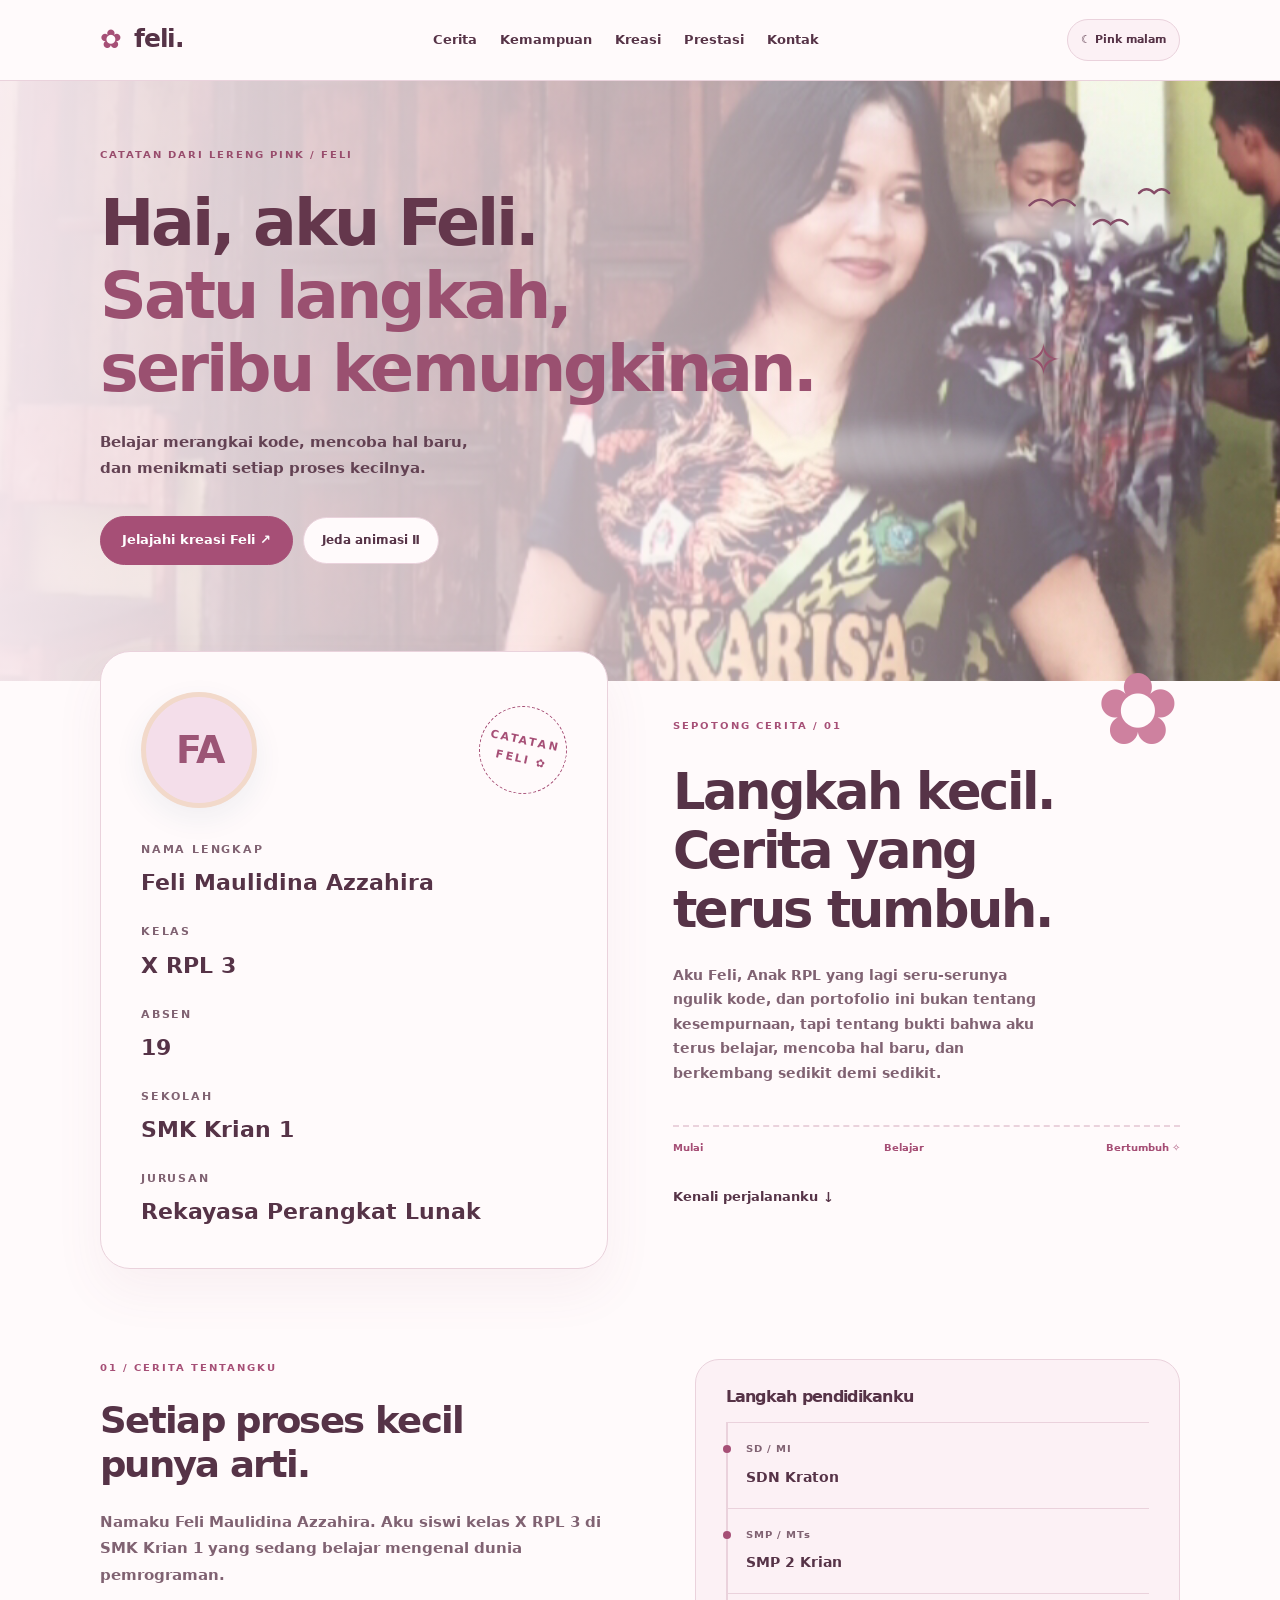
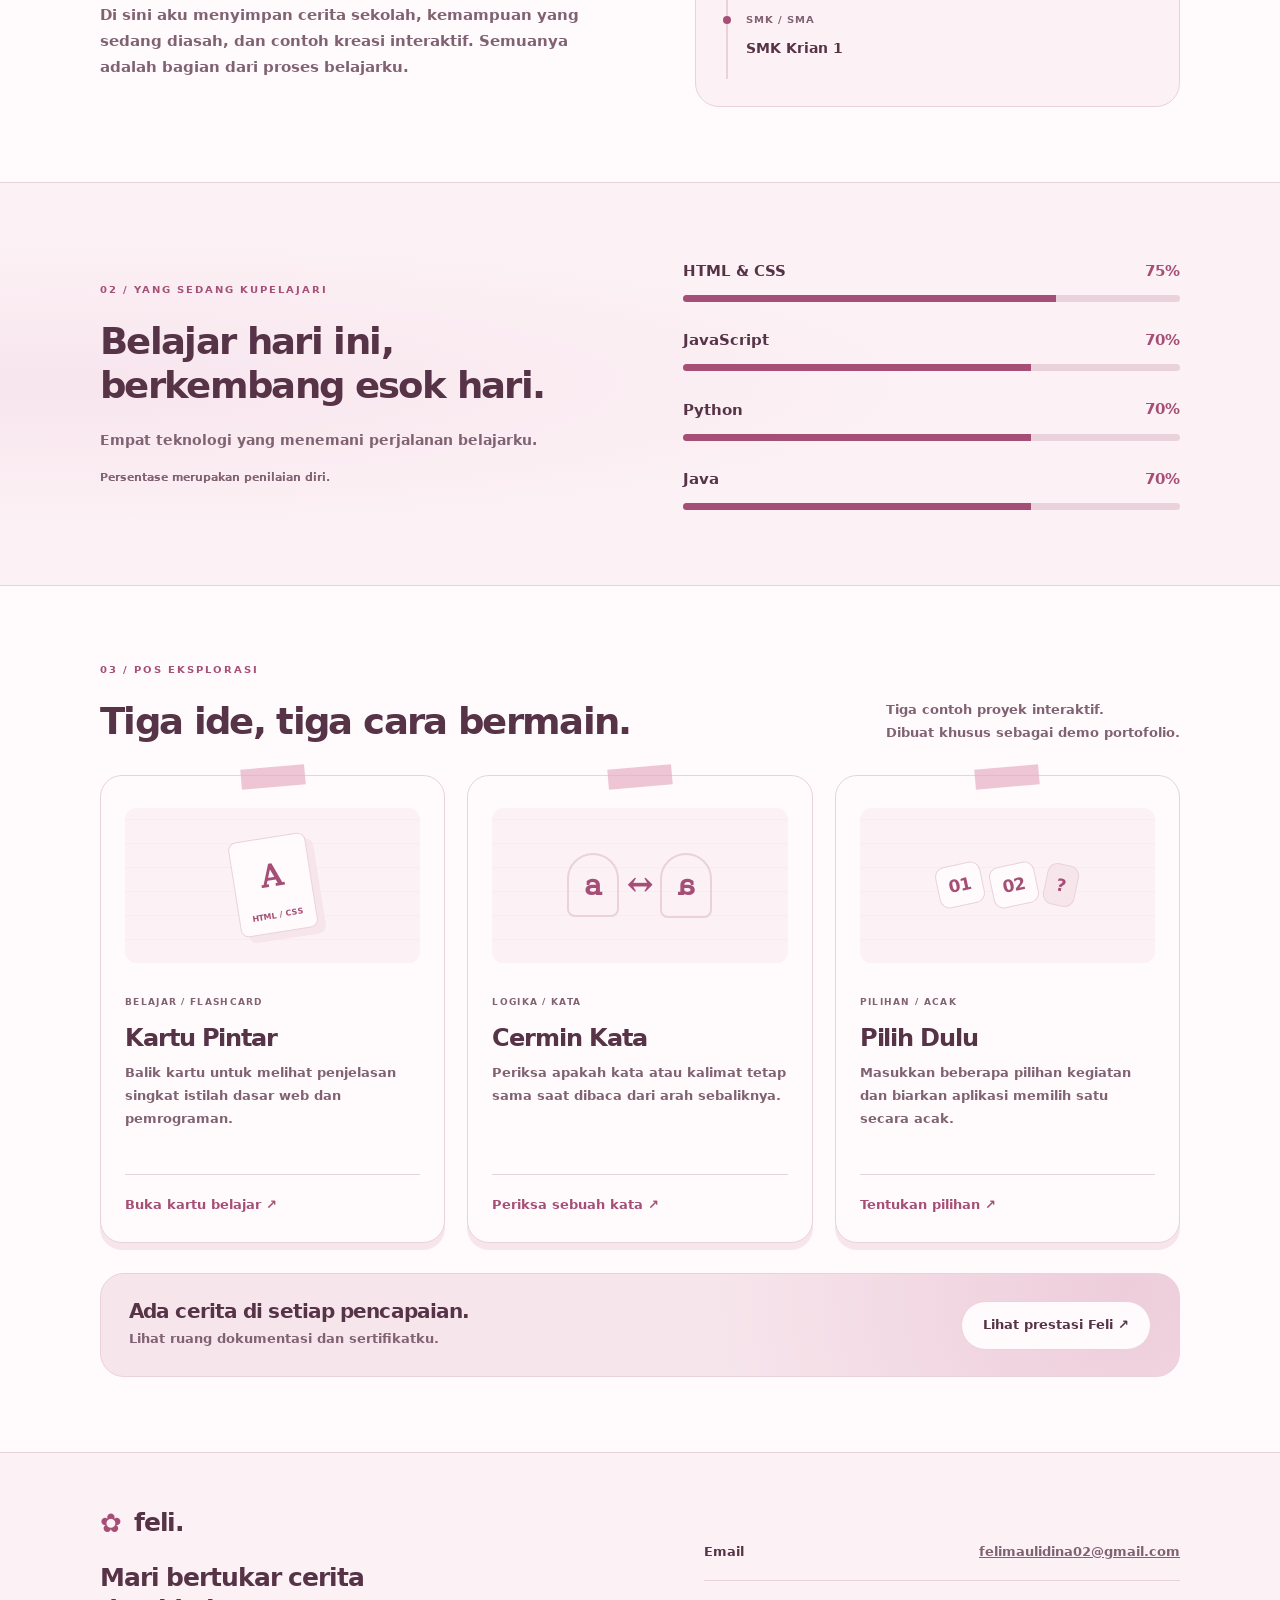
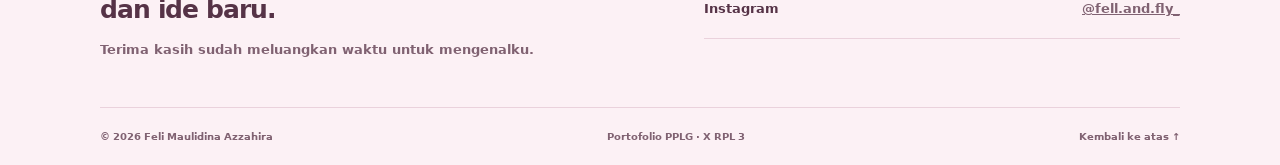
==== index.html @ a6574665 "Update token.json" ====
<!DOCTYPE html><html lang="id"><head><meta charset="UTF-8"><meta name="viewport" content="width=device-width, initial-scale=1.0"><meta name="theme-color" content="#fcf2f5"><meta name="description" content="Kenali Feli Maulidina Azzahira, siswi X RPL 3 SMK Krian 1. Profil, keterampilan, demo proyek sederhana, dan galeri prestasi."><title>Feli Maulidina Azzahira | Catatan Feli</title><link rel="icon" href="assets/favicon.svg" type="image/svg+xml"><link rel="stylesheet" href="style.css"><script src="config.js" defer></script><script src="common.js" defer></script><script src="experience.js" defer></script><script src="script.js" defer></script></head><body><a class="skip" href="#utama">Lewati menu</a><header class="header"><div class="container nav-wrap"><a class="brand" href="index.html"><span aria-hidden="true">✿</span> feli.</a><button class="menu-toggle" aria-controls="navigasi" aria-expanded="false" hidden>Menu ☰</button><nav id="navigasi" aria-label="Menu utama"><a href="index.html#profil">Cerita</a><a href="index.html#bekal">Kemampuan</a><a href="index.html#karya">Kreasi</a><a href="prestasi.html">Prestasi</a><a href="#kontak">Kontak</a></nav><button class="theme-toggle" aria-pressed="false" type="button" hidden>☾ Pink malam</button></div></header><main id="utama"><section class="mountain-intro"><img class="mountain-background" src="assets/gunung-pink.png" alt="" fetchpriority="high"><div class="mountain-overlay"></div><div class="sky-decoration" aria-hidden="true"><i class="cloud cloud-one"></i><i class="cloud cloud-two"></i><svg class="birds" viewBox="0 0 180 70"><path d="M10 30 Q22 18 34 30 Q46 18 58 30 M78 50 Q87 41 96 50 Q105 41 114 50 M126 17 Q134 9 142 17 Q150 9 158 17"/></svg><span class="sky-spark">✧</span></div><div class="container introduction"><p class="eyebrow">CATATAN DARI LERENG PINK / FELI</p><h1>Hai, aku Feli.<br><span>Satu langkah,<br>seribu kemungkinan.</span></h1><p>Belajar merangkai kode, mencoba hal baru,<br>dan menikmati setiap proses kecilnya.</p><a class="button" href="#karya">Jelajahi kreasi Feli ↗</a><button class="motion-toggle" type="button" aria-pressed="false" hidden>Jeda animasi Ⅱ</button></div></section>
<section class="container identity-story" aria-label="Kenalan dengan Feli"><article class="identity-card"><div class="identity-top"><div class="photo-circle"><div id="profile-initials" role="img" aria-label="Inisial Feli Maulidina Azzahira">FA</div><img id="profile-photo" alt="Foto Feli Maulidina Azzahira" hidden></div><span class="small-stamp" aria-hidden="true">CATATAN<br>FELI ✿</span></div><dl class="identity-list"><div><dt>NAMA LENGKAP</dt><dd>Feli Maulidina Azzahira</dd></div><div><dt>KELAS</dt><dd>X RPL 3</dd></div><div><dt>ABSEN</dt><dd>19</dd></div><div><dt>SEKOLAH</dt><dd>SMK Krian 1</dd></div><div><dt>JURUSAN</dt><dd>Rekayasa Perangkat Lunak</dd></div></dl></article><aside class="trail-note"><span class="note-label">SEPOTONG CERITA / 01</span><span class="flower" aria-hidden="true">✿</span><h2>Langkah kecil.<br>Cerita yang<br>terus tumbuh.</h2><p>Aku Feli, Anak RPL yang lagi seru-serunya ngulik kode, dan portofolio ini bukan tentang kesempurnaan, tapi tentang bukti bahwa aku terus belajar, mencoba hal baru, dan berkembang sedikit demi sedikit.</p><div class="trail-line" aria-hidden="true"><span>Mulai</span><span>Belajar</span><span>Bertumbuh ✧</span></div><a class="plain-link" href="#profil">Kenali perjalananku ↓</a></aside></section>
<section id="profil" class="container section about"><div><p class="eyebrow">01 / CERITA TENTANGKU</p><h2>Setiap proses kecil<br>punya arti.</h2><p>Namaku Feli Maulidina Azzahira. Aku siswi kelas X RPL 3 di SMK Krian 1 yang sedang belajar mengenal dunia pemrograman.</p><p>Di sini aku menyimpan cerita sekolah, kemampuan yang sedang diasah, dan contoh kreasi interaktif. Semuanya adalah bagian dari proses belajarku.</p></div><div class="school-panel"><h3>Langkah pendidikanku</h3><ol class="school-list"><li><span>SD / MI</span><strong>SDN Kraton</strong></li><li><span>SMP / MTs</span><strong>SMP 2 Krian</strong></li><li><span>SMK / SMA</span><strong>SMK Krian 1</strong></li></ol></div></section>
<section id="bekal" class="skills-section"><div class="container section skill-layout"><div><p class="eyebrow">02 / YANG SEDANG KUPELAJARI</p><h2>Belajar hari ini,<br>berkembang esok hari.</h2><p>Empat teknologi yang menemani perjalanan belajarku.</p><small class="skill-note">Persentase merupakan penilaian diri.</small></div><div class="skill-list"><div class="skill"><div><h3>HTML &amp; CSS</h3><span>75%</span></div><progress value="75" max="100" aria-label="HTML &amp; CSS 75 persen">75%</progress></div><div class="skill"><div><h3>JavaScript</h3><span>70%</span></div><progress value="70" max="100" aria-label="JavaScript 70 persen">70%</progress></div><div class="skill"><div><h3>Python</h3><span>70%</span></div><progress value="70" max="100" aria-label="Python 70 persen">70%</progress></div><div class="skill"><div><h3>Java</h3><span>70%</span></div><progress value="70" max="100" aria-label="Java 70 persen">70%</progress></div></div></div></section><section id="karya" class="container section"><div class="section-heading"><div><p class="eyebrow">03 / POS EKSPLORASI</p><h2>Tiga ide, tiga cara bermain.</h2></div><p>Tiga contoh proyek interaktif.<br>Dibuat khusus sebagai demo portofolio.</p></div><div class="projects"><article class="project"><span class="project-icon" aria-hidden="true"><span class="paper-art">A<span>HTML / CSS</span></span></span><span class="tag">BELAJAR / FLASHCARD</span><h3>Kartu Pintar</h3><p>Balik kartu untuk melihat penjelasan singkat istilah dasar web dan pemrograman.</p><button class="demo-button" data-demo="flashcard" hidden>Buka kartu belajar ↗</button></article><article class="project"><span class="project-icon" aria-hidden="true"><span class="mirror-art">a</span> ↔ <span class="mirror-art">a</span></span><span class="tag">LOGIKA / KATA</span><h3>Cermin Kata</h3><p>Periksa apakah kata atau kalimat tetap sama saat dibaca dari arah sebaliknya.</p><button class="demo-button" data-demo="palindrome" hidden>Periksa sebuah kata ↗</button></article><article class="project"><span class="project-icon" aria-hidden="true"><span class="choice-art">01</span><span class="choice-art">02</span><span class="choice-art">?</span></span><span class="tag">PILIHAN / ACAK</span><h3>Pilih Dulu</h3><p>Masukkan beberapa pilihan kegiatan dan biarkan aplikasi memilih satu secara acak.</p><button class="demo-button" data-demo="picker" hidden>Tentukan pilihan ↗</button></article></div><div class="achievement-cta"><div><h3>Ada cerita di setiap pencapaian.</h3><p>Lihat ruang dokumentasi dan sertifikatku.</p></div><a class="button secondary" href="prestasi.html">Lihat prestasi Feli ↗</a></div><noscript><p>Aktifkan JavaScript untuk mencoba proyek interaktif.</p></noscript></section></main><footer id="kontak"><div class="container footer-content"><div><a class="brand" href="index.html"><span aria-hidden="true">✿</span> feli.</a><h2>Mari bertukar cerita<br>dan ide baru.</h2><p>Terima kasih sudah meluangkan waktu untuk mengenalku.</p></div><div class="contact-details"><div class="contact-line"><span>Email</span><span id="email-contact"><a href="mailto:felimaulidina02@gmail.com">felimaulidina02@gmail.com</a></span></div><div class="contact-line"><span>Instagram</span><span id="social-contact"><a href="https://www.instagram.com/fell.and.fly_/">@fell.and.fly_</a></span></div></div></div><div class="container footer-bottom"><span>© <span id="year">2026</span> Feli Maulidina Azzahira</span><span>Portofolio PPLG · X RPL 3</span><a href="#utama">Kembali ke atas ↑</a></div></footer><dialog id="demo-dialog" aria-labelledby="demo-title"><div class="dialog-head"><span>RUANG LATIHAN</span><button id="close-dialog" type="button" aria-label="Tutup proyek">×</button></div><h2 id="demo-title"></h2><div id="demo-content"></div></dialog></body></html>
---- style.css ----
@font-face{font-family:'DejaVu Sans';src:url('assets/fonts/DejaVuSans-Regular.woff') format('woff');font-weight:400;font-display:swap}@font-face{font-family:'DejaVu Sans';src:url('assets/fonts/DejaVuSans-Bold.woff') format('woff');font-weight:700;font-display:swap}
:root{--bg:#fff;--ink:#193f55;--muted:#567280;--accent:#287a9c;--sea:#e1f3fa;--paper:#f4fafc;--line:#d3e6ed;color-scheme:light}body[data-theme=dark]{--bg:#102d40;--ink:#e5f2f8;--muted:#b0cbd8;--accent:#86c9e5;--sea:#193e54;--paper:#15354a;--line:#31566b;color-scheme:dark}*{box-sizing:border-box}html{scroll-behavior:smooth;scroll-padding-top:90px}body{margin:0;background:var(--bg);color:var(--ink);font:16px/1.75 'DejaVu Sans',Arial,sans-serif}a{color:inherit;text-decoration:none}button,input,select{font:inherit;color:inherit}button{cursor:pointer}button:disabled{cursor:default;opacity:.6}[hidden]{display:none!important}h1,h2,h3,p{margin:0}h1,h2,h3{line-height:1.2;letter-spacing:-.035em}h2{font-size:clamp(1.7rem,3vw,2.3rem);font-weight:700}h3{font-size:18px}.container{width:min(1080px,calc(100% - 64px));margin:auto}.header{position:sticky;top:0;z-index:10;background:var(--bg);border-bottom:1px solid var(--line)}.nav-wrap{display:flex;justify-content:space-between;align-items:center;gap:22px;min-height:78px}.brand{font-size:25px;font-weight:700;letter-spacing:-1px;white-space:nowrap}.brand span{color:var(--accent);font-size:36px;vertical-align:middle;margin-right:5px}nav{display:flex;gap:23px;font-size:13px}nav a:hover,.plain-link:hover{color:var(--accent);text-decoration:underline;text-underline-offset:5px}.theme-toggle,.menu-toggle{border:1px solid var(--line);border-radius:7px;background:var(--paper);padding:10px 13px;font-size:11px;min-height:42px}.menu-toggle{display:none}.skip{position:fixed;top:-80px;left:10px;z-index:100;background:var(--ink);color:var(--bg);padding:10px}.skip:focus{top:10px}a:focus-visible,button:focus-visible,input:focus-visible,select:focus-visible{outline:3px solid var(--accent);outline-offset:4px}.ocean{background:var(--sea);position:relative;overflow:hidden}.hero{display:grid;grid-template-columns:1.3fr 1fr;align-items:center;gap:65px;padding:65px 0 105px}.eyebrow{font-size:10px;letter-spacing:2px;margin-bottom:22px;color:var(--accent);font-weight:700}.hero h1{font-size:clamp(3rem,6.3vw,5.2rem);line-height:1.06;font-weight:700;letter-spacing:-.05em}.hero h1 span{font-weight:400}.hero-description{color:var(--muted);font-size:16px;margin-top:25px;line-height:1.8}.hero-actions{display:flex;align-items:center;gap:24px;flex-wrap:wrap;margin-top:30px}.button{display:inline-flex;justify-content:center;align-items:center;min-height:46px;padding:12px 21px;background:var(--ink);color:var(--bg);border:1px solid var(--ink);border-radius:7px;font-size:13px;font-weight:700}.button:hover{filter:brightness(1.15)}.button.secondary{background:var(--bg);color:var(--ink);border-color:var(--line)}.plain-link{font-size:13px}.profile-card{text-align:center;max-width:330px;margin:auto;width:100%}.photo-circle{width:260px;height:260px;max-width:100%;margin:auto;border-radius:50%;border:12px solid var(--bg);outline:1px solid var(--line);background:#b6e0ef;overflow:hidden;display:grid;place-items:center;box-shadow:0 10px 30px #18557112}#profile-initials{font-size:76px;font-weight:700;color:#377d9a;letter-spacing:-6px}#profile-photo{width:100%;height:100%;object-fit:cover}.profile-caption{font-size:13px;margin-top:24px}.photo-label{font-size:10px;letter-spacing:1.3px;color:var(--muted);display:block;margin-top:5px}.wave{position:absolute;bottom:-1px;left:0;width:100%;height:65px;color:var(--bg);pointer-events:none}.quick-info{display:grid;grid-template-columns:1.5fr 1fr .65fr 1.2fr;gap:20px;padding:26px 0;border-bottom:1px solid var(--line)}.quick-info small{display:block;font-size:9px;letter-spacing:1.6px;color:var(--muted);margin-bottom:6px}.quick-info strong{font-size:14px;font-weight:400}.section{padding-top:72px;padding-bottom:72px}.about{display:grid;grid-template-columns:1.05fr 1fr;gap:85px}.about h2{margin-bottom:22px}.about p:not(.eyebrow){color:var(--muted);font-size:15px;margin-top:14px}.school-panel{background:var(--paper);border:1px solid var(--line);border-radius:12px;padding:27px 30px}.school-panel h3{font-size:16px}.school-list{list-style:none;margin:16px 0 0;padding:0}.school-list li{padding:17px 0;border-top:1px solid var(--line)}.school-list span{display:block;color:var(--muted);font-size:10px;letter-spacing:1px;margin-bottom:5px}.school-list strong{font-size:14px;font-weight:400}.skills-section{background:var(--paper);border-block:1px solid var(--line)}.skill-layout{display:grid;grid-template-columns:1fr 1fr;gap:85px;align-items:center}.skill-layout p:not(.eyebrow){color:var(--muted);font-size:14px;margin-top:20px}.skill-note{font-size:11px;color:var(--muted);display:block;margin-top:15px}.skill{margin-bottom:25px}.skill:last-child{margin-bottom:0}.skill>div{display:flex;justify-content:space-between;gap:20px;align-items:center}.skill h3{font-weight:400;font-size:15px;letter-spacing:0}.skill span{color:var(--accent);font-size:15px}progress{display:block;appearance:none;width:100%;height:7px;background:var(--line);border:0;border-radius:10px;overflow:hidden;margin-top:11px}progress::-webkit-progress-bar{background:var(--line)}progress::-webkit-progress-value{background:var(--accent)}progress::-moz-progress-bar{background:var(--accent)}.section-heading{display:flex;align-items:end;justify-content:space-between;gap:30px;margin-bottom:30px}.section-heading>p{font-size:13px;color:var(--muted)}.projects{display:grid;grid-template-columns:repeat(3,minmax(0,1fr));gap:22px}.project{padding:25px;border:1px solid var(--line);border-radius:12px;background:var(--bg);transition:transform .2s,box-shadow .2s}.project:hover{transform:translateY(-4px);box-shadow:0 8px 22px #19526e10}.project-icon{display:grid;place-items:center;width:100%;height:115px;border-radius:8px;background:var(--sea);color:var(--accent);font-size:28px;letter-spacing:-2px;margin-bottom:23px}.dice-icon{font-size:64px}.tag{font-size:9px;letter-spacing:1.3px;color:var(--muted)}.project h3{margin:10px 0;font-size:20px}.project p{font-size:13px;color:var(--muted);min-height:92px}.demo-button{background:none;border:0;border-top:1px solid var(--line);width:100%;text-align:left;color:var(--accent);font-size:13px;padding:16px 0 0;margin-top:18px;min-height:44px}.achievement-cta{display:flex;justify-content:space-between;align-items:center;gap:22px;padding:25px 28px;border-radius:12px;background:var(--sea);margin-top:30px}.achievement-cta h3{font-size:17px}.achievement-cta p{font-size:13px;color:var(--muted);margin-top:5px}footer{background:var(--paper);border-top:1px solid var(--line)}.footer-content{display:grid;grid-template-columns:1.1fr 1fr;gap:80px;padding-top:48px;padding-bottom:45px;align-items:center}.footer-content h2{font-size:23px;margin-top:15px}.footer-content p{color:var(--muted);font-size:13px;margin-top:12px}.contact-line{display:flex;justify-content:space-between;gap:20px;padding:17px 0;border-bottom:1px solid var(--line);font-size:13px;overflow-wrap:anywhere}.contact-line>span:last-child{color:var(--muted)}.contact-line a{text-decoration:underline}.footer-bottom{display:flex;justify-content:space-between;gap:20px;padding-top:20px;padding-bottom:20px;border-top:1px solid var(--line);font-size:10px;color:var(--muted)}.gallery-intro{padding-top:40px;padding-bottom:30px}.gallery-intro .eyebrow{margin-top:40px;margin-bottom:15px}.gallery-intro h1{font-size:clamp(2.6rem,5vw,4rem)}.gallery-intro>p:last-child{color:var(--muted);margin-top:18px;font-size:15px}.gallery-section{padding-bottom:75px;min-height:370px}#gallery-status{font-size:13px;color:var(--muted);margin-bottom:20px}.achievement-grid{display:grid;grid-template-columns:repeat(3,minmax(0,1fr));gap:22px}.achievement-card{border:1px solid var(--line);border-radius:12px;overflow:hidden}.achievement-open{background:var(--bg);border:0;padding:0;width:100%;text-align:left}.achievement-image{aspect-ratio:4/3;padding:15px;background:var(--sea)}.achievement-image img{width:100%;height:100%;object-fit:contain}.achievement-caption{padding:20px;display:flex;align-items:center;justify-content:space-between;gap:10px}.achievement-caption h2{font-size:17px}.achievement-caption>span{font-size:11px;color:var(--accent)}.achievement-empty{text-align:center;padding:40px 20px;border:1px dashed var(--line);border-radius:12px;background:var(--paper)}.achievement-empty>span{font-size:60px;color:var(--accent)}.achievement-empty h2{font-size:23px}.achievement-empty p{color:var(--muted);font-size:14px;margin-top:15px}dialog{background:var(--bg);color:var(--ink);width:min(500px,calc(100% - 32px));max-height:86vh;border:1px solid var(--line);border-radius:14px;padding:25px}dialog::backdrop{background:#082438a3}.dialog-head{display:flex;align-items:center;justify-content:space-between;gap:15px}.dialog-head>span{font-size:10px;letter-spacing:1.5px;color:var(--muted)}.dialog-head button{width:44px;height:44px;border:1px solid var(--line);border-radius:50%;background:var(--paper);font-size:24px;flex-shrink:0}dialog h2{font-size:25px;margin:15px 0 20px}dialog p{font-size:14px;color:var(--muted)}label{display:block;font-size:14px;margin:17px 0 7px}input,select{width:100%;min-height:46px;padding:10px 12px;border:1px solid var(--line);background:var(--paper);border-radius:7px}.demo-actions{display:flex;gap:10px;flex-wrap:wrap;margin:20px 0}.result{display:block;padding:20px;background:var(--sea);border-radius:9px;margin-top:20px;font-size:22px;overflow-wrap:anywhere}.big-value{text-align:center;font-size:72px;line-height:1.4;margin:24px 0;color:var(--accent);font-variant-numeric:tabular-nums}.dice-value{font-size:95px}.demo-feedback{font-size:13px;margin-top:15px}.achievement-viewer{width:min(950px,calc(100% - 32px))}.achievement-viewer img{width:100%;max-height:60vh;object-fit:contain;display:block;margin:20px 0}.achievement-viewer h2{margin:0;font-size:23px}
@media(max-width:950px){.container{width:calc(100% - 48px)}.hero{gap:30px}.about,.skill-layout{gap:40px}.project{padding:20px}.project p{min-height:112px}nav{gap:16px}.footer-content{gap:40px}.photo-circle{width:235px;height:235px}}
@media(max-width:760px){html{scroll-padding-top:85px}.container{width:calc(100% - 40px)}.nav-wrap{min-height:72px;flex-wrap:wrap;gap:9px}.brand{font-size:23px;margin-right:auto}.menu-toggle{display:block}.theme-toggle,.menu-toggle{font-size:10px;padding:9px 10px}nav{order:4;justify-content:center;flex-wrap:wrap;width:100%;gap:19px;padding-bottom:15px}.js nav{display:none}.js nav.open{display:flex}.hero{grid-template-columns:1fr;padding:42px 0 85px;gap:35px}.hero h1{font-size:clamp(3rem,12vw,4.6rem)}.hero-description{font-size:15px}.eyebrow{font-size:9px;letter-spacing:1.6px}.hero-actions{gap:18px}.button{font-size:12px}.profile-card{margin:0 auto}.photo-circle{width:205px;height:205px;border-width:9px}#profile-initials{font-size:64px}.profile-caption{margin-top:18px}.wave{height:45px}.quick-info{grid-template-columns:1fr 1fr;gap:18px;padding:24px 0}.quick-info strong{font-size:13px}.section{padding:48px 0}.about,.skill-layout{grid-template-columns:1fr;gap:30px}.school-panel{padding:24px}.section-heading{display:block;margin-bottom:25px}.section-heading>p{margin-top:16px}.projects{grid-template-columns:1fr}.project{padding:24px}.project p{min-height:0}.project-icon{height:105px}.achievement-cta{flex-direction:column;align-items:start;padding:24px;gap:18px}.footer-content{grid-template-columns:1fr;gap:24px;padding:35px 0}.footer-bottom{flex-direction:column;gap:8px}.contact-line{flex-wrap:wrap}.achievement-grid{grid-template-columns:1fr}.gallery-intro{padding-top:28px}.gallery-intro .eyebrow{margin-top:28px}.gallery-intro h1{font-size:2.5rem}.achievement-empty h2{font-size:20px}dialog{padding:22px}.hero-actions .plain-link{font-size:12px}}
@media(prefers-reduced-motion:reduce){html{scroll-behavior:auto}*{transition:none!important;animation:none!important}}

/* Feli: quiet pink mountains and a serif / sans-serif pairing. */
@font-face{font-family:'DejaVu Serif';src:url('assets/fonts/DejaVuSerif-Regular.woff') format('woff');font-weight:400;font-display:swap}
:root{--bg:#fffafb;--ink:#563347;--muted:#806272;--accent:#a64f76;--sea:#f7e5ec;--paper:#fcf1f5;--line:#ead2dc}body[data-theme=dark]{--bg:#30232d;--ink:#f8eaf0;--muted:#d0b4c3;--accent:#e7a1bf;--sea:#47313f;--paper:#3a2935;--line:#674756}h1,h2,.project h3{font-family:'DejaVu Serif',Georgia,serif;font-weight:400;letter-spacing:-.035em}.brand{font-family:'DejaVu Serif',Georgia,serif;font-weight:400}.brand span{font-size:26px}.nav-wrap{min-height:80px}.theme-toggle,.menu-toggle{border-radius:24px}.button{border-radius:28px;background:var(--accent);border-color:var(--accent);color:#fff}body[data-theme=dark] .button{color:#30232d}.button.secondary{background:var(--bg);color:var(--ink);border-color:var(--line)}.mountain-intro{position:relative;isolation:isolate;min-height:530px;background:#eed5e0;overflow:hidden}.mountain-background{position:absolute;inset:0;width:100%;height:100%;object-fit:cover;object-position:center 55%;z-index:-2}.mountain-overlay{position:absolute;inset:0;z-index:-1;background:linear-gradient(90deg,#fff2f8e8,#fff2f8a6 55%,#f9e5ed44),linear-gradient(0deg,#f4dae455,transparent)}.introduction{padding-top:72px;padding-bottom:125px}.introduction h1{font-size:clamp(2.6rem,4.9vw,4.3rem);line-height:1.2;color:#64374c}.introduction h1 span{color:#9a5070}.introduction>p:not(.eyebrow){font-size:15px;margin:24px 0;color:#775268}.introduction .eyebrow{color:#984c6c}.introduction .button{background:#a64f76;color:#fff;border-color:#a64f76}.welcome-card{position:relative;margin-top:-62px;display:flex;align-items:center;gap:25px;background:var(--bg);border:1px solid var(--line);border-radius:18px;padding:24px 30px;box-shadow:0 10px 28px #8e4e6b0b}.welcome-card .photo-circle{width:105px;height:105px;margin:0;flex-shrink:0;border:5px solid var(--paper);background:#edcbdc;box-shadow:none}#profile-initials{font-family:'DejaVu Serif',Georgia,serif;font-weight:400;font-size:34px;letter-spacing:-3px;color:#9c5576}.welcome-name h2{font-size:25px}.welcome-name p{font-size:12px;color:var(--muted);margin-top:9px}.welcome-note{font-family:'DejaVu Serif',Georgia,serif;font-style:italic;font-size:17px;color:var(--accent);margin-left:auto;line-height:1.6}.quick-info{padding-top:28px;padding-bottom:28px}.section{padding-top:75px;padding-bottom:75px}.school-panel{background:var(--paper);border-radius:16px}.project{border-radius:16px;padding:24px}.project-icon{border-radius:12px;font-family:'DejaVu Serif',Georgia,serif;font-size:30px;letter-spacing:0;background:linear-gradient(140deg,var(--sea),var(--paper))}.project h3{font-size:23px}.project p{min-height:94px}.achievement-cta{border-radius:16px;border:1px solid var(--line)}.achievement-cta h3{font-family:'DejaVu Serif',Georgia,serif;font-weight:400;font-size:21px}.gallery-intro{padding-top:45px}.gallery-intro h1{font-size:clamp(2.3rem,4.5vw,3.7rem)}.gallery-intro .eyebrow{margin-top:30px}.achievement-empty{border-radius:16px}.achievement-empty>span{font-size:42px}.footer-content h2{font-size:25px;line-height:1.3}.dialog-head>span{letter-spacing:1.2px}textarea{font:inherit;color:var(--ink);width:100%;min-height:145px;resize:vertical;background:var(--paper);border:1px solid var(--line);border-radius:9px;padding:12px}textarea:focus-visible{outline:3px solid var(--accent);outline-offset:4px}.flashcard{width:100%;border:1px solid var(--line);background:var(--paper);border-radius:14px;text-align:center;min-height:175px;padding:28px 20px;display:flex;flex-direction:column;justify-content:center;gap:15px;margin:20px 0}.flashcard strong{font-family:'DejaVu Serif',Georgia,serif;font-size:25px;font-weight:400}.flashcard span{font-size:14px}.flashcard small{font-size:11px;color:var(--muted)}.card-position{color:var(--accent);font-size:12px;margin-top:15px}.result{font-size:19px;line-height:1.6}.field-note{font-size:12px;margin-top:8px;color:var(--muted)}body[data-theme=dark] .mountain-overlay{background:linear-gradient(90deg,#322230dd,#4d3446a6 65%,#30202b55)}body[data-theme=dark] .introduction h1{color:#fff1f7}body[data-theme=dark] .introduction h1 span{color:#efb5cc}body[data-theme=dark] .introduction>p,body[data-theme=dark] .introduction .eyebrow{color:#ead0dd}
@media(max-width:950px){.welcome-name h2{font-size:22px}.welcome-note{font-size:14px}.project p{min-height:114px}}@media(max-width:760px){.mountain-intro{min-height:470px}.introduction{padding-top:47px;padding-bottom:105px}.introduction h1{font-size:clamp(2.15rem,8vw,3.4rem);line-height:1.24}.introduction>p:not(.eyebrow){font-size:14px}.welcome-card{padding:20px;gap:16px;flex-wrap:wrap;margin-top:-52px;border-radius:14px}.welcome-card .photo-circle{width:75px;height:75px;border-width:4px}#profile-initials{font-size:28px}.welcome-name{flex:1;min-width:140px}.welcome-name h2{font-size:20px;line-height:1.3}.welcome-name p{font-size:10px}.welcome-note{display:none}.quick-info{gap:20px}.section{padding:50px 0}.project p{min-height:0}.project h3{font-size:25px}.achievement-cta h3{font-size:20px}.gallery-intro h1{font-size:2.45rem}.gallery-intro{padding-top:28px}}

/* Revisi Feli: identitas vertikal, tipografi tebal, buku perjalanan pink. */
body{font-weight:700}h1,h2,h3,.brand,.project h3,.achievement-cta h3{font-family:'DejaVu Sans',Arial,sans-serif;font-weight:700;letter-spacing:-.045em}.introduction{padding-top:65px;padding-bottom:100px}.introduction h1{font-size:clamp(2.4rem,5.1vw,4.6rem);line-height:1.12;max-width:800px}.introduction>p:not(.eyebrow){color:#634253}.introduction .eyebrow{letter-spacing:2px}.mountain-intro{min-height:600px}.mountain-overlay{background:linear-gradient(90deg,#fff2f8ed,#fff2f8a0 58%,#f9e5ed22)}.motion-toggle{display:inline-block;background:var(--bg);color:var(--ink);border:1px solid var(--line);padding:12px 18px;border-radius:30px;font-size:12px;margin:12px 0 0 10px;min-height:46px;font-weight:700}.identity-story{position:relative;display:grid;grid-template-columns:1fr 1fr;align-items:center;gap:65px;margin-top:-30px;padding-bottom:15px}.identity-card{background:var(--bg);border:1px solid var(--line);padding:40px;border-radius:30px;box-shadow:0 22px 50px #a64f7610;position:relative}.identity-top{display:flex;align-items:center;justify-content:space-between;gap:20px}.identity-card .photo-circle{width:116px;height:116px;border:5px solid #f2d9ca;margin:0;flex-shrink:0;background:#f4deea;outline:none}.identity-card #profile-initials{font:700 38px 'DejaVu Sans',sans-serif;letter-spacing:-2px}.small-stamp{font-size:11px;letter-spacing:2px;border:1px dashed var(--accent);border-radius:50%;width:88px;height:88px;display:grid;place-content:center;text-align:center;color:var(--accent);transform:rotate(12deg)}.identity-list{margin:32px 0 0;display:flex;flex-direction:column;gap:23px}.identity-list dt{font-size:11px;letter-spacing:1.8px;color:var(--muted);margin-bottom:7px}.identity-list dd{margin:0;font-size:clamp(17px,1.9vw,22px);line-height:1.5;font-weight:700;overflow-wrap:anywhere}.trail-note{position:relative;padding:30px 0}.note-label{font-size:10px;letter-spacing:2px;color:var(--accent)}.trail-note h2{font-size:clamp(2.1rem,4vw,3.6rem);margin:24px 0;line-height:1.15}.trail-note p{font-size:14px;color:var(--muted);max-width:385px}.flower{position:absolute;right:0;top:-20px;font-size:100px;color:#ce819f;line-height:1;animation:flower-sway 7s ease-in-out infinite}.trail-line{display:flex;justify-content:space-between;border-top:2px dashed var(--line);margin:40px 0 25px;padding-top:12px;font-size:10px;color:var(--accent)}.school-list strong,.skill h3,.flashcard strong{font-weight:700}.school-panel{border-radius:24px}.school-list li{padding-left:18px;border-left:2px solid var(--line);position:relative}.school-list li:before{content:'';position:absolute;left:-5px;top:22px;width:8px;height:8px;background:var(--accent);border-radius:50%}.project{position:relative;border-radius:22px;padding-top:32px;box-shadow:0 7px 0 var(--sea)}.project:before{content:'';position:absolute;top:-9px;left:calc(50% - 32px);width:64px;height:20px;background:#e6b0c4b3;transform:rotate(-5deg)}.project-icon{height:155px;display:flex;justify-content:center;gap:8px;background:repeating-linear-gradient(0deg,transparent,transparent 23px,#c887a319 24px),var(--paper)}.paper-art{width:78px;padding:12px;background:var(--bg);border:1px solid var(--line);border-radius:8px;transform:rotate(-9deg);box-shadow:7px 7px 0 var(--sea);text-align:center;font-weight:700}.paper-art span{display:block;font:700 8px 'DejaVu Sans',sans-serif;white-space:nowrap;margin-top:8px}.mirror-art{border:2px solid var(--line);border-radius:40px 40px 12px 12px;padding:4px 15px}.mirror-art:last-child{transform:scaleX(-1)}.choice-art{background:var(--bg);border:1px solid var(--line);padding:10px;border-radius:10px;font:700 17px 'DejaVu Sans',sans-serif;transform:rotate(-12deg)}.choice-art:last-child{transform:rotate(12deg);background:var(--sea)}.project:hover .paper-art{transform:rotate(0)}.project h3{font-size:24px}.achievement-cta{border-radius:24px;background:radial-gradient(circle at 95% 10%,#cf85a340,transparent 40%),var(--sea)}.achievement-cta h3{font-size:20px}.skills-section{background:radial-gradient(ellipse at 5% 50%,#ecc5d845,transparent 50%),var(--paper)}.skill span{font-weight:700}.sky-decoration{position:absolute;inset:0;pointer-events:none;z-index:-1;overflow:hidden}.cloud{position:absolute;width:210px;height:45px;background:#fff8;filter:blur(9px);border-radius:50%;animation:cloud-drift 20s ease-in-out infinite alternate}.cloud-one{top:20%;right:8%}.cloud-two{top:58%;right:20%;width:270px;animation-delay:-8s;opacity:.6}.birds{position:absolute;right:7%;top:16%;width:170px;fill:none;stroke:#854c67;stroke-width:2.5;stroke-linecap:round;animation:bird-flight 12s ease-in-out infinite}.sky-spark{position:absolute;right:17%;top:40%;color:#96526d;font-size:44px;animation:flower-sway 6s ease-in-out infinite}.is-paused *{animation-play-state:paused!important}@keyframes cloud-drift{to{transform:translateX(80px)}}@keyframes bird-flight{0%,100%{transform:translate(0,0) rotate(-3deg)}50%{transform:translate(-55px,-18px) rotate(3deg)}}@keyframes flower-sway{0%,100%{transform:rotate(-8deg)}50%{transform:rotate(12deg)}}body[data-theme=dark] .birds{stroke:#f7c9dc}body[data-theme=dark] .cloud{opacity:.2}.gallery-intro{position:relative;background:linear-gradient(120deg,var(--paper),var(--bg));border-radius:0 0 30px 30px;padding-left:24px;padding-right:24px}.gallery-intro h1{font-weight:700}.contact-line{font-weight:700}.contact-line>span:last-child{min-width:0}
@media(max-width:760px){.mountain-intro{min-height:545px}.introduction{padding-top:58px;padding-bottom:85px}.introduction h1{font-size:clamp(2.2rem,8.5vw,3.5rem)}.identity-story{grid-template-columns:1fr;gap:22px;margin-top:-20px}.identity-card{padding:30px 25px;border-radius:25px}.identity-card .photo-circle{width:106px;height:106px}.identity-list{gap:25px}.identity-list dd{font-size:19px}.trail-note{padding:28px 12px 10px}.trail-note h2{font-size:2.4rem}.flower{font-size:70px;right:8px;top:15px}.motion-toggle{margin-left:0;display:block;width:fit-content}.birds{width:100px;right:3%;top:5%}.sky-spark{display:none}.introduction .eyebrow{max-width:270px;font-size:9px}.projects{gap:32px}.project p{min-height:0}.contact-line{display:block}.contact-line>span{display:block;margin-top:5px}.small-stamp{width:75px;height:75px;font-size:9px}.achievement-cta h3{line-height:1.4}}
@media(prefers-reduced-motion:reduce){*,*::before,*::after{animation:none!important;transition:none!important}.motion-toggle{display:none!important}}
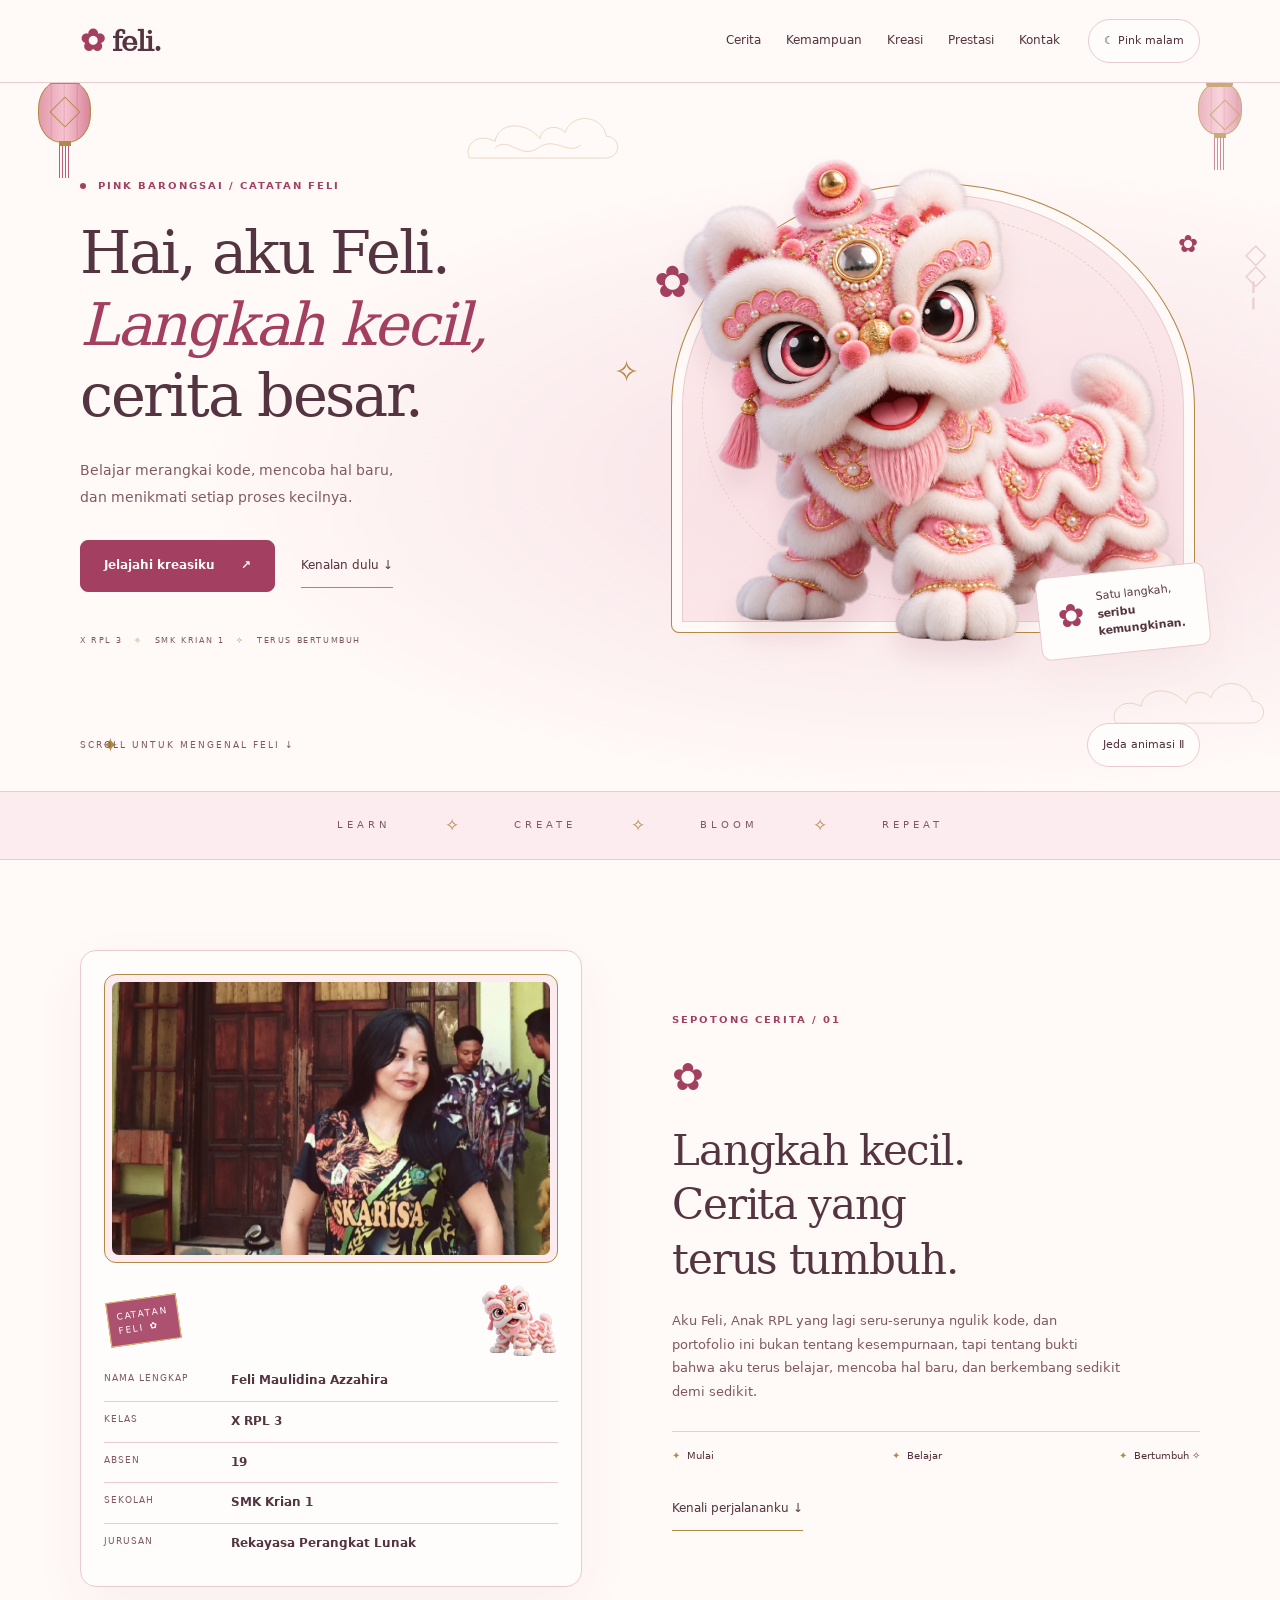
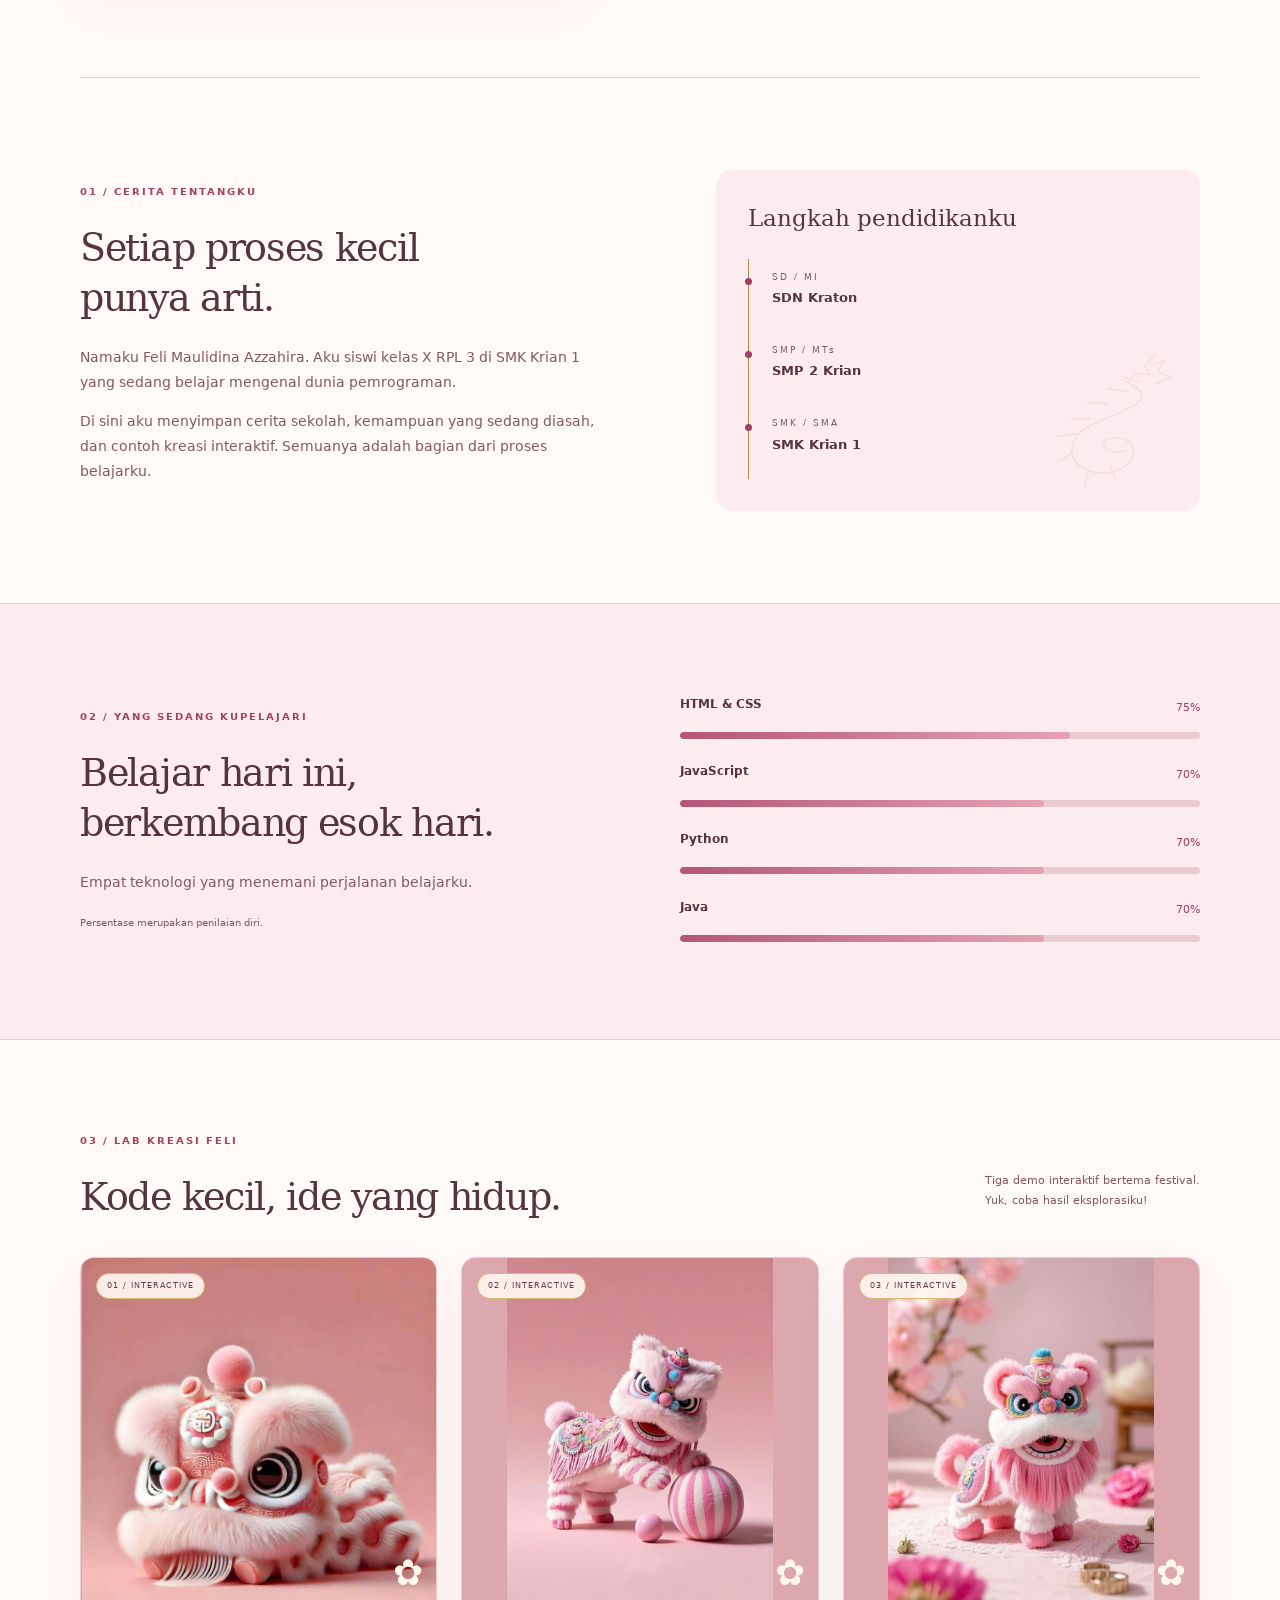
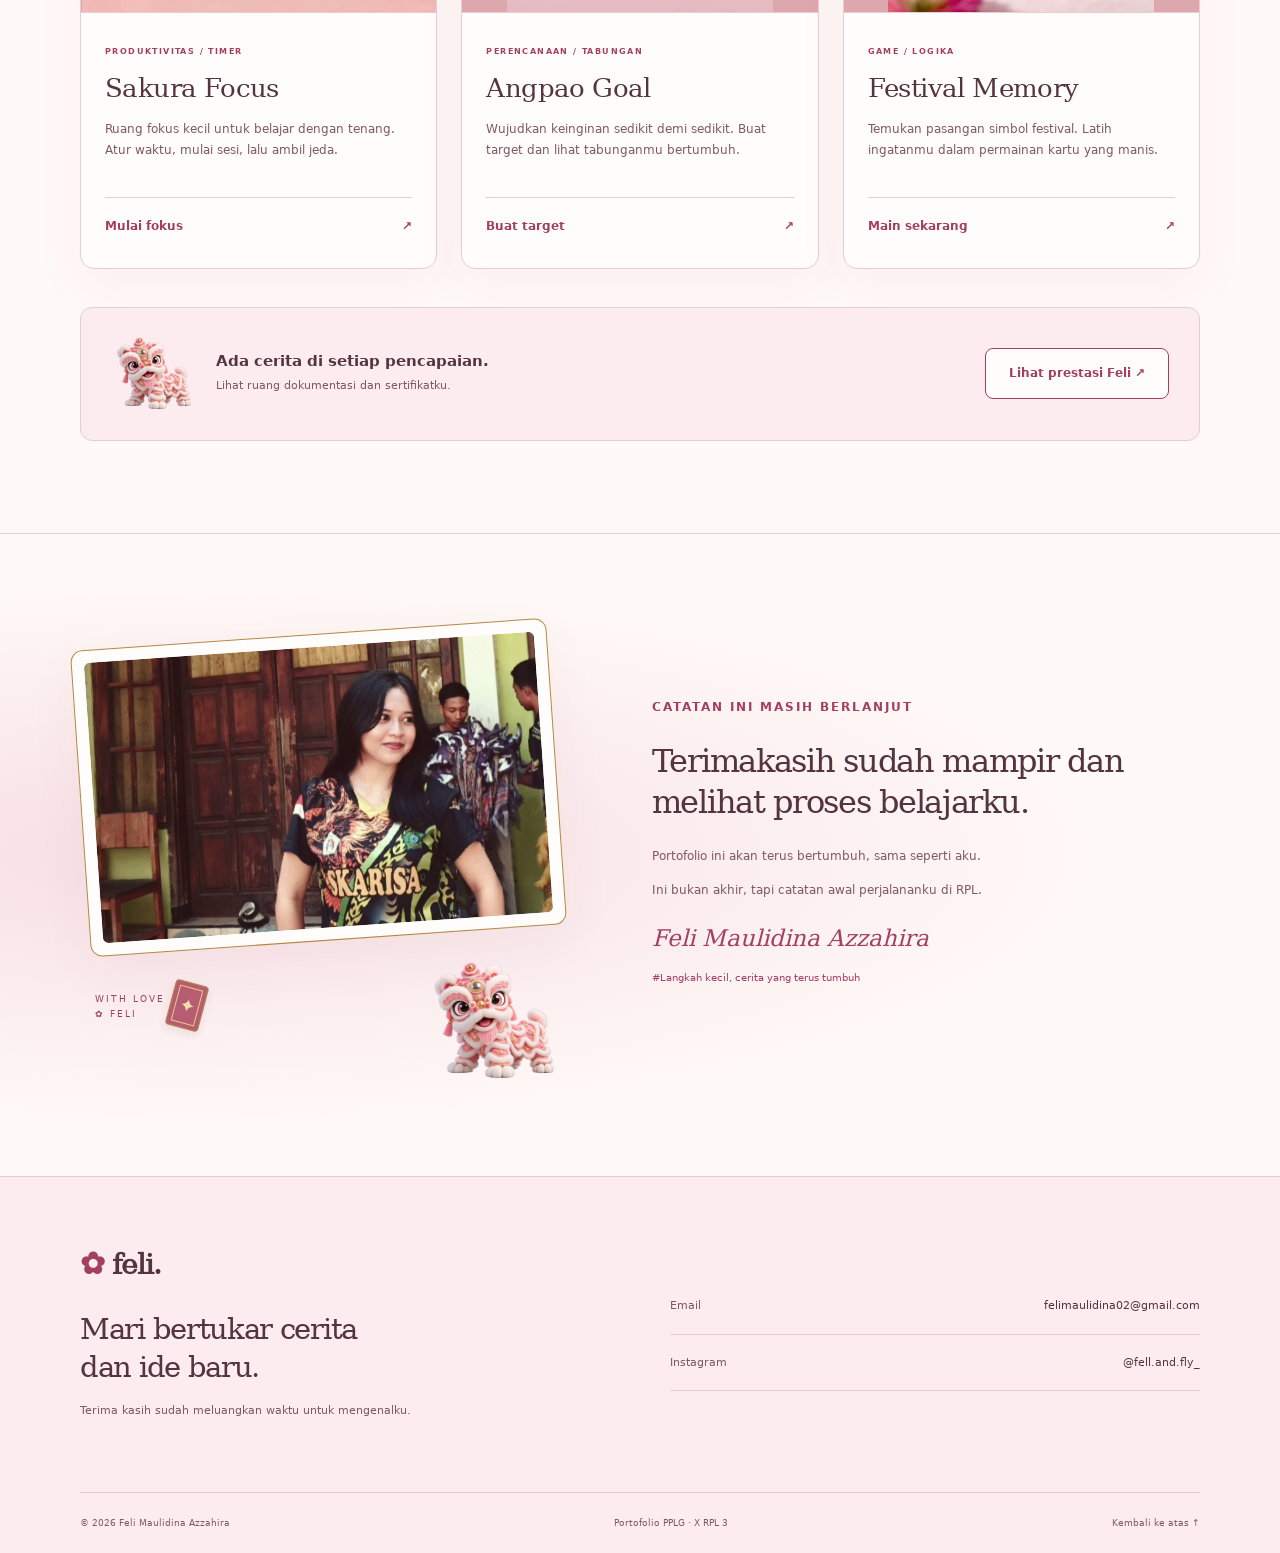
==== commit 7e477b66: "Upload ZIP deployment via Web Client Uploaded 22 files." ====
--- a/index.html
+++ b/index.html
@@ -1,4 +1,339 @@
-<!DOCTYPE html><html lang="id"><head><meta charset="UTF-8"><meta name="viewport" content="width=device-width, initial-scale=1.0"><meta name="theme-color" content="#fcf2f5"><meta name="description" content="Kenali Feli Maulidina Azzahira, siswi X RPL 3 SMK Krian 1. Profil, keterampilan, demo proyek sederhana, dan galeri prestasi."><title>Feli Maulidina Azzahira | Catatan Feli</title><link rel="icon" href="assets/favicon.svg" type="image/svg+xml"><link rel="stylesheet" href="style.css"><script src="config.js" defer></script><script src="common.js" defer></script><script src="experience.js" defer></script><script src="script.js" defer></script></head><body><a class="skip" href="#utama">Lewati menu</a><header class="header"><div class="container nav-wrap"><a class="brand" href="index.html"><span aria-hidden="true">✿</span> feli.</a><button class="menu-toggle" aria-controls="navigasi" aria-expanded="false" hidden>Menu ☰</button><nav id="navigasi" aria-label="Menu utama"><a href="index.html#profil">Cerita</a><a href="index.html#bekal">Kemampuan</a><a href="index.html#karya">Kreasi</a><a href="prestasi.html">Prestasi</a><a href="#kontak">Kontak</a></nav><button class="theme-toggle" aria-pressed="false" type="button" hidden>☾ Pink malam</button></div></header><main id="utama"><section class="mountain-intro"><img class="mountain-background" src="assets/gunung-pink.png" alt="" fetchpriority="high"><div class="mountain-overlay"></div><div class="sky-decoration" aria-hidden="true"><i class="cloud cloud-one"></i><i class="cloud cloud-two"></i><svg class="birds" viewBox="0 0 180 70"><path d="M10 30 Q22 18 34 30 Q46 18 58 30 M78 50 Q87 41 96 50 Q105 41 114 50 M126 17 Q134 9 142 17 Q150 9 158 17"/></svg><span class="sky-spark">✧</span></div><div class="container introduction"><p class="eyebrow">CATATAN DARI LERENG PINK / FELI</p><h1>Hai, aku Feli.<br><span>Satu langkah,<br>seribu kemungkinan.</span></h1><p>Belajar merangkai kode, mencoba hal baru,<br>dan menikmati setiap proses kecilnya.</p><a class="button" href="#karya">Jelajahi kreasi Feli ↗</a><button class="motion-toggle" type="button" aria-pressed="false" hidden>Jeda animasi Ⅱ</button></div></section>
-<section class="container identity-story" aria-label="Kenalan dengan Feli"><article class="identity-card"><div class="identity-top"><div class="photo-circle"><div id="profile-initials" role="img" aria-label="Inisial Feli Maulidina Azzahira">FA</div><img id="profile-photo" alt="Foto Feli Maulidina Azzahira" hidden></div><span class="small-stamp" aria-hidden="true">CATATAN<br>FELI ✿</span></div><dl class="identity-list"><div><dt>NAMA LENGKAP</dt><dd>Feli Maulidina Azzahira</dd></div><div><dt>KELAS</dt><dd>X RPL 3</dd></div><div><dt>ABSEN</dt><dd>19</dd></div><div><dt>SEKOLAH</dt><dd>SMK Krian 1</dd></div><div><dt>JURUSAN</dt><dd>Rekayasa Perangkat Lunak</dd></div></dl></article><aside class="trail-note"><span class="note-label">SEPOTONG CERITA / 01</span><span class="flower" aria-hidden="true">✿</span><h2>Langkah kecil.<br>Cerita yang<br>terus tumbuh.</h2><p>Aku Feli, Anak RPL yang lagi seru-serunya ngulik kode, dan portofolio ini bukan tentang kesempurnaan, tapi tentang bukti bahwa aku terus belajar, mencoba hal baru, dan berkembang sedikit demi sedikit.</p><div class="trail-line" aria-hidden="true"><span>Mulai</span><span>Belajar</span><span>Bertumbuh ✧</span></div><a class="plain-link" href="#profil">Kenali perjalananku ↓</a></aside></section>
-<section id="profil" class="container section about"><div><p class="eyebrow">01 / CERITA TENTANGKU</p><h2>Setiap proses kecil<br>punya arti.</h2><p>Namaku Feli Maulidina Azzahira. Aku siswi kelas X RPL 3 di SMK Krian 1 yang sedang belajar mengenal dunia pemrograman.</p><p>Di sini aku menyimpan cerita sekolah, kemampuan yang sedang diasah, dan contoh kreasi interaktif. Semuanya adalah bagian dari proses belajarku.</p></div><div class="school-panel"><h3>Langkah pendidikanku</h3><ol class="school-list"><li><span>SD / MI</span><strong>SDN Kraton</strong></li><li><span>SMP / MTs</span><strong>SMP 2 Krian</strong></li><li><span>SMK / SMA</span><strong>SMK Krian 1</strong></li></ol></div></section>
-<section id="bekal" class="skills-section"><div class="container section skill-layout"><div><p class="eyebrow">02 / YANG SEDANG KUPELAJARI</p><h2>Belajar hari ini,<br>berkembang esok hari.</h2><p>Empat teknologi yang menemani perjalanan belajarku.</p><small class="skill-note">Persentase merupakan penilaian diri.</small></div><div class="skill-list"><div class="skill"><div><h3>HTML &amp; CSS</h3><span>75%</span></div><progress value="75" max="100" aria-label="HTML &amp; CSS 75 persen">75%</progress></div><div class="skill"><div><h3>JavaScript</h3><span>70%</span></div><progress value="70" max="100" aria-label="JavaScript 70 persen">70%</progress></div><div class="skill"><div><h3>Python</h3><span>70%</span></div><progress value="70" max="100" aria-label="Python 70 persen">70%</progress></div><div class="skill"><div><h3>Java</h3><span>70%</span></div><progress value="70" max="100" aria-label="Java 70 persen">70%</progress></div></div></div></section><section id="karya" class="container section"><div class="section-heading"><div><p class="eyebrow">03 / POS EKSPLORASI</p><h2>Tiga ide, tiga cara bermain.</h2></div><p>Tiga contoh proyek interaktif.<br>Dibuat khusus sebagai demo portofolio.</p></div><div class="projects"><article class="project"><span class="project-icon" aria-hidden="true"><span class="paper-art">A<span>HTML / CSS</span></span></span><span class="tag">BELAJAR / FLASHCARD</span><h3>Kartu Pintar</h3><p>Balik kartu untuk melihat penjelasan singkat istilah dasar web dan pemrograman.</p><button class="demo-button" data-demo="flashcard" hidden>Buka kartu belajar ↗</button></article><article class="project"><span class="project-icon" aria-hidden="true"><span class="mirror-art">a</span> ↔ <span class="mirror-art">a</span></span><span class="tag">LOGIKA / KATA</span><h3>Cermin Kata</h3><p>Periksa apakah kata atau kalimat tetap sama saat dibaca dari arah sebaliknya.</p><button class="demo-button" data-demo="palindrome" hidden>Periksa sebuah kata ↗</button></article><article class="project"><span class="project-icon" aria-hidden="true"><span class="choice-art">01</span><span class="choice-art">02</span><span class="choice-art">?</span></span><span class="tag">PILIHAN / ACAK</span><h3>Pilih Dulu</h3><p>Masukkan beberapa pilihan kegiatan dan biarkan aplikasi memilih satu secara acak.</p><button class="demo-button" data-demo="picker" hidden>Tentukan pilihan ↗</button></article></div><div class="achievement-cta"><div><h3>Ada cerita di setiap pencapaian.</h3><p>Lihat ruang dokumentasi dan sertifikatku.</p></div><a class="button secondary" href="prestasi.html">Lihat prestasi Feli ↗</a></div><noscript><p>Aktifkan JavaScript untuk mencoba proyek interaktif.</p></noscript></section></main><footer id="kontak"><div class="container footer-content"><div><a class="brand" href="index.html"><span aria-hidden="true">✿</span> feli.</a><h2>Mari bertukar cerita<br>dan ide baru.</h2><p>Terima kasih sudah meluangkan waktu untuk mengenalku.</p></div><div class="contact-details"><div class="contact-line"><span>Email</span><span id="email-contact"><a href="mailto:felimaulidina02@gmail.com">felimaulidina02@gmail.com</a></span></div><div class="contact-line"><span>Instagram</span><span id="social-contact"><a href="https://www.instagram.com/fell.and.fly_/">@fell.and.fly_</a></span></div></div></div><div class="container footer-bottom"><span>© <span id="year">2026</span> Feli Maulidina Azzahira</span><span>Portofolio PPLG · X RPL 3</span><a href="#utama">Kembali ke atas ↑</a></div></footer><dialog id="demo-dialog" aria-labelledby="demo-title"><div class="dialog-head"><span>RUANG LATIHAN</span><button id="close-dialog" type="button" aria-label="Tutup proyek">×</button></div><h2 id="demo-title"></h2><div id="demo-content"></div></dialog></body></html>
+<!DOCTYPE html>
+<html lang="id">
+<head>
+<meta charset="UTF-8">
+<meta name="viewport" content="width=device-width, initial-scale=1.0">
+<meta name="theme-color" content="#fcf2f5">
+<meta name="description" content="Kenali Feli Maulidina Azzahira, siswi X RPL 3 SMK Krian 1. Profil, keterampilan, demo proyek sederhana, dan galeri prestasi.">
+<title>Feli | Pink Barongsai — Chinese Aesthetic Portfolio</title>
+<link rel="icon" href="assets/favicon.svg" type="image/svg+xml">
+<link rel="stylesheet" href="style.css">
+<script src="config.js" defer>
+</script>
+<script src="common.js" defer>
+</script>
+<script src="experience.js" defer>
+</script>
+<script src="script.js" defer>
+</script>
+</head>
+<body>
+<div class="scroll-progress" aria-hidden="true">
+</div>
+<div class="petals" aria-hidden="true">
+</div>
+<a class="skip" href="#utama">Lewati menu</a>
+<header class="header">
+<div class="container nav-wrap">
+<a class="brand" href="index.html">
+<span aria-hidden="true">✿</span> feli.</a>
+<button class="menu-toggle" aria-controls="navigasi" aria-expanded="false" hidden>Menu ☰</button>
+<nav id="navigasi" aria-label="Menu utama">
+<a href="index.html#profil">Cerita</a>
+<a href="index.html#bekal">Kemampuan</a>
+<a href="index.html#karya">Kreasi</a>
+<a href="prestasi.html">Prestasi</a>
+<a href="#kontak">Kontak</a>
+</nav>
+<button class="theme-toggle" aria-pressed="false" type="button" hidden>☾ Pink malam</button>
+</div>
+</header>
+<main id="utama">
+<section class="festival-hero">
+<div class="festival-decor" aria-hidden="true">
+<span class="lantern lantern-one">
+<i>
+</i>
+</span>
+<span class="lantern lantern-two">
+<i>
+</i>
+</span>
+<svg class="chinese-cloud cloud-one" viewBox="0 0 220 80">
+<path d="M12 62h185c26 0 22-30 3-30-5-30-48-33-57-5-11-13-33-7-34 8C86 9 50 14 47 39 22 26 3 45 12 62Z"/>
+<path d="M47 48c19-17 35 17 59 0s40 11 59-4"/>
+</svg>
+<svg class="chinese-cloud cloud-two" viewBox="0 0 220 80">
+<path d="M12 62h185c26 0 22-30 3-30-5-30-48-33-57-5-11-13-33-7-34 8C86 9 50 14 47 39 22 26 3 45 12 62Z"/>
+</svg>
+<span class="spark spark-one">✧</span>
+<span class="spark spark-two">✦</span>
+<span class="chinese-knot">◇<br>◇<br>╎</span>
+</div>
+<div class="container hero-layout">
+<div class="introduction">
+<p class="eyebrow">
+<span class="tiny-dot">
+</span> PINK BARONGSAI / CATATAN FELI</p>
+<h1>Hai, aku Feli.<br>
+<em>Langkah kecil,</em>
+<br>cerita besar.</h1>
+<p class="hero-description">Belajar merangkai kode, mencoba hal baru,<br>dan menikmati setiap proses kecilnya.</p>
+<div class="hero-actions">
+<a class="button" href="#karya">Jelajahi kreasiku <span>↗</span>
+</a>
+<a class="plain-link" href="#profil">Kenalan dulu ↓</a>
+</div>
+<p class="hero-meta">X RPL 3 <span>✧</span> SMK KRIAN 1 <span>✧</span> TERUS BERTUMBUH</p>
+</div>
+<div class="hero-art" aria-label="Barongsai pink menyambutmu">
+<div class="moon-gate">
+</div>
+
+<img class="mascot hero-lion" data-art="mascot" alt="" aria-hidden="true" width="400" height="370" loading="eager" fetchpriority="high">
+<div class="hero-sticker">
+<span>✿</span> Satu langkah,<br>
+<strong>seribu kemungkinan.</strong>
+</div>
+<span class="art-petal petal-a">✿</span>
+<span class="art-petal petal-b">✿</span>
+</div>
+</div>
+<div class="container hero-bottom">
+<span>SCROLL UNTUK MENGENAL FELI ↓</span>
+<button class="motion-toggle" type="button" aria-pressed="false" hidden>Jeda animasi Ⅱ</button>
+</div>
+</section>
+<div class="festival-ribbon" aria-hidden="true">
+<span>LEARN</span> ✧ <span>CREATE</span> ✧ <span>BLOOM</span> ✧ <span>REPEAT</span>
+</div>
+<section class="container identity-story" aria-label="Kenalan dengan Feli">
+<article class="identity-card">
+<div class="identity-top">
+<div class="photo-circle photo-frame">
+<div id="profile-initials" role="img" aria-label="Inisial Feli Maulidina Azzahira">FA</div>
+<img id="profile-photo" data-photo="profile" alt="Foto asli Feli Maulidina Azzahira" width="836" height="522" hidden>
+</div>
+<img class="mascot frame-lion" data-art="mascot" alt="" aria-hidden="true" width="400" height="370" loading="lazy">
+<span class="small-stamp" aria-hidden="true">CATATAN<br>FELI ✿</span>
+</div>
+<dl class="identity-list">
+<div>
+<dt>NAMA LENGKAP</dt>
+<dd>Feli Maulidina Azzahira</dd>
+</div>
+<div>
+<dt>KELAS</dt>
+<dd>X RPL 3</dd>
+</div>
+<div>
+<dt>ABSEN</dt>
+<dd>19</dd>
+</div>
+<div>
+<dt>SEKOLAH</dt>
+<dd>SMK Krian 1</dd>
+</div>
+<div>
+<dt>JURUSAN</dt>
+<dd>Rekayasa Perangkat Lunak</dd>
+</div>
+</dl>
+</article>
+<aside class="trail-note">
+<span class="note-label">SEPOTONG CERITA / 01</span>
+<span class="flower" aria-hidden="true">✿</span>
+<h2>Langkah kecil.<br>Cerita yang<br>terus tumbuh.</h2>
+<p>Aku Feli, Anak RPL yang lagi seru-serunya ngulik kode, dan portofolio ini bukan tentang kesempurnaan, tapi tentang bukti bahwa aku terus belajar, mencoba hal baru, dan berkembang sedikit demi sedikit.</p>
+<div class="trail-line" aria-hidden="true">
+<span>Mulai</span>
+<span>Belajar</span>
+<span>Bertumbuh ✧</span>
+</div>
+<a class="plain-link" href="#profil">Kenali perjalananku ↓</a>
+</aside>
+</section>
+<section id="profil" class="container section about">
+<div>
+<p class="eyebrow">01 / CERITA TENTANGKU</p>
+<h2>Setiap proses kecil<br>punya arti.</h2>
+<p>Namaku Feli Maulidina Azzahira. Aku siswi kelas X RPL 3 di SMK Krian 1 yang sedang belajar mengenal dunia pemrograman.</p>
+<p>Di sini aku menyimpan cerita sekolah, kemampuan yang sedang diasah, dan contoh kreasi interaktif. Semuanya adalah bagian dari proses belajarku.</p>
+</div>
+<div class="school-panel">
+<svg class="dragon-ornament" viewBox="0 0 240 240" aria-hidden="true">
+<path d="M195 24l-17 16 7 13-17-2-14 12 15 9c25 28-60 36-84 65-27 35 26 67 65 42 25-17 10-44-17-39-25 4-4 26 20 17M183 41l22-7-9 15 19 8-24 9M171 63l-26-8m11 21-29-4m0 21-29-2m5 23-27-1m9 21-29 4m23 22-21 14m42 8-5 24m36-28 7 18"/>
+</svg>
+<h3>Langkah pendidikanku</h3>
+<ol class="school-list">
+<li>
+<span>SD / MI</span>
+<strong>SDN Kraton</strong>
+</li>
+<li>
+<span>SMP / MTs</span>
+<strong>SMP 2 Krian</strong>
+</li>
+<li>
+<span>SMK / SMA</span>
+<strong>SMK Krian 1</strong>
+</li>
+</ol>
+</div>
+</section>
+<section id="bekal" class="skills-section">
+<div class="container section skill-layout">
+<div>
+<p class="eyebrow">02 / YANG SEDANG KUPELAJARI</p>
+<h2>Belajar hari ini,<br>berkembang esok hari.</h2>
+<p>Empat teknologi yang menemani perjalanan belajarku.</p>
+<small class="skill-note">Persentase merupakan penilaian diri.</small>
+</div>
+<div class="skill-list">
+<div class="skill">
+<div>
+<h3>HTML &amp; CSS</h3>
+<span>75%</span>
+</div>
+<progress value="75" max="100" aria-label="HTML &amp; CSS 75 persen">75%</progress>
+</div>
+<div class="skill">
+<div>
+<h3>JavaScript</h3>
+<span>70%</span>
+</div>
+<progress value="70" max="100" aria-label="JavaScript 70 persen">70%</progress>
+</div>
+<div class="skill">
+<div>
+<h3>Python</h3>
+<span>70%</span>
+</div>
+<progress value="70" max="100" aria-label="Python 70 persen">70%</progress>
+</div>
+<div class="skill">
+<div>
+<h3>Java</h3>
+<span>70%</span>
+</div>
+<progress value="70" max="100" aria-label="Java 70 persen">70%</progress>
+</div>
+</div>
+</div>
+</section>
+<section id="karya" class="container section">
+<div class="section-heading">
+<div>
+<p class="eyebrow">03 / LAB KREASI FELI</p>
+<h2>Kode kecil, ide yang hidup.</h2>
+</div>
+<p>Tiga demo interaktif bertema festival.<br>Yuk, coba hasil eksplorasiku!</p>
+</div>
+<div class="projects">
+<article class="project">
+<div class="project-visual photo-frame">
+<img data-photo="portfolio1" alt="Thumbnail Sakura Focus: Barongsai pink dan putih" width="736" height="736" loading="lazy">
+<span class="project-number">01 / INTERACTIVE</span>
+<span class="project-flower" aria-hidden="true">✿</span>
+</div>
+<div class="project-body">
+<span class="tag">PRODUKTIVITAS / TIMER</span>
+<h3>Sakura Focus</h3>
+<p>Ruang fokus kecil untuk belajar dengan tenang. Atur waktu, mulai sesi, lalu ambil jeda.</p>
+<button class="demo-button" data-demo="focus" hidden>Mulai fokus <span>↗</span>
+</button>
+</div>
+</article>
+<article class="project">
+<div class="project-visual photo-frame">
+<img data-photo="portfolio2" alt="Thumbnail Angpao Goal: Barongsai pink dan putih" width="736" height="736" loading="lazy">
+<span class="project-number">02 / INTERACTIVE</span>
+<span class="project-flower" aria-hidden="true">✿</span>
+</div>
+<div class="project-body">
+<span class="tag">PERENCANAAN / TABUNGAN</span>
+<h3>Angpao Goal</h3>
+<p>Wujudkan keinginan sedikit demi sedikit. Buat target dan lihat tabunganmu bertumbuh.</p>
+<button class="demo-button" data-demo="goal" hidden>Buat target <span>↗</span>
+</button>
+</div>
+</article>
+<article class="project">
+<div class="project-visual photo-frame">
+<img data-photo="portfolio3" alt="Thumbnail Festival Memory: Barongsai pink dan putih" width="736" height="736" loading="lazy">
+<span class="project-number">03 / INTERACTIVE</span>
+<span class="project-flower" aria-hidden="true">✿</span>
+</div>
+<div class="project-body">
+<span class="tag">GAME / LOGIKA</span>
+<h3>Festival Memory</h3>
+<p>Temukan pasangan simbol festival. Latih ingatanmu dalam permainan kartu yang manis.</p>
+<button class="demo-button" data-demo="memory" hidden>Main sekarang <span>↗</span>
+</button>
+</div>
+</article>
+</div>
+<div class="achievement-cta">
+<img class="mascot cta-lion" data-art="mascot" alt="" aria-hidden="true" width="400" height="370" loading="lazy">
+<div>
+<h3>Ada cerita di setiap pencapaian.</h3>
+<p>Lihat ruang dokumentasi dan sertifikatku.</p>
+</div>
+<a class="button secondary" href="prestasi.html">Lihat prestasi Feli ↗</a>
+</div>
+<noscript>
+<p>Aktifkan JavaScript untuk mencoba proyek interaktif.</p>
+</noscript>
+</section>
+<section class="closing-section">
+<div class="container closing-layout">
+<div class="closing-visual">
+<div class="closing-photo photo-frame">
+<img data-photo="closing" alt="Foto penutup Feli Maulidina Azzahira" width="836" height="522" loading="lazy">
+</div>
+<img class="mascot closing-lion" data-art="mascot" alt="" aria-hidden="true" width="400" height="370" loading="lazy">
+<span class="angpao-ornament" aria-hidden="true"></span><span class="closing-seal">WITH LOVE<br>✿ FELI</span>
+</div>
+<div class="closing-copy">
+<p class="eyebrow">CATATAN INI MASIH BERLANJUT</p>
+<h2>Terimakasih sudah mampir dan melihat proses belajarku.</h2>
+<p>Portofolio ini akan terus bertumbuh, sama seperti aku.</p>
+<p>Ini bukan akhir, tapi catatan awal perjalananku di RPL.</p>
+<span class="signature">Feli Maulidina Azzahira</span>
+<p class="closing-hashtag">#Langkah kecil, cerita yang terus tumbuh</p>
+</div>
+</div>
+</section>
+</main>
+<footer id="kontak">
+<div class="container footer-content">
+<div>
+<a class="brand" href="index.html">
+<span aria-hidden="true">✿</span> feli.</a>
+<h2>Mari bertukar cerita<br>dan ide baru.</h2>
+<p>Terima kasih sudah meluangkan waktu untuk mengenalku.</p>
+</div>
+<div class="contact-details">
+<div class="contact-line">
+<span>Email</span>
+<span id="email-contact">
+<a href="mailto:felimaulidina02@gmail.com">felimaulidina02@gmail.com</a>
+</span>
+</div>
+<div class="contact-line">
+<span>Instagram</span>
+<span id="social-contact">
+<a href="https://www.instagram.com/fell.and.fly_/">@fell.and.fly_</a>
+</span>
+</div>
+</div>
+</div>
+<div class="container footer-bottom">
+<span>© <span id="year">2026</span> Feli Maulidina Azzahira</span>
+<span>Portofolio PPLG · X RPL 3</span>
+<a href="#utama">Kembali ke atas ↑</a>
+</div>
+</footer>
+<dialog id="demo-dialog" aria-labelledby="demo-title">
+<div class="dialog-head">
+<span>RUANG LATIHAN</span>
+<button id="close-dialog" type="button" aria-label="Tutup proyek">×</button>
+</div>
+<h2 id="demo-title">
+</h2>
+<div id="demo-content">
+</div>
+</dialog>
+</body>
+</html>
+
--- a/style.css
+++ b/style.css
@@ -1,15 +1,32 @@
-@font-face{font-family:'DejaVu Sans';src:url('assets/fonts/DejaVuSans-Regular.woff') format('woff');font-weight:400;font-display:swap}@font-face{font-family:'DejaVu Sans';src:url('assets/fonts/DejaVuSans-Bold.woff') format('woff');font-weight:700;font-display:swap}
-:root{--bg:#fff;--ink:#193f55;--muted:#567280;--accent:#287a9c;--sea:#e1f3fa;--paper:#f4fafc;--line:#d3e6ed;color-scheme:light}body[data-theme=dark]{--bg:#102d40;--ink:#e5f2f8;--muted:#b0cbd8;--accent:#86c9e5;--sea:#193e54;--paper:#15354a;--line:#31566b;color-scheme:dark}*{box-sizing:border-box}html{scroll-behavior:smooth;scroll-padding-top:90px}body{margin:0;background:var(--bg);color:var(--ink);font:16px/1.75 'DejaVu Sans',Arial,sans-serif}a{color:inherit;text-decoration:none}button,input,select{font:inherit;color:inherit}button{cursor:pointer}button:disabled{cursor:default;opacity:.6}[hidden]{display:none!important}h1,h2,h3,p{margin:0}h1,h2,h3{line-height:1.2;letter-spacing:-.035em}h2{font-size:clamp(1.7rem,3vw,2.3rem);font-weight:700}h3{font-size:18px}.container{width:min(1080px,calc(100% - 64px));margin:auto}.header{position:sticky;top:0;z-index:10;background:var(--bg);border-bottom:1px solid var(--line)}.nav-wrap{display:flex;justify-content:space-between;align-items:center;gap:22px;min-height:78px}.brand{font-size:25px;font-weight:700;letter-spacing:-1px;white-space:nowrap}.brand span{color:var(--accent);font-size:36px;vertical-align:middle;margin-right:5px}nav{display:flex;gap:23px;font-size:13px}nav a:hover,.plain-link:hover{color:var(--accent);text-decoration:underline;text-underline-offset:5px}.theme-toggle,.menu-toggle{border:1px solid var(--line);border-radius:7px;background:var(--paper);padding:10px 13px;font-size:11px;min-height:42px}.menu-toggle{display:none}.skip{position:fixed;top:-80px;left:10px;z-index:100;background:var(--ink);color:var(--bg);padding:10px}.skip:focus{top:10px}a:focus-visible,button:focus-visible,input:focus-visible,select:focus-visible{outline:3px solid var(--accent);outline-offset:4px}.ocean{background:var(--sea);position:relative;overflow:hidden}.hero{display:grid;grid-template-columns:1.3fr 1fr;align-items:center;gap:65px;padding:65px 0 105px}.eyebrow{font-size:10px;letter-spacing:2px;margin-bottom:22px;color:var(--accent);font-weight:700}.hero h1{font-size:clamp(3rem,6.3vw,5.2rem);line-height:1.06;font-weight:700;letter-spacing:-.05em}.hero h1 span{font-weight:400}.hero-description{color:var(--muted);font-size:16px;margin-top:25px;line-height:1.8}.hero-actions{display:flex;align-items:center;gap:24px;flex-wrap:wrap;margin-top:30px}.button{display:inline-flex;justify-content:center;align-items:center;min-height:46px;padding:12px 21px;background:var(--ink);color:var(--bg);border:1px solid var(--ink);border-radius:7px;font-size:13px;font-weight:700}.button:hover{filter:brightness(1.15)}.button.secondary{background:var(--bg);color:var(--ink);border-color:var(--line)}.plain-link{font-size:13px}.profile-card{text-align:center;max-width:330px;margin:auto;width:100%}.photo-circle{width:260px;height:260px;max-width:100%;margin:auto;border-radius:50%;border:12px solid var(--bg);outline:1px solid var(--line);background:#b6e0ef;overflow:hidden;display:grid;place-items:center;box-shadow:0 10px 30px #18557112}#profile-initials{font-size:76px;font-weight:700;color:#377d9a;letter-spacing:-6px}#profile-photo{width:100%;height:100%;object-fit:cover}.profile-caption{font-size:13px;margin-top:24px}.photo-label{font-size:10px;letter-spacing:1.3px;color:var(--muted);display:block;margin-top:5px}.wave{position:absolute;bottom:-1px;left:0;width:100%;height:65px;color:var(--bg);pointer-events:none}.quick-info{display:grid;grid-template-columns:1.5fr 1fr .65fr 1.2fr;gap:20px;padding:26px 0;border-bottom:1px solid var(--line)}.quick-info small{display:block;font-size:9px;letter-spacing:1.6px;color:var(--muted);margin-bottom:6px}.quick-info strong{font-size:14px;font-weight:400}.section{padding-top:72px;padding-bottom:72px}.about{display:grid;grid-template-columns:1.05fr 1fr;gap:85px}.about h2{margin-bottom:22px}.about p:not(.eyebrow){color:var(--muted);font-size:15px;margin-top:14px}.school-panel{background:var(--paper);border:1px solid var(--line);border-radius:12px;padding:27px 30px}.school-panel h3{font-size:16px}.school-list{list-style:none;margin:16px 0 0;padding:0}.school-list li{padding:17px 0;border-top:1px solid var(--line)}.school-list span{display:block;color:var(--muted);font-size:10px;letter-spacing:1px;margin-bottom:5px}.school-list strong{font-size:14px;font-weight:400}.skills-section{background:var(--paper);border-block:1px solid var(--line)}.skill-layout{display:grid;grid-template-columns:1fr 1fr;gap:85px;align-items:center}.skill-layout p:not(.eyebrow){color:var(--muted);font-size:14px;margin-top:20px}.skill-note{font-size:11px;color:var(--muted);display:block;margin-top:15px}.skill{margin-bottom:25px}.skill:last-child{margin-bottom:0}.skill>div{display:flex;justify-content:space-between;gap:20px;align-items:center}.skill h3{font-weight:400;font-size:15px;letter-spacing:0}.skill span{color:var(--accent);font-size:15px}progress{display:block;appearance:none;width:100%;height:7px;background:var(--line);border:0;border-radius:10px;overflow:hidden;margin-top:11px}progress::-webkit-progress-bar{background:var(--line)}progress::-webkit-progress-value{background:var(--accent)}progress::-moz-progress-bar{background:var(--accent)}.section-heading{display:flex;align-items:end;justify-content:space-between;gap:30px;margin-bottom:30px}.section-heading>p{font-size:13px;color:var(--muted)}.projects{display:grid;grid-template-columns:repeat(3,minmax(0,1fr));gap:22px}.project{padding:25px;border:1px solid var(--line);border-radius:12px;background:var(--bg);transition:transform .2s,box-shadow .2s}.project:hover{transform:translateY(-4px);box-shadow:0 8px 22px #19526e10}.project-icon{display:grid;place-items:center;width:100%;height:115px;border-radius:8px;background:var(--sea);color:var(--accent);font-size:28px;letter-spacing:-2px;margin-bottom:23px}.dice-icon{font-size:64px}.tag{font-size:9px;letter-spacing:1.3px;color:var(--muted)}.project h3{margin:10px 0;font-size:20px}.project p{font-size:13px;color:var(--muted);min-height:92px}.demo-button{background:none;border:0;border-top:1px solid var(--line);width:100%;text-align:left;color:var(--accent);font-size:13px;padding:16px 0 0;margin-top:18px;min-height:44px}.achievement-cta{display:flex;justify-content:space-between;align-items:center;gap:22px;padding:25px 28px;border-radius:12px;background:var(--sea);margin-top:30px}.achievement-cta h3{font-size:17px}.achievement-cta p{font-size:13px;color:var(--muted);margin-top:5px}footer{background:var(--paper);border-top:1px solid var(--line)}.footer-content{display:grid;grid-template-columns:1.1fr 1fr;gap:80px;padding-top:48px;padding-bottom:45px;align-items:center}.footer-content h2{font-size:23px;margin-top:15px}.footer-content p{color:var(--muted);font-size:13px;margin-top:12px}.contact-line{display:flex;justify-content:space-between;gap:20px;padding:17px 0;border-bottom:1px solid var(--line);font-size:13px;overflow-wrap:anywhere}.contact-line>span:last-child{color:var(--muted)}.contact-line a{text-decoration:underline}.footer-bottom{display:flex;justify-content:space-between;gap:20px;padding-top:20px;padding-bottom:20px;border-top:1px solid var(--line);font-size:10px;color:var(--muted)}.gallery-intro{padding-top:40px;padding-bottom:30px}.gallery-intro .eyebrow{margin-top:40px;margin-bottom:15px}.gallery-intro h1{font-size:clamp(2.6rem,5vw,4rem)}.gallery-intro>p:last-child{color:var(--muted);margin-top:18px;font-size:15px}.gallery-section{padding-bottom:75px;min-height:370px}#gallery-status{font-size:13px;color:var(--muted);margin-bottom:20px}.achievement-grid{display:grid;grid-template-columns:repeat(3,minmax(0,1fr));gap:22px}.achievement-card{border:1px solid var(--line);border-radius:12px;overflow:hidden}.achievement-open{background:var(--bg);border:0;padding:0;width:100%;text-align:left}.achievement-image{aspect-ratio:4/3;padding:15px;background:var(--sea)}.achievement-image img{width:100%;height:100%;object-fit:contain}.achievement-caption{padding:20px;display:flex;align-items:center;justify-content:space-between;gap:10px}.achievement-caption h2{font-size:17px}.achievement-caption>span{font-size:11px;color:var(--accent)}.achievement-empty{text-align:center;padding:40px 20px;border:1px dashed var(--line);border-radius:12px;background:var(--paper)}.achievement-empty>span{font-size:60px;color:var(--accent)}.achievement-empty h2{font-size:23px}.achievement-empty p{color:var(--muted);font-size:14px;margin-top:15px}dialog{background:var(--bg);color:var(--ink);width:min(500px,calc(100% - 32px));max-height:86vh;border:1px solid var(--line);border-radius:14px;padding:25px}dialog::backdrop{background:#082438a3}.dialog-head{display:flex;align-items:center;justify-content:space-between;gap:15px}.dialog-head>span{font-size:10px;letter-spacing:1.5px;color:var(--muted)}.dialog-head button{width:44px;height:44px;border:1px solid var(--line);border-radius:50%;background:var(--paper);font-size:24px;flex-shrink:0}dialog h2{font-size:25px;margin:15px 0 20px}dialog p{font-size:14px;color:var(--muted)}label{display:block;font-size:14px;margin:17px 0 7px}input,select{width:100%;min-height:46px;padding:10px 12px;border:1px solid var(--line);background:var(--paper);border-radius:7px}.demo-actions{display:flex;gap:10px;flex-wrap:wrap;margin:20px 0}.result{display:block;padding:20px;background:var(--sea);border-radius:9px;margin-top:20px;font-size:22px;overflow-wrap:anywhere}.big-value{text-align:center;font-size:72px;line-height:1.4;margin:24px 0;color:var(--accent);font-variant-numeric:tabular-nums}.dice-value{font-size:95px}.demo-feedback{font-size:13px;margin-top:15px}.achievement-viewer{width:min(950px,calc(100% - 32px))}.achievement-viewer img{width:100%;max-height:60vh;object-fit:contain;display:block;margin:20px 0}.achievement-viewer h2{margin:0;font-size:23px}
-@media(max-width:950px){.container{width:calc(100% - 48px)}.hero{gap:30px}.about,.skill-layout{gap:40px}.project{padding:20px}.project p{min-height:112px}nav{gap:16px}.footer-content{gap:40px}.photo-circle{width:235px;height:235px}}
-@media(max-width:760px){html{scroll-padding-top:85px}.container{width:calc(100% - 40px)}.nav-wrap{min-height:72px;flex-wrap:wrap;gap:9px}.brand{font-size:23px;margin-right:auto}.menu-toggle{display:block}.theme-toggle,.menu-toggle{font-size:10px;padding:9px 10px}nav{order:4;justify-content:center;flex-wrap:wrap;width:100%;gap:19px;padding-bottom:15px}.js nav{display:none}.js nav.open{display:flex}.hero{grid-template-columns:1fr;padding:42px 0 85px;gap:35px}.hero h1{font-size:clamp(3rem,12vw,4.6rem)}.hero-description{font-size:15px}.eyebrow{font-size:9px;letter-spacing:1.6px}.hero-actions{gap:18px}.button{font-size:12px}.profile-card{margin:0 auto}.photo-circle{width:205px;height:205px;border-width:9px}#profile-initials{font-size:64px}.profile-caption{margin-top:18px}.wave{height:45px}.quick-info{grid-template-columns:1fr 1fr;gap:18px;padding:24px 0}.quick-info strong{font-size:13px}.section{padding:48px 0}.about,.skill-layout{grid-template-columns:1fr;gap:30px}.school-panel{padding:24px}.section-heading{display:block;margin-bottom:25px}.section-heading>p{margin-top:16px}.projects{grid-template-columns:1fr}.project{padding:24px}.project p{min-height:0}.project-icon{height:105px}.achievement-cta{flex-direction:column;align-items:start;padding:24px;gap:18px}.footer-content{grid-template-columns:1fr;gap:24px;padding:35px 0}.footer-bottom{flex-direction:column;gap:8px}.contact-line{flex-wrap:wrap}.achievement-grid{grid-template-columns:1fr}.gallery-intro{padding-top:28px}.gallery-intro .eyebrow{margin-top:28px}.gallery-intro h1{font-size:2.5rem}.achievement-empty h2{font-size:20px}dialog{padding:22px}.hero-actions .plain-link{font-size:12px}}
-@media(prefers-reduced-motion:reduce){html{scroll-behavior:auto}*{transition:none!important;animation:none!important}}
+@font-face{font-family:Feli Sans;src:url('assets/fonts/DejaVuSans-Regular.woff') format('woff');font-weight:400;font-display:swap}
+@font-face{font-family:Feli Sans;src:url('assets/fonts/DejaVuSans-Bold.woff') format('woff');font-weight:700;font-display:swap}
+@font-face{font-family:Feli Serif;src:url('assets/fonts/DejaVuSerif-Regular.woff') format('woff');font-display:swap}
+:root{--bg:#fff9f7;--surface:#fffdfb;--pink:#f7dee4;--pink-soft:#fcecf0;--ink:#543440;--muted:#805965;--accent:#a33f61;--accent-hover:#852d4b;--gold:#b48945;--line:#eacbd0;--shadow:0 18px 55px #8637520c;--serif:'Feli Serif',Georgia,serif;--sans:'Feli Sans',Arial,sans-serif}
+*{box-sizing:border-box}html{scroll-behavior:smooth;scroll-padding-top:100px}body{margin:0;background:var(--bg);color:var(--ink);font-family:var(--sans);font-size:14px;line-height:1.8;overflow-x:clip}body[data-theme=dark]{--bg:#291d27;--surface:#352631;--pink:#49303e;--pink-soft:#3c2936;--ink:#fff0ee;--muted:#dcc0c9;--accent:#f4a7bd;--accent-hover:#ffc9d8;--gold:#ddb77a;--line:#674450;--shadow:0 18px 55px #0002}h1,h2,h3,p{margin-top:0}h1,h2{font-family:var(--serif);font-weight:400;line-height:1.3;letter-spacing:-1.3px}h2{font-size:clamp(28px,3vw,42px);margin-bottom:22px}h3{font-size:18px;line-height:1.45}p{color:var(--muted)}a{color:inherit;text-decoration:none}button,input,textarea,select{font:inherit}button,a,input,select{touch-action:manipulation}button{cursor:pointer}button:disabled{cursor:default;opacity:.65}a,button{ -webkit-tap-highlight-color:transparent}button,a{transition:background .25s,color .25s,transform .25s,box-shadow .25s}button:focus-visible,a:focus-visible,input:focus-visible,select:focus-visible{outline:3px solid var(--gold);outline-offset:4px}img{max-width:100%;display:block}[hidden]{display:none!important}.container{width:min(1120px,calc(100% - 64px));margin-inline:auto}.section{padding-block:92px}.eyebrow,.tag,.note-label{font-size:10px;letter-spacing:2px;font-weight:700;color:var(--accent)}.eyebrow{margin-bottom:22px}.skip{position:fixed;top:-100px;left:20px;padding:12px;background:var(--surface);z-index:100}.skip:focus{top:10px}.header{position:sticky;top:0;z-index:30;background:var(--bg);border-bottom:1px solid var(--line)}.nav-wrap{display:flex;align-items:center;gap:28px;min-height:82px}.brand{font-family:var(--serif);font-size:28px;letter-spacing:-1px;font-weight:700}.brand span{color:var(--accent);font-size:30px}.nav-wrap nav{display:flex;gap:25px;margin-left:auto;font-size:12px}.nav-wrap nav a{padding:10px 0}.nav-wrap nav a:hover{color:var(--accent)}.theme-toggle,.menu-toggle,.motion-toggle{border:1px solid var(--line);border-radius:30px;padding:10px 15px;font-size:11px;background:var(--surface);color:var(--ink);min-height:44px}.menu-toggle{display:none}.scroll-progress{position:fixed;top:0;height:3px;background:var(--accent);width:100%;transform:scaleX(0);transform-origin:left;z-index:60}.button{display:inline-flex;align-items:center;justify-content:center;gap:26px;padding:14px 23px;min-height:48px;background:var(--accent);color:var(--bg);border:1px solid var(--accent);border-radius:8px;font-size:12px;font-weight:700}.button:hover{background:var(--accent-hover);transform:translateY(-3px);box-shadow:0 8px 22px #a33f6122}.button.secondary{background:var(--surface);color:var(--accent)}.plain-link{display:inline-flex;align-items:center;min-height:44px;font-size:12px;border-bottom:1px solid var(--gold)}.plain-link:hover{color:var(--accent)}
+/* Hero: moon gate, lanterns and soft 3D lion. */
+.festival-hero{position:relative;isolation:isolate;background:radial-gradient(ellipse at 74% 56%,var(--pink) 0,transparent 56%);overflow:hidden}.hero-layout{display:grid;grid-template-columns:1.05fr 1fr;align-items:center;min-height:640px;gap:25px;position:relative;z-index:2}.introduction{padding:52px 0 25px}.tiny-dot{display:inline-block;width:6px;height:6px;background:var(--accent);border-radius:50%;margin-right:7px}.introduction h1{font-size:clamp(42px,4.6vw,62px);margin-bottom:25px;line-height:1.22;letter-spacing:-2.3px}.introduction h1 em{font-weight:400;color:var(--accent)}.hero-description{font-size:14px;line-height:1.9}.hero-actions{display:flex;align-items:center;gap:26px;margin:30px 0}.hero-meta{font-size:8px;letter-spacing:1.6px;display:flex;align-items:center;gap:12px;margin-top:42px}.hero-meta span{color:var(--gold)}.hero-art{position:relative;height:510px;transform:translateY(var(--parallax,0px));min-width:0}.moon-gate{position:absolute;inset:35px 5px 25px;border:1px solid var(--gold);border-radius:50% 50% 8px 8px;background:linear-gradient(140deg,#fbe5e6aa,#f2c5d03b);box-shadow:inset 0 0 0 10px var(--bg),inset 0 0 0 11px var(--line)}.moon-gate:before{content:'';position:absolute;inset:30px;border:1px dashed var(--line);border-radius:50%}.mascot{object-fit:contain;pointer-events:none;user-select:none;animation:lion-dance 6s ease-in-out infinite}.hero-lion{position:absolute;width:103%;max-width:110%;height:auto;bottom:4px;left:-4%;filter:drop-shadow(0 17px 12px #8f4b5820)}.orbit-label{position:absolute;left:21%;top:15px;font-size:10px;letter-spacing:2px;transform:rotate(-7deg);color:var(--muted)}.hero-sticker{position:absolute;right:-8px;bottom:5px;border:1px solid var(--line);background:var(--surface);border-radius:10px;padding:14px 19px;font-size:11px;line-height:1.6;box-shadow:var(--shadow);transform:rotate(-6deg)}.hero-sticker span{float:left;font-size:32px;margin-right:12px;color:var(--accent)}.art-petal{position:absolute;color:var(--accent);font-size:44px;animation:float 7s ease-in-out infinite}.petal-a{left:-12px;top:94px}.petal-b{right:2px;top:75px;font-size:24px;animation-delay:-2s}.hero-bottom{display:flex;justify-content:space-between;align-items:center;padding-bottom:24px;position:relative;z-index:3}.hero-bottom>span{font-size:9px;letter-spacing:2px;color:var(--muted)}.festival-ribbon{display:flex;justify-content:center;align-items:center;gap:55px;border-block:1px solid var(--line);background:var(--pink-soft);padding:18px 20px;color:var(--gold);font-size:17px}.festival-ribbon span{font-size:10px;letter-spacing:4px;color:var(--muted)}
+.festival-decor{position:absolute;inset:0;pointer-events:none;overflow:hidden;z-index:0}.lantern{position:absolute;width:53px;height:63px;top:-3px;border:1px solid var(--gold);border-radius:45%;background:repeating-linear-gradient(90deg,transparent 0 11px,#b85e7030 12px 13px),linear-gradient(90deg,#e29aaa,#f6c4d0,#d9859b);transform-origin:top center;animation:sway 7s ease-in-out infinite}.lantern:before{content:'';position:absolute;left:18%;width:64%;height:7px;top:-4px;border-radius:3px;background:var(--gold)}.lantern:after{content:'';position:absolute;left:calc(50% - 6px);width:12px;height:32px;bottom:-36px;border-top:5px solid var(--gold);background:repeating-linear-gradient(90deg,#b76278 0 1px,transparent 1px 3px)}.lantern i{position:absolute;width:22px;height:22px;left:15px;top:20px;border:1px solid #b48945;transform:rotate(45deg)}.lantern-one{left:3%}.lantern-two{right:3%;top:0;width:44px;height:52px;animation-delay:-3s;opacity:.7}.chinese-cloud{position:absolute;width:160px;fill:none;stroke:var(--gold);stroke-width:1.1;opacity:.35;animation:cloud-drift 14s ease-in-out infinite}.cloud-one{left:36%;top:30px}.cloud-two{right:1%;bottom:55px;animation-delay:-7s}.spark{position:absolute;color:var(--gold);animation:twinkle 4s ease-in-out infinite}.spark-one{left:48%;top:37%;font-size:30px}.spark-two{left:8%;bottom:4%;font-size:20px}.chinese-knot{position:absolute;right:1%;top:160px;color:var(--accent);font-size:28px;line-height:.75;opacity:.2}.petals{position:fixed;inset:0;overflow:hidden;pointer-events:none;z-index:31}.petals i{position:absolute;left:var(--x);top:-30px;width:9px;height:14px;border-radius:80% 0 75% 35%;background:#eaa2ba;opacity:0;animation:petal-fall var(--duration) linear var(--delay) infinite}.dragon-ornament{position:absolute;right:10px;bottom:0;width:175px;fill:none;stroke:var(--gold);stroke-width:2;opacity:.12;pointer-events:none}
+/* Original identity, school and skills content retained. */
+.identity-story{display:grid;grid-template-columns:1fr 1.05fr;gap:90px;padding-block:90px;align-items:center}.identity-card{background:var(--surface);border:1px solid var(--line);padding:23px;border-radius:16px;box-shadow:var(--shadow);position:relative}.identity-top{position:relative}.photo-circle{position:relative;background:var(--pink-soft);min-height:150px}.photo-frame{border:1px solid var(--gold);padding:7px;border-radius:12px;position:relative;background:var(--pink-soft)}.photo-circle img{width:100%;height:auto;object-fit:contain;border-radius:7px}.photo-circle #profile-initials{padding:50px;text-align:center;font-family:var(--serif);font-size:42px}.frame-lion{position:absolute;right:-34px;bottom:-34px;width:115px;height:auto;z-index:2;animation-delay:-2s}.small-stamp{position:absolute;top:17px;left:17px;font-size:9px;line-height:1.5;letter-spacing:2px;color:#fff;background:#a33f61e6;border:1px solid #e3bd76;padding:8px;transform:rotate(-8deg)}.identity-list{margin:23px 0 0}.identity-list>div{display:grid;grid-template-columns:115px 1fr;gap:12px;padding:9px 0;border-bottom:1px solid var(--line)}.identity-list>div:last-child{border:0}.identity-list dt{font-size:9px;letter-spacing:1px;color:var(--muted)}.identity-list dd{margin:0;font-size:12px;font-weight:700}.trail-note{position:relative}.flower{display:block;color:var(--accent);font-size:38px;margin:12px 0}.trail-note h2{font-size:42px}.trail-note p{font-size:13px;max-width:450px}.trail-line{display:flex;justify-content:space-between;gap:10px;font-size:10px;border-top:1px solid var(--line);padding-top:15px;margin:28px 0 22px}.trail-line span:before{content:'✦';color:var(--gold);margin-right:7px}.about{border-top:1px solid var(--line);display:grid;grid-template-columns:1.15fr 1fr;gap:80px;align-items:center}.about p{max-width:520px}.school-panel{background:var(--pink-soft);padding:32px;border-radius:16px;position:relative;overflow:hidden}.school-panel h3{font-family:var(--serif);font-weight:400;font-size:23px}.school-list{margin:0;padding:0;list-style:none;position:relative;z-index:1}.school-list li{border-left:1px solid var(--gold);padding:10px 0 22px 23px;position:relative}.school-list li:before{content:'';width:7px;height:7px;position:absolute;left:-4px;top:19px;background:var(--accent);border-radius:50%}.school-list span{display:block;font-size:9px;letter-spacing:2px;color:var(--muted)}.school-list strong{font-size:13px}.skills-section{background:var(--pink-soft);border-block:1px solid var(--line)}.skill-layout{display:grid;grid-template-columns:1fr 1fr;gap:80px;align-items:center}.skill-note{font-size:10px;color:var(--muted)}.skill{margin-bottom:19px}.skill:last-child{margin-bottom:0}.skill>div{display:flex;justify-content:space-between;align-items:center}.skill h3{font-size:12px;margin:0 0 6px}.skill span{font-size:11px;color:var(--accent)}progress{appearance:none;width:100%;height:7px;border:0;border-radius:20px;overflow:hidden;background:var(--line)}progress::-webkit-progress-bar{background:var(--line);border-radius:20px}progress::-webkit-progress-value{background:linear-gradient(90deg,#b45677,#e6a2b5);border-radius:20px}progress::-moz-progress-bar{background:#b45677;border-radius:20px}
+/* Thumbnails supplied by the user. */
+.section-heading{display:flex;justify-content:space-between;align-items:end;gap:25px;margin-bottom:35px}.section-heading h2{margin-bottom:0}.section-heading>p{font-size:11px;flex-shrink:0}.projects{display:grid;grid-template-columns:repeat(3,minmax(0,1fr));gap:24px}.project{min-width:0;background:var(--surface);border:1px solid var(--line);border-radius:14px;box-shadow:var(--shadow);transition:transform .3s,box-shadow .3s;overflow:hidden}.project:hover{transform:translateY(-7px);box-shadow:0 18px 35px #913e6118}.project-visual{padding:0;border:0;border-radius:0;border-bottom:1px solid var(--line);overflow:hidden;aspect-ratio:1/1}.project-visual img{width:100%;height:100%;object-fit:contain;background:#dca8ae;transition:transform .8s}.project:hover .project-visual img{transform:scale(1.035)}.project-number{position:absolute;top:15px;left:15px;background:#fff8f1e8;color:#66384c;padding:5px 10px;border:1px solid #dcb779;border-radius:20px;font-size:8px;letter-spacing:1px}.project-flower{position:absolute;right:13px;bottom:7px;color:#fff7e9;font-size:36px}.project-body{padding:24px}.tag{font-size:8px;letter-spacing:1.4px}.project h3{font:400 26px var(--serif);letter-spacing:-.6px;margin:10px 0 16px}.project p{font-size:12px;min-height:66px}.demo-button{display:flex;width:100%;justify-content:space-between;align-items:center;min-height:47px;border:0;border-top:1px solid var(--line);background:transparent;color:var(--accent);padding:13px 0 0;font-size:12px;font-weight:700}.demo-button:hover span{transform:translate(3px,-3px)}.demo-button span{transition:transform .25s}.achievement-cta{margin-top:38px;padding:27px 30px;display:flex;gap:23px;align-items:center;background:var(--pink-soft);border:1px solid var(--line);border-radius:12px}.achievement-cta h3{font-size:15px;margin:0 0 3px}.achievement-cta p{font-size:11px;margin:0}.achievement-cta .button{margin-left:auto;flex-shrink:0}.cta-lion{width:82px;height:78px;flex-shrink:0;animation-delay:-3s}
+/* Closing photograph remains intact and uncropped. */
+.closing-section{padding:80px 0 95px;border-top:1px solid var(--line);background:radial-gradient(ellipse at 15% 50%,var(--pink),transparent 60%)}.closing-layout{display:grid;grid-template-columns:1fr 1.15fr;align-items:center;gap:95px}.closing-visual{position:relative;padding:20px 0 65px}.closing-photo{padding:12px;transform:rotate(-4deg);background:var(--surface);box-shadow:var(--shadow)}.closing-photo img{width:100%;height:auto;border-radius:6px}.closing-lion{position:absolute;width:150px;height:auto;right:-28px;bottom:-4px}.closing-seal{position:absolute;left:15px;bottom:17px;font-size:9px;line-height:1.6;letter-spacing:2px;color:var(--accent)}.closing-copy h2{font-size:32px}.closing-copy p{font-size:12px}.signature{font:italic 23px var(--serif);display:block;margin:24px 0 18px;color:var(--accent)}.closing-copy .closing-hashtag{font-size:10px;color:var(--accent)}footer{border-top:1px solid var(--line);background:var(--pink-soft)}.footer-content{display:grid;grid-template-columns:1fr 1fr;gap:60px;padding-block:60px}.footer-content h2{font-size:29px;margin:20px 0 15px}.footer-content p{font-size:11px}.contact-details{align-self:center;min-width:0}.contact-line{padding:18px 0;border-bottom:1px solid var(--line);display:flex;gap:15px;justify-content:space-between;font-size:11px}.contact-line>span:last-child{overflow-wrap:anywhere;text-align:right}.contact-line>span:first-child{color:var(--muted)}.contact-line a:hover{color:var(--accent)}.footer-bottom{display:flex;justify-content:space-between;gap:15px;padding-block:22px;border-top:1px solid var(--line);font-size:9px;color:var(--muted)}
+/* Gallery and accessible interactive demos. */
+.gallery-intro{padding-block:70px 60px;position:relative;isolation:isolate}.gallery-intro h1{font-size:clamp(32px,4vw,51px);max-width:650px}.gallery-intro>p{max-width:650px}.gallery-intro>.plain-link{margin-bottom:26px}.gallery-lion{position:absolute;right:15px;bottom:12px;width:210px;height:auto;z-index:-1}.gallery-intro .festival-decor{z-index:-2}.gallery-intro .eyebrow{margin-top:20px}.gallery-section{padding-bottom:90px;min-height:300px}.achievement-grid{display:grid;grid-template-columns:repeat(3,minmax(0,1fr));gap:24px}.achievement-card{border:1px solid var(--gold);background:var(--surface);border-radius:14px;padding:8px}.achievement-open{border:0;background:transparent;color:var(--ink);padding:0;width:100%;text-align:left}.achievement-image{min-height:120px;background:var(--pink-soft);border-radius:8px;overflow:hidden}.achievement-image img{width:100%;height:240px;object-fit:contain}.achievement-caption{padding:15px}.achievement-caption h2{font:700 14px var(--sans);letter-spacing:0;margin:0}.achievement-caption span{font-size:11px;color:var(--accent)}.achievement-empty{border:1px dashed var(--gold);border-radius:14px;text-align:center;background:var(--surface);padding:45px 20px}.achievement-empty>span{font-size:38px;color:var(--accent)}.achievement-empty h2{font-size:27px;margin:12px 0}.achievement-empty p,#gallery-status{font-size:12px}.photo-unavailable{display:grid;place-items:center;min-height:180px;font-size:12px;color:var(--muted)}dialog{width:min(540px,calc(100% - 32px));max-height:calc(100dvh - 40px);overflow:auto;border:1px solid var(--gold);border-radius:20px;background:var(--surface);color:var(--ink);padding:27px;box-shadow:0 30px 100px #4e263744}dialog::backdrop{background:#35222c99;backdrop-filter:blur(4px)}body:has(dialog[open]){overflow:hidden}.dialog-head{display:flex;align-items:center;justify-content:space-between;gap:15px;margin-bottom:16px}.dialog-head>span{font-size:9px;letter-spacing:2px;color:var(--accent)}.dialog-head h2{font-size:21px;margin:0}.dialog-head button{width:44px;height:44px;border:1px solid var(--line);border-radius:50%;background:var(--pink-soft);color:var(--ink);font-size:25px}.dialog-head button:hover{transform:rotate(8deg)}dialog h2{font-size:29px}dialog p{font-size:12px}dialog label{display:block;font-size:12px;font-weight:700;margin:12px 0 6px}input,textarea,select{max-width:100%;width:100%;padding:12px;border:1px solid var(--line);border-radius:8px;background:var(--bg);color:var(--ink);font-size:14px}input[type=number]{appearance:textfield}.demo-actions{display:flex;gap:10px;flex-wrap:wrap;margin-top:20px}.demo-actions .button{flex:1}.result{display:block;padding:15px;margin-top:18px;background:var(--pink-soft);border-radius:9px;font-size:12px;color:var(--ink)}.timer-display{text-align:center;margin:20px auto;font:400 64px var(--serif);letter-spacing:-3px;color:var(--accent);font-variant-numeric:tabular-nums}.timer-flower{display:block;font-size:30px;letter-spacing:0;line-height:1;color:var(--gold);animation:float 5s ease-in-out infinite}.focus-options{display:flex;gap:8px}.focus-options button{flex:1;min-height:44px;border:1px solid var(--line);background:var(--pink-soft);border-radius:8px;color:var(--ink);font-size:11px}.focus-options button[aria-pressed=true]{border-color:var(--accent);background:var(--accent);color:var(--bg)}.goal-summary{text-align:center;margin:22px 0}.goal-summary strong{display:block;font:400 30px var(--serif);color:var(--accent);overflow-wrap:anywhere}.goal-summary small{font-size:11px;color:var(--muted)}.goal-fields{display:grid;grid-template-columns:1fr 1fr;gap:12px}.goal-fields>div{min-width:0}.memory-grid{display:grid;grid-template-columns:repeat(4,1fr);gap:9px;margin:20px 0}.memory-card{aspect-ratio:1;border:1px solid var(--gold);border-radius:10px;background:var(--pink-soft);color:var(--accent);font-size:27px;transition:transform .25s,background .25s}.memory-card:not(:disabled):hover{transform:translateY(-3px)}.memory-card.is-open{background:var(--surface);transform:rotateY(0)}.memory-card.is-matched{background:var(--pink);border-color:var(--accent);opacity:.75}.memory-status{display:flex;justify-content:space-between;font-size:12px;gap:12px}.achievement-viewer{width:min(900px,calc(100% - 32px))}#viewer-image{max-height:65vh;width:100%;object-fit:contain;background:var(--pink-soft);border:1px solid var(--line);border-radius:10px}
+@keyframes lion-dance{0%,100%{transform:translateY(0) rotate(-1deg)}50%{transform:translateY(-9px) rotate(1.4deg)}}@keyframes float{0%,100%{transform:translateY(0) rotate(-6deg)}50%{transform:translateY(-10px) rotate(5deg)}}@keyframes sway{0%,100%{transform:rotate(-4deg)}50%{transform:rotate(4deg)}}@keyframes cloud-drift{0%,100%{transform:translateX(-10px)}50%{transform:translateX(13px)}}@keyframes twinkle{0%,100%{opacity:.25;transform:scale(.85)}50%{opacity:.75;transform:scale(1.1)}}@keyframes petal-fall{0%{transform:translate3d(0,-20px,0) rotate(0);opacity:0}10%,85%{opacity:.36}100%{transform:translate3d(var(--drift),105vh,0) rotate(270deg);opacity:0}}
+.reveal{opacity:0;transform:translateY(20px);transition:opacity .7s var(--reveal-delay,0s),transform .7s var(--reveal-delay,0s)}.reveal.is-visible{opacity:1;transform:translateY(0)}.is-paused *,.is-paused *:before,.is-paused *:after,.page-hidden *{animation-play-state:paused!important}.is-paused .reveal{opacity:1;transform:none;transition:none}
+@media(min-width:1450px){.lantern-one{left:9%}.lantern-two{right:9%}}
+@media(max-width:1000px){.container{width:calc(100% - 48px)}.nav-wrap{gap:16px}.nav-wrap nav{gap:16px}.hero-layout{min-height:580px}.hero-art{height:425px}.hero-lion{bottom:20px}.introduction h1{font-size:47px}.hero-meta{font-size:7px;gap:7px;letter-spacing:.8px}.identity-story{gap:55px}.about,.skill-layout{gap:42px}.section-heading{display:block}.section-heading>p{margin-top:20px}.project-body{padding:19px}.project h3{font-size:22px}.project p{min-height:90px}.closing-layout{gap:65px}.gallery-intro>p{max-width:70%}.gallery-intro h1{max-width:70%}.gallery-lion{width:180px}}
+@media(max-width:760px){html{scroll-padding-top:90px}.container{width:calc(100% - 36px)}.nav-wrap{min-height:72px;gap:9px;flex-wrap:wrap;position:relative}.brand{font-size:25px}.brand span{font-size:27px}.theme-toggle{margin-left:auto;font-size:10px;padding-inline:12px}.menu-toggle{display:block;order:3;font-size:11px}.nav-wrap nav{display:flex;order:4;width:100%;margin:0;padding:10px 0 18px;flex-wrap:wrap;gap:5px 20px}.js .nav-wrap nav{display:none}.js .nav-wrap nav.open{display:flex}.nav-wrap nav a{font-size:12px;min-height:44px}.hero-layout{grid-template-columns:1fr;min-height:0;gap:0}.introduction{padding-top:55px;padding-bottom:0;text-align:center}.introduction .eyebrow{font-size:8px;letter-spacing:1.5px;margin-bottom:20px}.introduction h1{font-size:46px;line-height:1.23;letter-spacing:-1.8px}.hero-description{font-size:12px}.hero-actions{justify-content:center;gap:20px;margin-top:23px;margin-bottom:0}.hero-actions .button{font-size:11px;gap:15px;padding-inline:19px}.hero-meta{justify-content:center;margin:22px 0 0;font-size:7px;letter-spacing:1px}.hero-art{height:370px;width:min(380px,92%);margin:10px auto 0}.moon-gate{inset:20px 12px 12px}.hero-lion{height:330px;width:100%;left:0;bottom:0}.orbit-label{font-size:8px;top:9px;left:17%}.hero-sticker{font-size:9px;right:0;bottom:7px;padding:10px 13px}.hero-sticker span{font-size:26px}.art-petal.petal-a{left:0;top:65px;font-size:30px}.petal-b{top:60px;right:0}.lantern{width:32px;height:44px;opacity:.65}.lantern i{width:16px;height:16px;left:7px;top:12px}.lantern-two{width:30px;height:38px}.cloud-one{width:100px;left:60%;top:25px;opacity:.2}.cloud-two{width:100px;bottom:85px}.spark-one{left:92%;top:32%;font-size:20px}.hero-bottom{padding-top:10px;gap:10px}.hero-bottom>span{font-size:7px;letter-spacing:1px}.motion-toggle{font-size:10px;padding:9px 12px}.festival-ribbon{gap:17px;padding:14px 10px;font-size:13px}.festival-ribbon span{font-size:8px;letter-spacing:2px}.identity-story{grid-template-columns:1fr;gap:48px;padding-block:57px}.identity-card{width:100%;max-width:470px;margin:auto;padding:18px}.frame-lion{right:-14px;width:94px;bottom:-27px}.identity-list>div{grid-template-columns:108px 1fr}.identity-list dd{font-size:11px}.small-stamp{font-size:7px}.trail-note h2{font-size:36px}.trail-note h2 br:nth-child(2){display:none}.trail-note .flower{position:absolute;top:-15px;right:12px}.trail-note>p{max-width:100%}.trail-line{margin-block:23px 14px}.section{padding-block:56px}.about,.skill-layout{grid-template-columns:1fr;gap:25px}.about h2,.skill-layout h2{font-size:31px}.about p,.skill-layout p{font-size:12px}.school-panel{padding:25px}.skill-list{padding:10px 0 0}.projects{grid-template-columns:1fr;gap:26px}.project{max-width:470px;width:100%;margin:auto}.project-visual{aspect-ratio:1.15/1}.project-visual img{object-fit:contain;background:#dca8ae}.project-body{padding:23px}.project h3{font-size:27px}.project p{min-height:0}.section-heading>p{font-size:12px}.section-heading h2{font-size:31px}.achievement-cta{padding:22px;display:grid;grid-template-columns:62px 1fr;gap:15px}.cta-lion{width:62px;height:70px}.achievement-cta h3{font-size:13px}.achievement-cta .button{grid-column:1/-1;margin:0;font-size:11px}.closing-section{padding-block:45px 55px}.closing-layout{grid-template-columns:1fr;gap:36px}.closing-visual{max-width:430px;width:calc(100% - 20px);margin:auto;padding-bottom:45px}.closing-lion{right:-12px;width:125px;bottom:-12px}.closing-copy h2{font-size:29px}.closing-copy .eyebrow{font-size:9px}.signature{font-size:21px}.footer-content{grid-template-columns:1fr;gap:14px;padding-block:40px}.footer-content h2{font-size:28px}.footer-content .brand{font-size:25px}.contact-line{font-size:10px}.footer-bottom{flex-wrap:wrap;font-size:8px;gap:12px}.footer-bottom>a{min-height:44px;display:flex;align-items:center}.gallery-intro{padding-block:42px 30px}.gallery-intro h1,.gallery-intro>p{max-width:100%}.gallery-intro h1{font-size:35px}.gallery-intro .eyebrow{font-size:9px}.gallery-lion{position:relative;right:auto;bottom:auto;width:145px;margin:0 auto 15px}.gallery-intro .festival-decor{opacity:.4}.achievement-grid{grid-template-columns:1fr}.achievement-empty h2{font-size:24px}.achievement-empty p{font-size:11px}.gallery-section{padding-bottom:55px}.petals i:nth-child(n+6){display:none}.closing-photo{transform:rotate(-2deg)}.hero-art{transform:none!important}}
+@media(max-width:360px){.container{width:calc(100% - 28px)}.introduction h1{font-size:39px}.hero-meta{letter-spacing:.3px}.hero-actions{gap:13px}.hero-art{height:320px}.hero-lion{height:285px}.hero-sticker{bottom:-3px}.hero-bottom>span{max-width:130px}.festival-ribbon{gap:11px}.nav-wrap{gap:7px}.theme-toggle{font-size:9px;padding-inline:9px}.menu-toggle{padding-inline:10px}.identity-list>div{grid-template-columns:96px 1fr;gap:5px}.identity-list dt{font-size:8px}.closing-copy h2{font-size:26px}.goal-fields{grid-template-columns:1fr}dialog{padding:20px}.memory-grid{gap:6px}.memory-card{font-size:23px}}
+@media(prefers-reduced-motion:reduce){html{scroll-behavior:auto}*,*:before,*:after{animation:none!important;transition:none!important}.reveal{opacity:1;transform:none}.petals{display:none}.hero-art{transform:none!important}}
 
-/* Feli: quiet pink mountains and a serif / sans-serif pairing. */
-@font-face{font-family:'DejaVu Serif';src:url('assets/fonts/DejaVuSerif-Regular.woff') format('woff');font-weight:400;font-display:swap}
-:root{--bg:#fffafb;--ink:#563347;--muted:#806272;--accent:#a64f76;--sea:#f7e5ec;--paper:#fcf1f5;--line:#ead2dc}body[data-theme=dark]{--bg:#30232d;--ink:#f8eaf0;--muted:#d0b4c3;--accent:#e7a1bf;--sea:#47313f;--paper:#3a2935;--line:#674756}h1,h2,.project h3{font-family:'DejaVu Serif',Georgia,serif;font-weight:400;letter-spacing:-.035em}.brand{font-family:'DejaVu Serif',Georgia,serif;font-weight:400}.brand span{font-size:26px}.nav-wrap{min-height:80px}.theme-toggle,.menu-toggle{border-radius:24px}.button{border-radius:28px;background:var(--accent);border-color:var(--accent);color:#fff}body[data-theme=dark] .button{color:#30232d}.button.secondary{background:var(--bg);color:var(--ink);border-color:var(--line)}.mountain-intro{position:relative;isolation:isolate;min-height:530px;background:#eed5e0;overflow:hidden}.mountain-background{position:absolute;inset:0;width:100%;height:100%;object-fit:cover;object-position:center 55%;z-index:-2}.mountain-overlay{position:absolute;inset:0;z-index:-1;background:linear-gradient(90deg,#fff2f8e8,#fff2f8a6 55%,#f9e5ed44),linear-gradient(0deg,#f4dae455,transparent)}.introduction{padding-top:72px;padding-bottom:125px}.introduction h1{font-size:clamp(2.6rem,4.9vw,4.3rem);line-height:1.2;color:#64374c}.introduction h1 span{color:#9a5070}.introduction>p:not(.eyebrow){font-size:15px;margin:24px 0;color:#775268}.introduction .eyebrow{color:#984c6c}.introduction .button{background:#a64f76;color:#fff;border-color:#a64f76}.welcome-card{position:relative;margin-top:-62px;display:flex;align-items:center;gap:25px;background:var(--bg);border:1px solid var(--line);border-radius:18px;padding:24px 30px;box-shadow:0 10px 28px #8e4e6b0b}.welcome-card .photo-circle{width:105px;height:105px;margin:0;flex-shrink:0;border:5px solid var(--paper);background:#edcbdc;box-shadow:none}#profile-initials{font-family:'DejaVu Serif',Georgia,serif;font-weight:400;font-size:34px;letter-spacing:-3px;color:#9c5576}.welcome-name h2{font-size:25px}.welcome-name p{font-size:12px;color:var(--muted);margin-top:9px}.welcome-note{font-family:'DejaVu Serif',Georgia,serif;font-style:italic;font-size:17px;color:var(--accent);margin-left:auto;line-height:1.6}.quick-info{padding-top:28px;padding-bottom:28px}.section{padding-top:75px;padding-bottom:75px}.school-panel{background:var(--paper);border-radius:16px}.project{border-radius:16px;padding:24px}.project-icon{border-radius:12px;font-family:'DejaVu Serif',Georgia,serif;font-size:30px;letter-spacing:0;background:linear-gradient(140deg,var(--sea),var(--paper))}.project h3{font-size:23px}.project p{min-height:94px}.achievement-cta{border-radius:16px;border:1px solid var(--line)}.achievement-cta h3{font-family:'DejaVu Serif',Georgia,serif;font-weight:400;font-size:21px}.gallery-intro{padding-top:45px}.gallery-intro h1{font-size:clamp(2.3rem,4.5vw,3.7rem)}.gallery-intro .eyebrow{margin-top:30px}.achievement-empty{border-radius:16px}.achievement-empty>span{font-size:42px}.footer-content h2{font-size:25px;line-height:1.3}.dialog-head>span{letter-spacing:1.2px}textarea{font:inherit;color:var(--ink);width:100%;min-height:145px;resize:vertical;background:var(--paper);border:1px solid var(--line);border-radius:9px;padding:12px}textarea:focus-visible{outline:3px solid var(--accent);outline-offset:4px}.flashcard{width:100%;border:1px solid var(--line);background:var(--paper);border-radius:14px;text-align:center;min-height:175px;padding:28px 20px;display:flex;flex-direction:column;justify-content:center;gap:15px;margin:20px 0}.flashcard strong{font-family:'DejaVu Serif',Georgia,serif;font-size:25px;font-weight:400}.flashcard span{font-size:14px}.flashcard small{font-size:11px;color:var(--muted)}.card-position{color:var(--accent);font-size:12px;margin-top:15px}.result{font-size:19px;line-height:1.6}.field-note{font-size:12px;margin-top:8px;color:var(--muted)}body[data-theme=dark] .mountain-overlay{background:linear-gradient(90deg,#322230dd,#4d3446a6 65%,#30202b55)}body[data-theme=dark] .introduction h1{color:#fff1f7}body[data-theme=dark] .introduction h1 span{color:#efb5cc}body[data-theme=dark] .introduction>p,body[data-theme=dark] .introduction .eyebrow{color:#ead0dd}
-@media(max-width:950px){.welcome-name h2{font-size:22px}.welcome-note{font-size:14px}.project p{min-height:114px}}@media(max-width:760px){.mountain-intro{min-height:470px}.introduction{padding-top:47px;padding-bottom:105px}.introduction h1{font-size:clamp(2.15rem,8vw,3.4rem);line-height:1.24}.introduction>p:not(.eyebrow){font-size:14px}.welcome-card{padding:20px;gap:16px;flex-wrap:wrap;margin-top:-52px;border-radius:14px}.welcome-card .photo-circle{width:75px;height:75px;border-width:4px}#profile-initials{font-size:28px}.welcome-name{flex:1;min-width:140px}.welcome-name h2{font-size:20px;line-height:1.3}.welcome-name p{font-size:10px}.welcome-note{display:none}.quick-info{gap:20px}.section{padding:50px 0}.project p{min-height:0}.project h3{font-size:25px}.achievement-cta h3{font-size:20px}.gallery-intro h1{font-size:2.45rem}.gallery-intro{padding-top:28px}}
+.angpao-ornament{display:block;position:absolute;left:90px;bottom:8px;width:34px;height:47px;border:1px solid var(--gold);border-radius:4px;background:#b65d73;transform:rotate(15deg);box-shadow:0 4px 8px #632d4118}.angpao-ornament:before{content:"";position:absolute;inset:4px;border:1px solid #eac784}.angpao-ornament:after{content:"✦";position:absolute;inset:4px;text-align:center;line-height:36px;color:#f7dfad;font-size:19px}
 
-/* Revisi Feli: identitas vertikal, tipografi tebal, buku perjalanan pink. */
-body{font-weight:700}h1,h2,h3,.brand,.project h3,.achievement-cta h3{font-family:'DejaVu Sans',Arial,sans-serif;font-weight:700;letter-spacing:-.045em}.introduction{padding-top:65px;padding-bottom:100px}.introduction h1{font-size:clamp(2.4rem,5.1vw,4.6rem);line-height:1.12;max-width:800px}.introduction>p:not(.eyebrow){color:#634253}.introduction .eyebrow{letter-spacing:2px}.mountain-intro{min-height:600px}.mountain-overlay{background:linear-gradient(90deg,#fff2f8ed,#fff2f8a0 58%,#f9e5ed22)}.motion-toggle{display:inline-block;background:var(--bg);color:var(--ink);border:1px solid var(--line);padding:12px 18px;border-radius:30px;font-size:12px;margin:12px 0 0 10px;min-height:46px;font-weight:700}.identity-story{position:relative;display:grid;grid-template-columns:1fr 1fr;align-items:center;gap:65px;margin-top:-30px;padding-bottom:15px}.identity-card{background:var(--bg);border:1px solid var(--line);padding:40px;border-radius:30px;box-shadow:0 22px 50px #a64f7610;position:relative}.identity-top{display:flex;align-items:center;justify-content:space-between;gap:20px}.identity-card .photo-circle{width:116px;height:116px;border:5px solid #f2d9ca;margin:0;flex-shrink:0;background:#f4deea;outline:none}.identity-card #profile-initials{font:700 38px 'DejaVu Sans',sans-serif;letter-spacing:-2px}.small-stamp{font-size:11px;letter-spacing:2px;border:1px dashed var(--accent);border-radius:50%;width:88px;height:88px;display:grid;place-content:center;text-align:center;color:var(--accent);transform:rotate(12deg)}.identity-list{margin:32px 0 0;display:flex;flex-direction:column;gap:23px}.identity-list dt{font-size:11px;letter-spacing:1.8px;color:var(--muted);margin-bottom:7px}.identity-list dd{margin:0;font-size:clamp(17px,1.9vw,22px);line-height:1.5;font-weight:700;overflow-wrap:anywhere}.trail-note{position:relative;padding:30px 0}.note-label{font-size:10px;letter-spacing:2px;color:var(--accent)}.trail-note h2{font-size:clamp(2.1rem,4vw,3.6rem);margin:24px 0;line-height:1.15}.trail-note p{font-size:14px;color:var(--muted);max-width:385px}.flower{position:absolute;right:0;top:-20px;font-size:100px;color:#ce819f;line-height:1;animation:flower-sway 7s ease-in-out infinite}.trail-line{display:flex;justify-content:space-between;border-top:2px dashed var(--line);margin:40px 0 25px;padding-top:12px;font-size:10px;color:var(--accent)}.school-list strong,.skill h3,.flashcard strong{font-weight:700}.school-panel{border-radius:24px}.school-list li{padding-left:18px;border-left:2px solid var(--line);position:relative}.school-list li:before{content:'';position:absolute;left:-5px;top:22px;width:8px;height:8px;background:var(--accent);border-radius:50%}.project{position:relative;border-radius:22px;padding-top:32px;box-shadow:0 7px 0 var(--sea)}.project:before{content:'';position:absolute;top:-9px;left:calc(50% - 32px);width:64px;height:20px;background:#e6b0c4b3;transform:rotate(-5deg)}.project-icon{height:155px;display:flex;justify-content:center;gap:8px;background:repeating-linear-gradient(0deg,transparent,transparent 23px,#c887a319 24px),var(--paper)}.paper-art{width:78px;padding:12px;background:var(--bg);border:1px solid var(--line);border-radius:8px;transform:rotate(-9deg);box-shadow:7px 7px 0 var(--sea);text-align:center;font-weight:700}.paper-art span{display:block;font:700 8px 'DejaVu Sans',sans-serif;white-space:nowrap;margin-top:8px}.mirror-art{border:2px solid var(--line);border-radius:40px 40px 12px 12px;padding:4px 15px}.mirror-art:last-child{transform:scaleX(-1)}.choice-art{background:var(--bg);border:1px solid var(--line);padding:10px;border-radius:10px;font:700 17px 'DejaVu Sans',sans-serif;transform:rotate(-12deg)}.choice-art:last-child{transform:rotate(12deg);background:var(--sea)}.project:hover .paper-art{transform:rotate(0)}.project h3{font-size:24px}.achievement-cta{border-radius:24px;background:radial-gradient(circle at 95% 10%,#cf85a340,transparent 40%),var(--sea)}.achievement-cta h3{font-size:20px}.skills-section{background:radial-gradient(ellipse at 5% 50%,#ecc5d845,transparent 50%),var(--paper)}.skill span{font-weight:700}.sky-decoration{position:absolute;inset:0;pointer-events:none;z-index:-1;overflow:hidden}.cloud{position:absolute;width:210px;height:45px;background:#fff8;filter:blur(9px);border-radius:50%;animation:cloud-drift 20s ease-in-out infinite alternate}.cloud-one{top:20%;right:8%}.cloud-two{top:58%;right:20%;width:270px;animation-delay:-8s;opacity:.6}.birds{position:absolute;right:7%;top:16%;width:170px;fill:none;stroke:#854c67;stroke-width:2.5;stroke-linecap:round;animation:bird-flight 12s ease-in-out infinite}.sky-spark{position:absolute;right:17%;top:40%;color:#96526d;font-size:44px;animation:flower-sway 6s ease-in-out infinite}.is-paused *{animation-play-state:paused!important}@keyframes cloud-drift{to{transform:translateX(80px)}}@keyframes bird-flight{0%,100%{transform:translate(0,0) rotate(-3deg)}50%{transform:translate(-55px,-18px) rotate(3deg)}}@keyframes flower-sway{0%,100%{transform:rotate(-8deg)}50%{transform:rotate(12deg)}}body[data-theme=dark] .birds{stroke:#f7c9dc}body[data-theme=dark] .cloud{opacity:.2}.gallery-intro{position:relative;background:linear-gradient(120deg,var(--paper),var(--bg));border-radius:0 0 30px 30px;padding-left:24px;padding-right:24px}.gallery-intro h1{font-weight:700}.contact-line{font-weight:700}.contact-line>span:last-child{min-width:0}
-@media(max-width:760px){.mountain-intro{min-height:545px}.introduction{padding-top:58px;padding-bottom:85px}.introduction h1{font-size:clamp(2.2rem,8.5vw,3.5rem)}.identity-story{grid-template-columns:1fr;gap:22px;margin-top:-20px}.identity-card{padding:30px 25px;border-radius:25px}.identity-card .photo-circle{width:106px;height:106px}.identity-list{gap:25px}.identity-list dd{font-size:19px}.trail-note{padding:28px 12px 10px}.trail-note h2{font-size:2.4rem}.flower{font-size:70px;right:8px;top:15px}.motion-toggle{margin-left:0;display:block;width:fit-content}.birds{width:100px;right:3%;top:5%}.sky-spark{display:none}.introduction .eyebrow{max-width:270px;font-size:9px}.projects{gap:32px}.project p{min-height:0}.contact-line{display:block}.contact-line>span{display:block;margin-top:5px}.small-stamp{width:75px;height:75px;font-size:9px}.achievement-cta h3{line-height:1.4}}
-@media(prefers-reduced-motion:reduce){*,*::before,*::after{animation:none!important;transition:none!important}.motion-toggle{display:none!important}}
+/* Reserved decorative space keeps every original photo fully visible. */
+.identity-top{padding-bottom:82px}.frame-lion{width:82px;right:0;bottom:0}.small-stamp{top:auto;bottom:15px;left:4px}.identity-list{margin-top:3px}
+.closing-visual{padding-bottom:140px}.closing-lion{right:0;bottom:0;width:132px}.closing-seal{bottom:60px}.angpao-ornament{bottom:52px}
+@media(max-width:760px){.identity-top{padding-bottom:78px}.frame-lion{width:78px;right:0;bottom:0}.closing-visual{padding-bottom:125px}.closing-lion{width:120px;right:0;bottom:0}.closing-seal{bottom:49px}.angpao-ornament{bottom:42px}}
+.identity-top{padding-bottom:95px}.gallery-intro .lantern-one{left:auto;right:24%}
+@media(max-width:760px){.identity-top{padding-bottom:90px}}
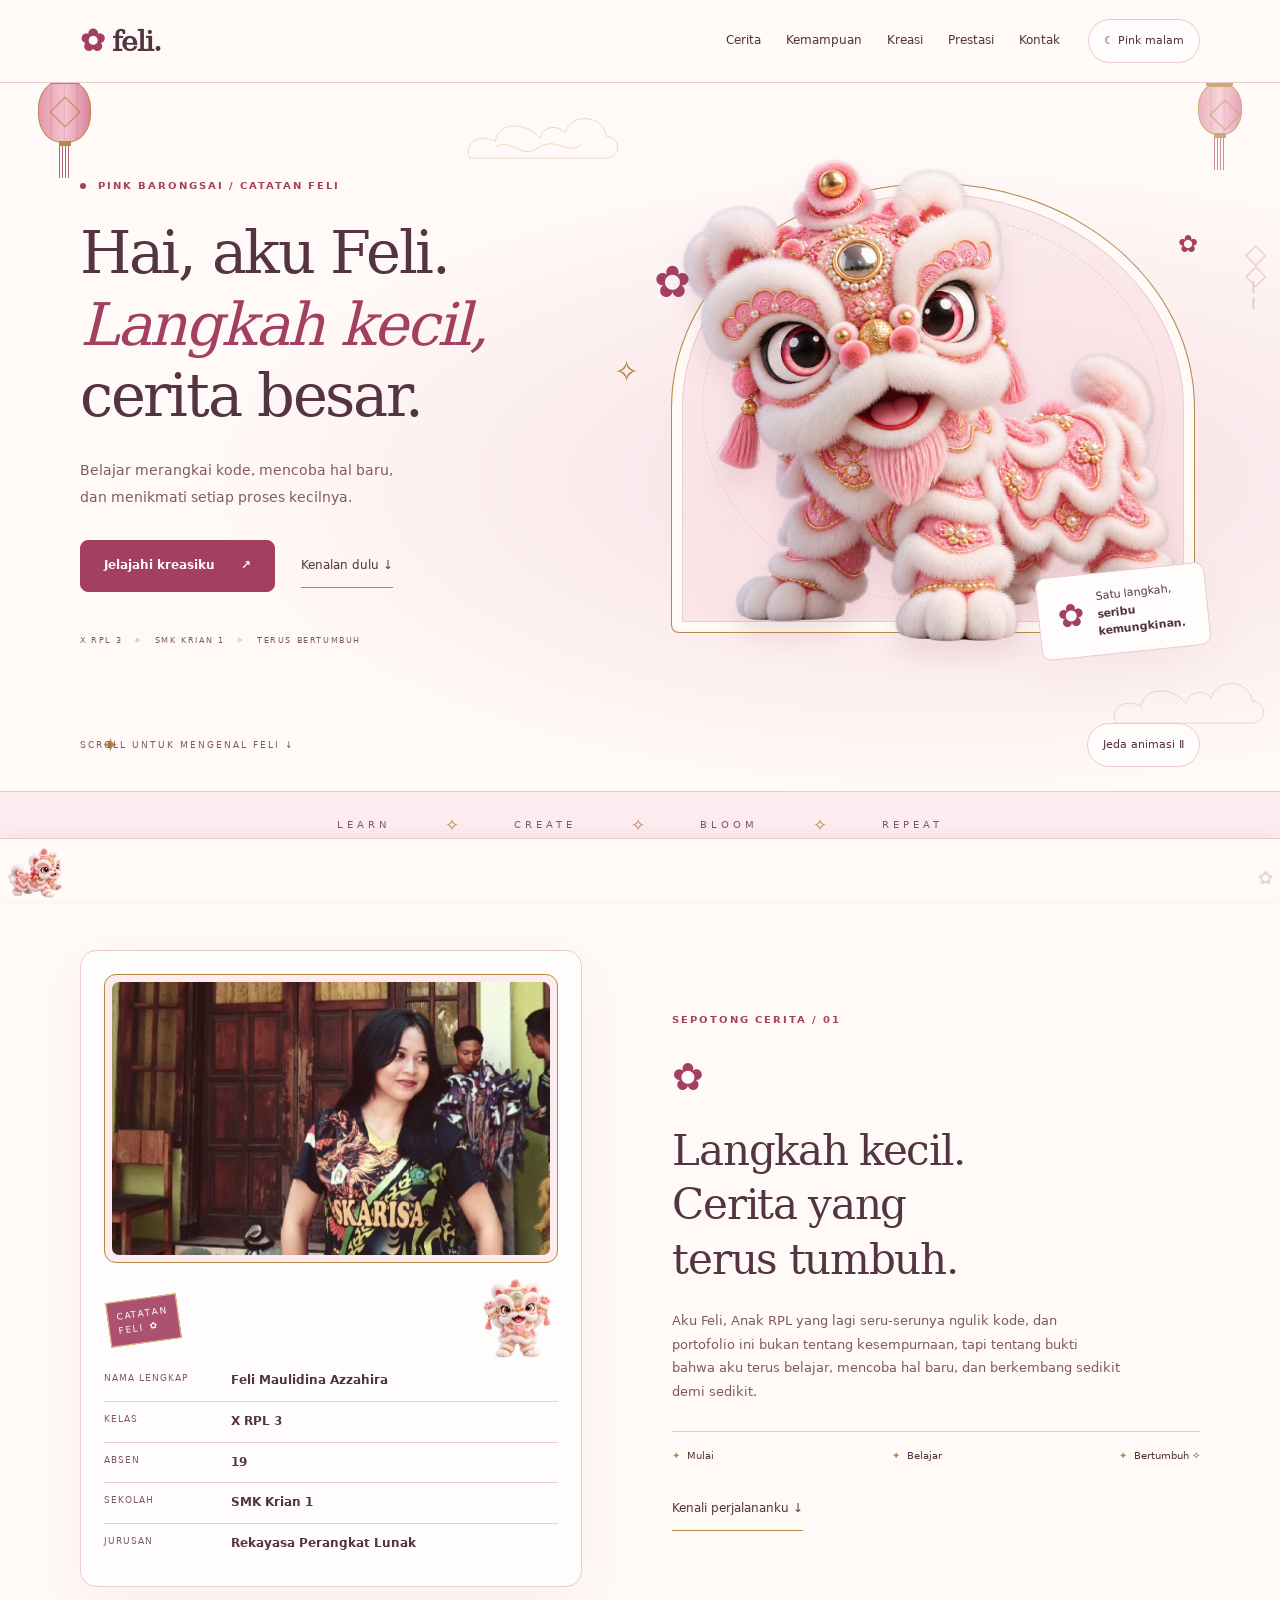
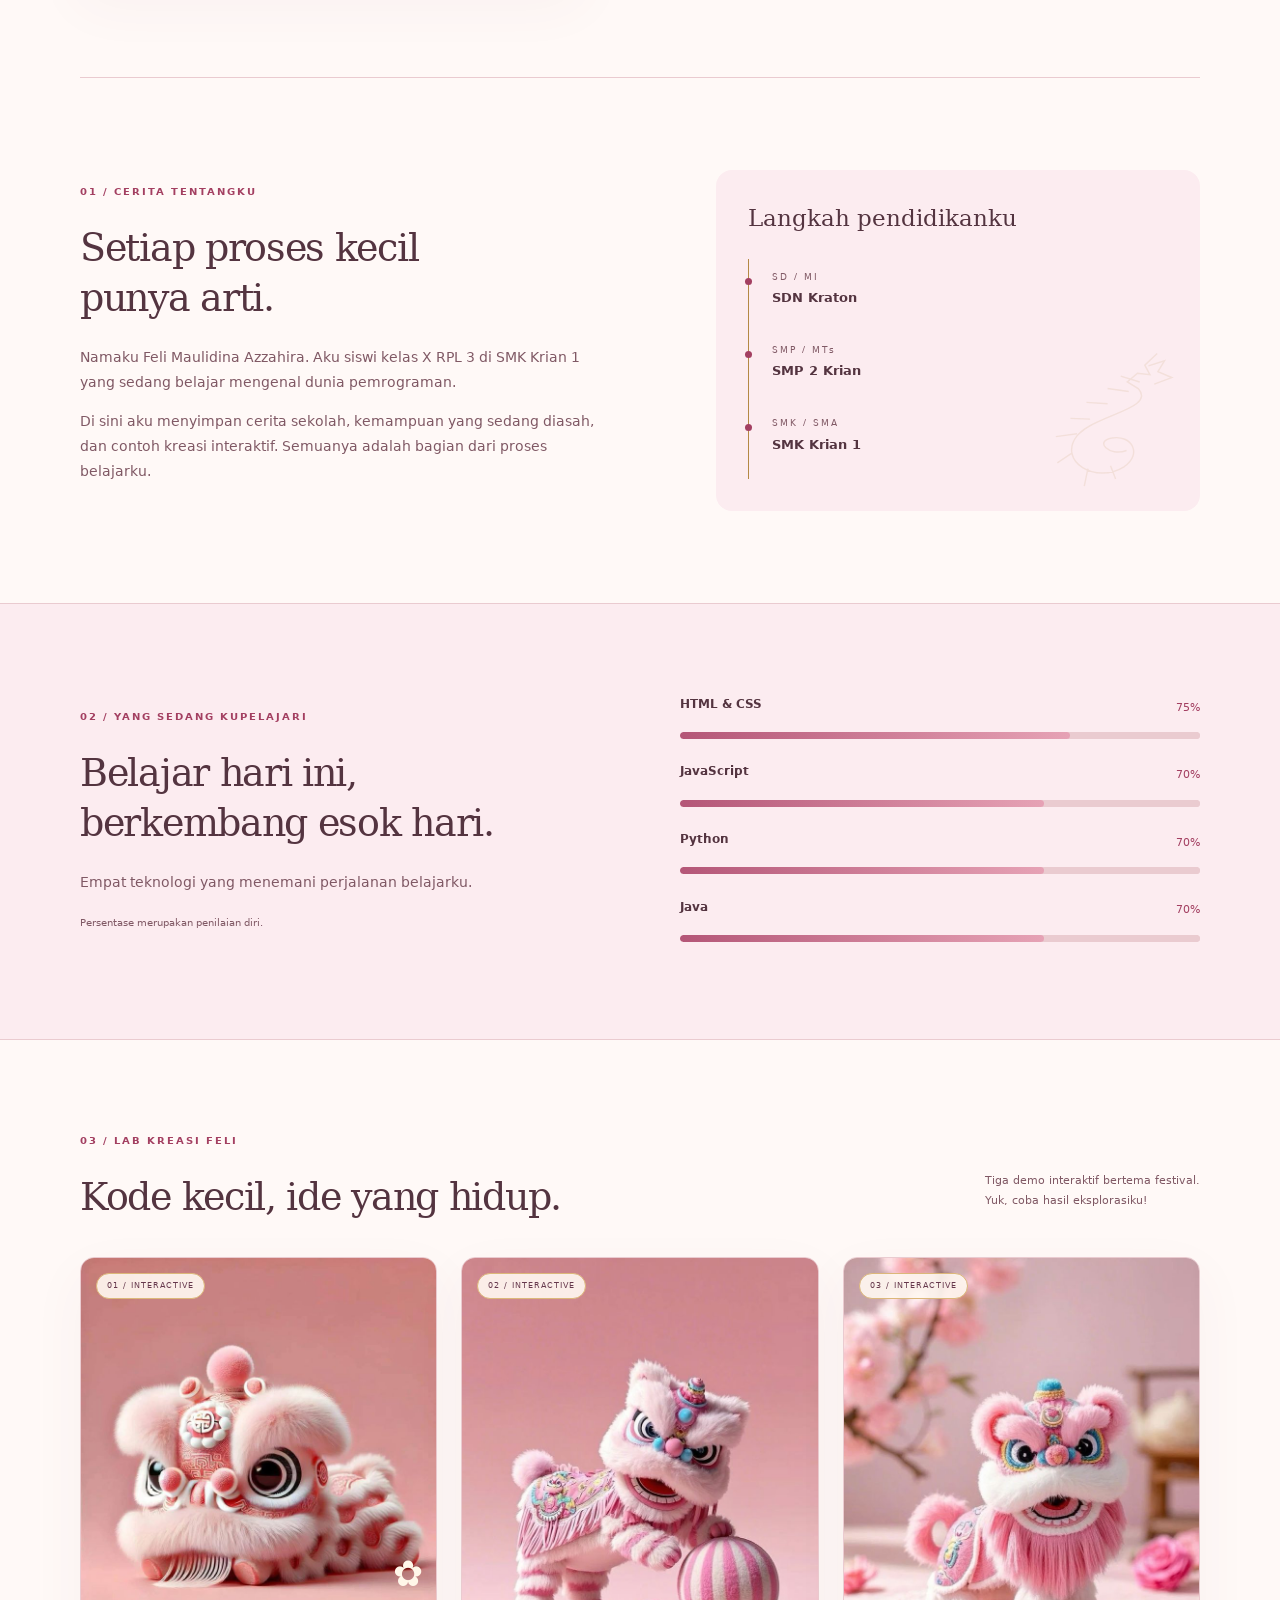
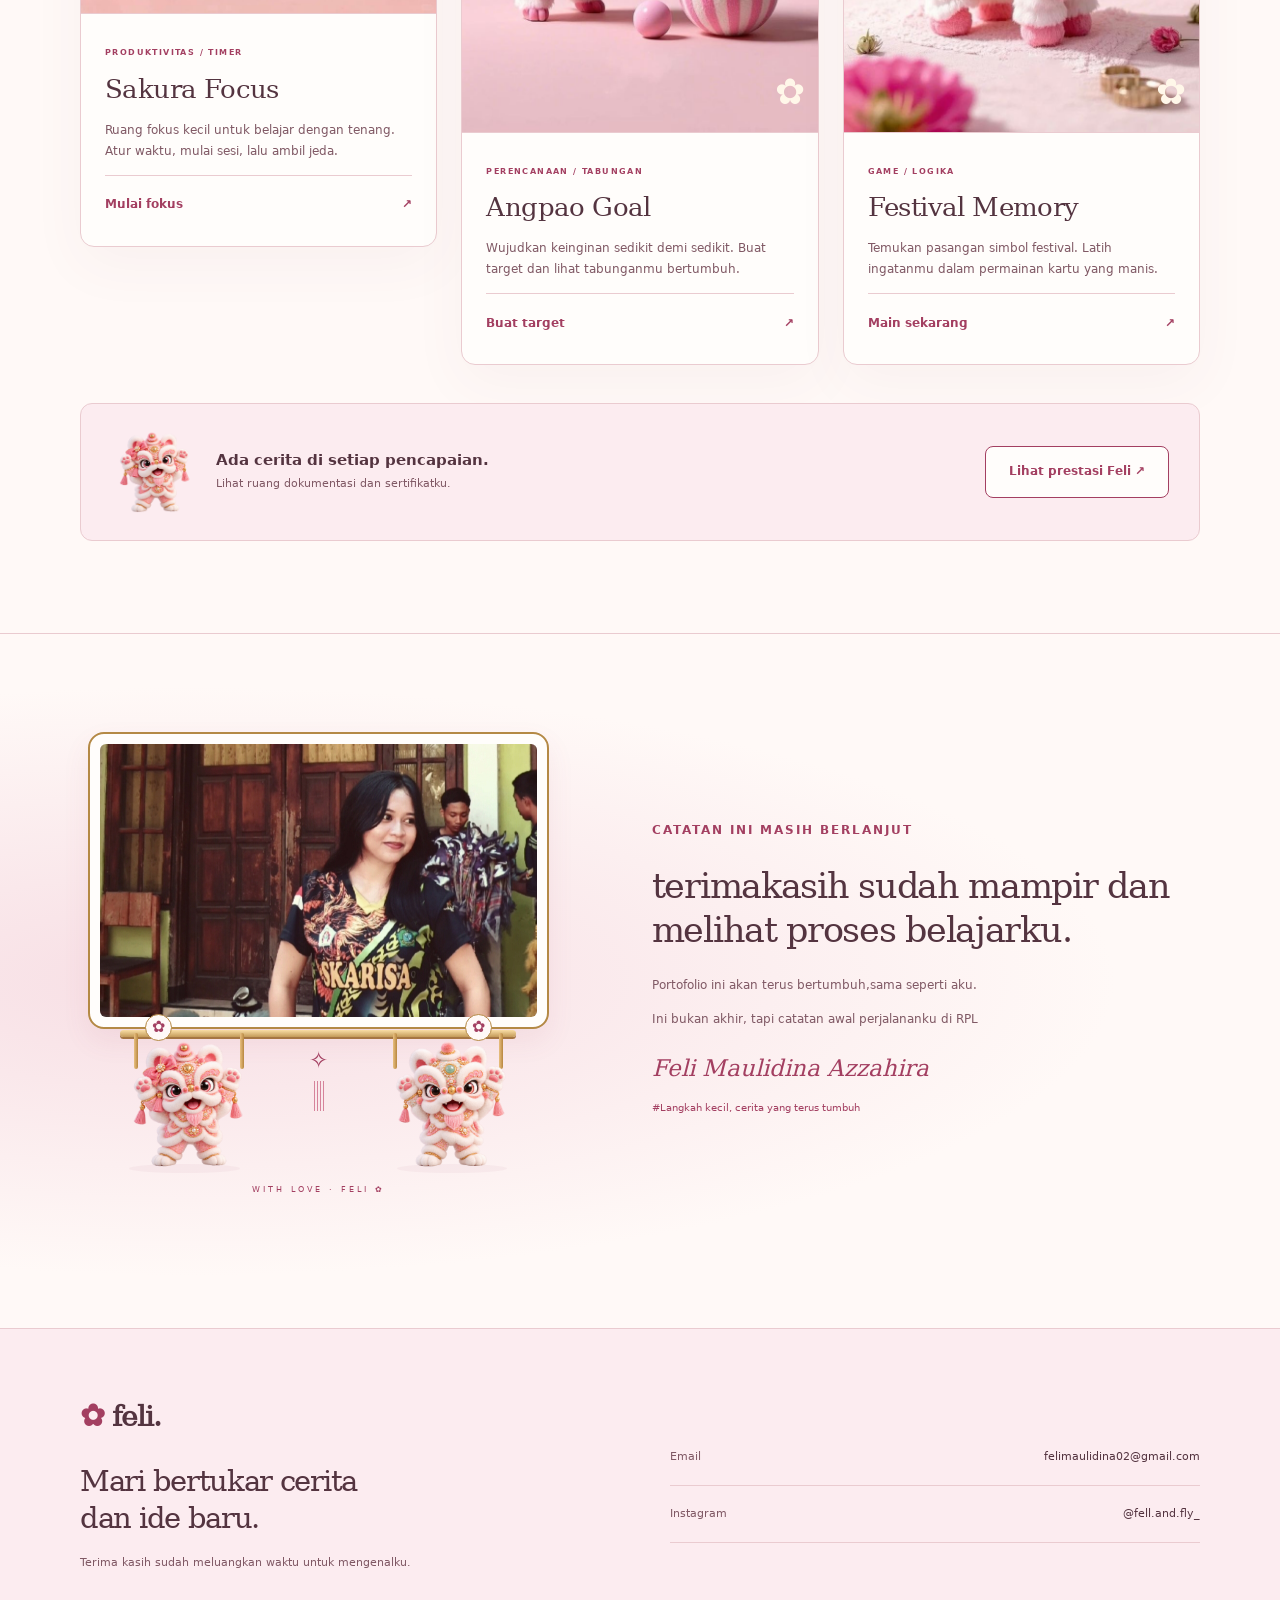
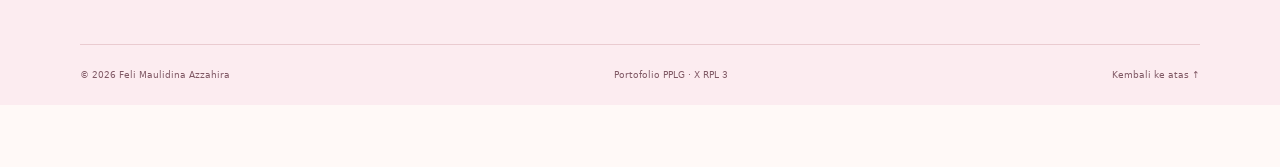
==== commit 53e1bc18: "Upload ZIP deployment via Web Client Uploaded 23 files." ====
--- a/index.html
+++ b/index.html
@@ -104,7 +104,7 @@
 <div id="profile-initials" role="img" aria-label="Inisial Feli Maulidina Azzahira">FA</div>
 <img id="profile-photo" data-photo="profile" alt="Foto asli Feli Maulidina Azzahira" width="836" height="522" hidden>
 </div>
-<img class="mascot frame-lion" data-art="mascot" alt="" aria-hidden="true" width="400" height="370" loading="lazy">
+<span class="lion-sprite sprite-white frame-friend" aria-hidden="true"><img data-art="friends" alt="" width="2048" height="683" loading="lazy"></span>
 <span class="small-stamp" aria-hidden="true">CATATAN<br>FELI ✿</span>
 </div>
 <dl class="identity-list">
@@ -264,7 +264,7 @@
 </article>
 </div>
 <div class="achievement-cta">
-<img class="mascot cta-lion" data-art="mascot" alt="" aria-hidden="true" width="400" height="370" loading="lazy">
+<span class="lion-sprite sprite-rose cta-friend" aria-hidden="true"><img data-art="friends" alt="" width="2048" height="683" loading="lazy"></span>
 <div>
 <h3>Ada cerita di setiap pencapaian.</h3>
 <p>Lihat ruang dokumentasi dan sertifikatku.</p>
@@ -278,17 +278,23 @@
 <section class="closing-section">
 <div class="container closing-layout">
 <div class="closing-visual">
-<div class="closing-photo photo-frame">
-<img data-photo="closing" alt="Foto penutup Feli Maulidina Azzahira" width="836" height="522" loading="lazy">
-</div>
-<img class="mascot closing-lion" data-art="mascot" alt="" aria-hidden="true" width="400" height="370" loading="lazy">
-<span class="angpao-ornament" aria-hidden="true"></span><span class="closing-seal">WITH LOVE<br>✿ FELI</span>
+<div class="photo-procession">
+<div class="closing-photo photo-frame adaptive-frame">
+<img data-photo="closing" alt="Foto penutup Feli Maulidina Azzahira dibawa dua maskot Barongsai" width="836" height="522" loading="lazy">
+</div>
+<div class="carrier-stage" aria-hidden="true">
+<span class="carrier-beam"></span><span class="carrier-pole pole-left"></span><span class="carrier-pole pole-right"></span><span class="carrier-pole pole-left-inner"></span><span class="carrier-pole pole-right-inner"></span>
+<span class="lion-sprite sprite-rose carrier carrier-left" aria-hidden="true"><img data-art="friends" alt="" width="2048" height="683" loading="lazy"></span><span class="lion-sprite sprite-white carrier carrier-right" aria-hidden="true"><img data-art="friends" alt="" width="2048" height="683" loading="lazy"></span>
+<span class="carry-knot">✧</span><span class="carrier-shadow shadow-left"></span><span class="carrier-shadow shadow-right"></span>
+</div>
+</div>
+<span class="closing-seal">WITH LOVE · FELI ✿</span>
 </div>
 <div class="closing-copy">
 <p class="eyebrow">CATATAN INI MASIH BERLANJUT</p>
-<h2>Terimakasih sudah mampir dan melihat proses belajarku.</h2>
-<p>Portofolio ini akan terus bertumbuh, sama seperti aku.</p>
-<p>Ini bukan akhir, tapi catatan awal perjalananku di RPL.</p>
+<h2>terimakasih sudah mampir dan melihat proses belajarku.</h2>
+<p>Portofolio ini akan terus bertumbuh,sama seperti aku.</p>
+<p>Ini bukan akhir, tapi catatan awal perjalananku di RPL</p>
 <span class="signature">Feli Maulidina Azzahira</span>
 <p class="closing-hashtag">#Langkah kecil, cerita yang terus tumbuh</p>
 </div>
@@ -334,6 +340,7 @@
 <div id="demo-content">
 </div>
 </dialog>
+<div class="edge-walk" aria-hidden="true"><div class="edge-traveler"><div class="walker-facing"><span class="lion-sprite sprite-walker walking-friend" aria-hidden="true"><img data-art="friends" alt="" width="2048" height="683" loading="lazy"></span></div></div><span class="edge-flower flower-left">✿</span><span class="edge-flower flower-right">✿</span></div>
 </body>
 </html>
 
--- a/style.css
+++ b/style.css
@@ -30,3 +30,60 @@
 @media(max-width:760px){.identity-top{padding-bottom:78px}.frame-lion{width:78px;right:0;bottom:0}.closing-visual{padding-bottom:125px}.closing-lion{width:120px;right:0;bottom:0}.closing-seal{bottom:49px}.angpao-ornament{bottom:42px}}
 .identity-top{padding-bottom:95px}.gallery-intro .lantern-one{left:auto;right:24%}
 @media(max-width:760px){.identity-top{padding-bottom:90px}}
+
+/* === Barongsai friends: three distinct designs in a single lightweight atlas === */
+.lion-sprite{display:block;position:relative;aspect-ratio:1;width:100px;overflow:hidden;pointer-events:none;user-select:none;flex-shrink:0}
+.lion-sprite>img{position:absolute;top:0;left:0;width:300%;height:100%;max-width:none;object-fit:fill;display:block}
+.sprite-white>img{left:-100%}.sprite-walker>img{left:-200%}
+.frame-friend{position:absolute;right:0;bottom:0;width:80px;animation:friend-wave 5s ease-in-out infinite}
+.cta-friend{width:82px;animation:friend-wave 6s ease-in-out -2s infinite}
+.gallery-friend{position:absolute;right:15px;bottom:8px;width:190px;z-index:-1;animation:friend-wave 6s ease-in-out infinite}
+/* Frames are measured from the actual image, including after config.js changes. */
+.photo-circle{width:min(100%,calc(var(--image-ratio,1.6)*460px + 16px));min-height:0;margin-inline:auto}
+.photo-circle img,.closing-photo img{display:block;width:100%;height:auto;aspect-ratio:auto;object-fit:contain}
+.project-visual{aspect-ratio:auto;background:var(--pink-soft)}
+.project-visual img{width:100%;height:auto;aspect-ratio:auto;object-fit:contain;background:transparent}
+.project:hover .project-visual img{transform:none}
+.projects{align-items:start}.project-body p{min-height:0}
+.achievement-image{min-height:0}.achievement-image img{width:100%;height:auto;object-fit:contain}
+/* Two different little lions carry the complete photograph on a gold palanquin. */
+.closing-visual{width:100%;max-width:480px;padding:18px 8px 36px;margin:auto;min-width:0}
+.photo-procession{width:min(100%,calc(var(--image-ratio,1.6)*500px + 24px));margin-inline:auto;animation:carry-photo 6s ease-in-out infinite;transform-origin:50% 80%}
+.closing-photo{width:100%;transform:none;padding:10px;border:2px solid var(--gold);border-radius:16px;background:var(--surface);box-shadow:0 12px 28px #a34e6214}
+.closing-photo:before,.closing-photo:after{content:'✿';position:absolute;bottom:-14px;width:25px;height:25px;border-radius:50%;background:var(--bg);color:var(--accent);text-align:center;line-height:23px;border:1px solid var(--gold);font-size:16px;z-index:3}
+.closing-photo:before{left:12%}.closing-photo:after{right:12%}
+.carrier-stage{position:relative;width:100%;height:clamp(110px,12vw,145px);margin-top:1px}
+.carrier-beam{position:absolute;top:0;left:7%;right:7%;height:7px;border-radius:8px;background:linear-gradient(#f9dda5,#c39a58);box-shadow:0 2px 0 #a67643}
+.carrier-pole{position:absolute;top:3px;height:36px;width:4px;border-radius:4px;background:linear-gradient(90deg,#e9c081,#b88740);z-index:1}
+.pole-left{left:10%}.pole-right{right:10%}.pole-left-inner{left:33%}.pole-right-inner{right:33%}
+.carrier{position:absolute;top:10px;width:29%;max-width:128px;z-index:2;animation:carrier-step 1.5s ease-in-out infinite}
+.carrier-left{left:7%;transform-origin:50% 90%}.carrier-right{right:7%;animation-delay:-.75s;transform-origin:50% 90%}
+.carry-knot{position:absolute;top:10px;left:calc(50% - 9px);color:var(--accent);font-size:23px}
+.carry-knot:after{content:'';display:block;width:10px;height:30px;margin:auto;background:repeating-linear-gradient(90deg,#d6839b 0 1px,transparent 1px 3px);transform-origin:top;animation:sway 3s ease-in-out infinite}
+.carrier-shadow{position:absolute;bottom:2px;width:24%;height:9px;border-radius:50%;background:#b4798d12}.shadow-left{left:9%}.shadow-right{right:9%}
+.closing-seal{position:static;display:block;text-align:center;margin-top:9px;font-size:8px;letter-spacing:3px;color:var(--accent)}
+.closing-copy h2{font-size:clamp(27px,2.7vw,36px)}
+/* A small dedicated walking lane at the screen's lower edge. */
+body{padding-bottom:62px}html{scroll-padding-bottom:85px}
+.edge-walk{position:fixed;inset:auto 0 0;height:62px;background:var(--bg);border-top:1px solid var(--line);pointer-events:none;z-index:25;overflow:hidden;box-shadow:0 -4px 15px #8d4b6010}
+.edge-traveler{position:absolute;left:8px;bottom:2px;width:58px;height:58px;animation:edge-stroll 32s linear infinite}
+.walker-facing{width:100%;height:100%;animation:walker-turn 32s steps(1,end) infinite}
+.walking-friend{width:100%;height:100%;animation:walking-step .7s ease-in-out infinite}
+.edge-flower{position:absolute;bottom:6px;color:var(--accent);opacity:.2;font-size:18px}.flower-left{left:7px}.flower-right{right:7px}
+body:has(dialog[open]) .edge-walk{visibility:hidden}
+@keyframes carry-photo{0%,100%{transform:translateY(0) rotate(-.6deg)}50%{transform:translateY(-7px) rotate(.6deg)}}
+@keyframes carrier-step{0%,100%{transform:translateY(0) rotate(-1deg)}50%{transform:translateY(2px) rotate(1deg)}}
+@keyframes friend-wave{0%,100%{transform:rotate(-2deg) translateY(0)}50%{transform:rotate(2deg) translateY(-5px)}}
+@keyframes edge-stroll{0%,100%{transform:translateX(0)}50%{transform:translateX(calc(100vw - 76px))}}
+@keyframes walker-turn{0%,100%{transform:scaleX(1)}50%{transform:scaleX(-1)}}
+@keyframes walking-step{0%,100%{transform:translateY(0) rotate(-1deg)}50%{transform:translateY(-3px) rotate(1.5deg)}}
+@media(max-width:1000px){.gallery-friend{width:165px}}
+@media(max-width:760px){
+ .frame-friend{width:76px}.cta-friend{width:62px}.gallery-friend{position:relative;right:auto;bottom:auto;width:145px;margin:0 auto 15px}
+ .closing-visual{width:100%;max-width:430px;padding:14px 6px 15px}.photo-procession{width:min(100%,calc(var(--image-ratio,1.6)*440px + 24px))}
+ .carrier-stage{height:clamp(96px,30vw,137px)}.closing-copy h2{font-size:28px}
+ .project-visual,.project-visual img{aspect-ratio:auto;height:auto}.project-visual img{background:transparent}
+ body{padding-bottom:52px}.edge-walk{height:52px}.edge-traveler{width:47px;height:47px;bottom:2px}.edge-flower{font-size:15px}
+ @keyframes edge-stroll{0%,100%{transform:translateX(0)}50%{transform:translateX(calc(100vw - 65px))}}
+}
+@media(prefers-reduced-motion:reduce){.edge-walk{display:none}body{padding-bottom:0}.photo-procession,.carrier,.lion-sprite{animation:none!important;transform:none}}
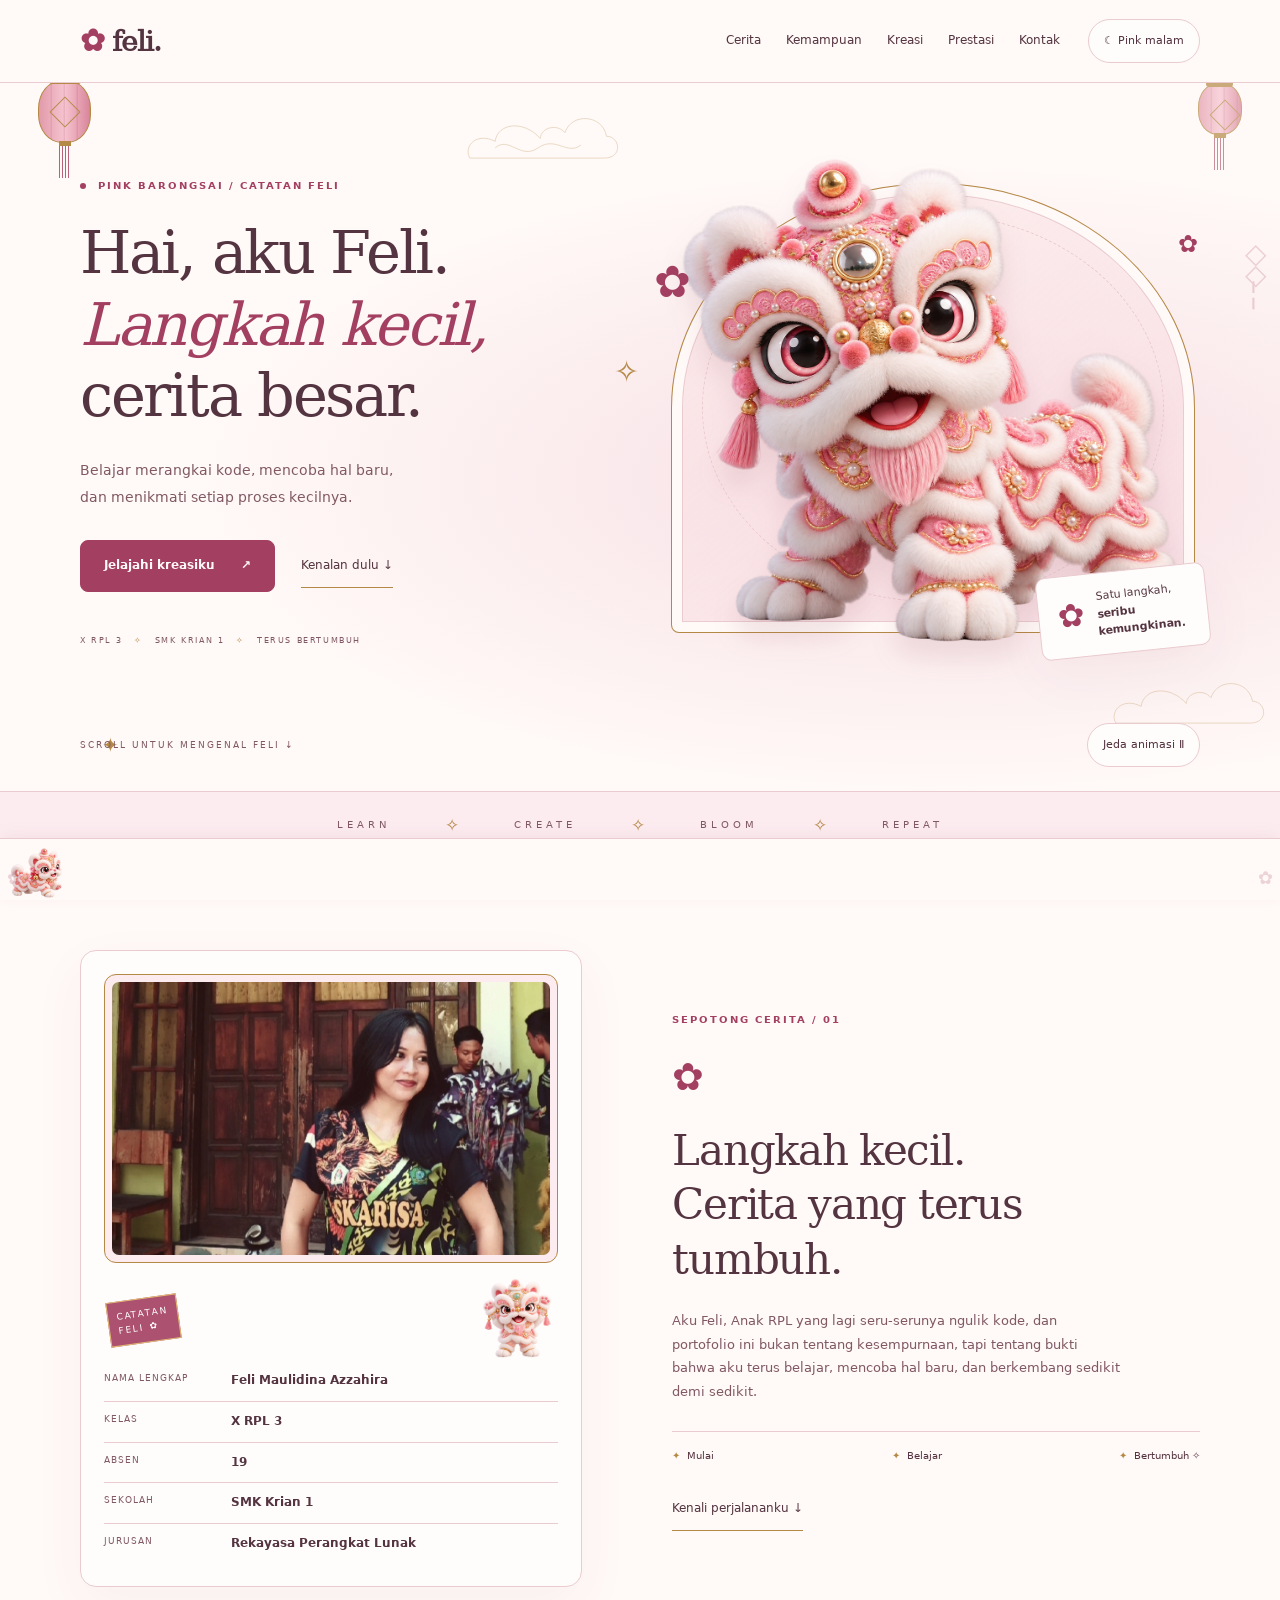
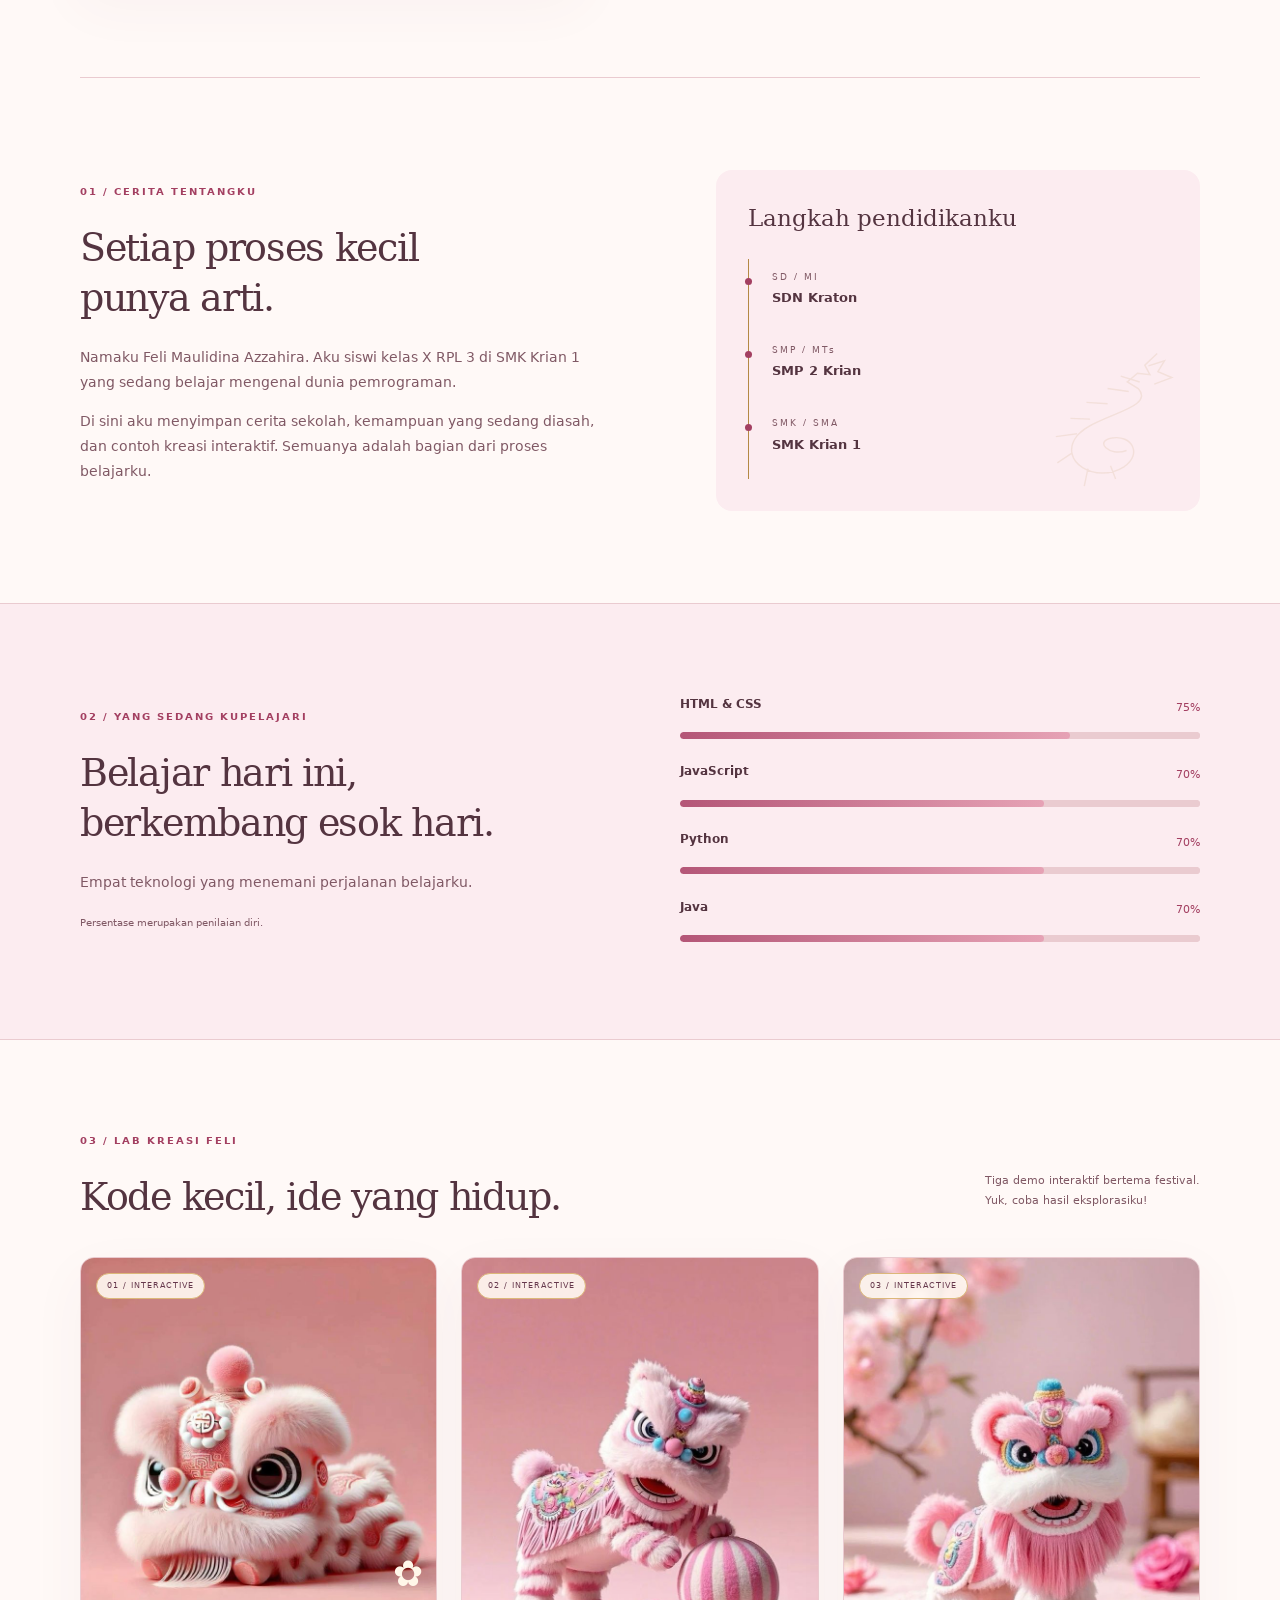
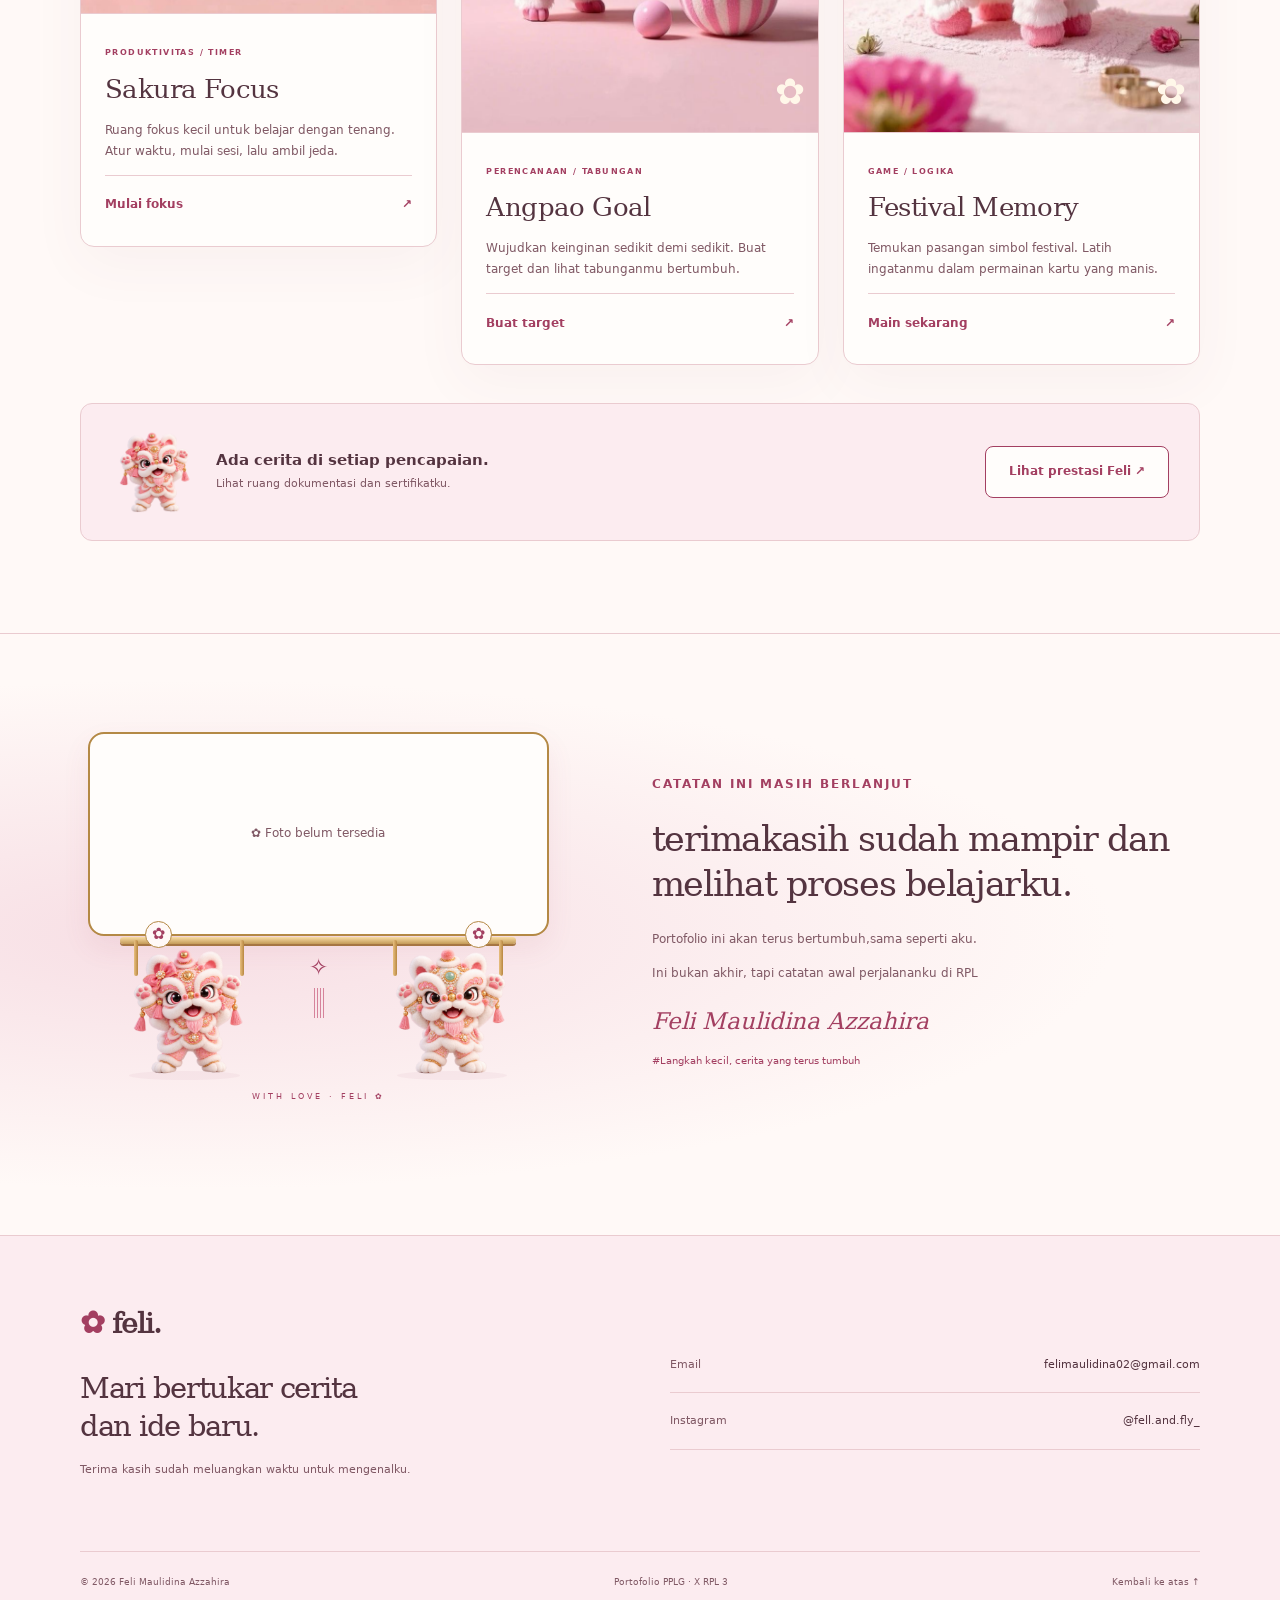
==== commit 4dc24b47: "Update index.html" ====
--- a/index.html
+++ b/index.html
@@ -133,7 +133,7 @@
 <aside class="trail-note">
 <span class="note-label">SEPOTONG CERITA / 01</span>
 <span class="flower" aria-hidden="true">✿</span>
-<h2>Langkah kecil.<br>Cerita yang<br>terus tumbuh.</h2>
+<h2>Langkah kecil.<br>Cerita yang terus tumbuh.</h2>
 <p>Aku Feli, Anak RPL yang lagi seru-serunya ngulik kode, dan portofolio ini bukan tentang kesempurnaan, tapi tentang bukti bahwa aku terus belajar, mencoba hal baru, dan berkembang sedikit demi sedikit.</p>
 <div class="trail-line" aria-hidden="true">
 <span>Mulai</span>
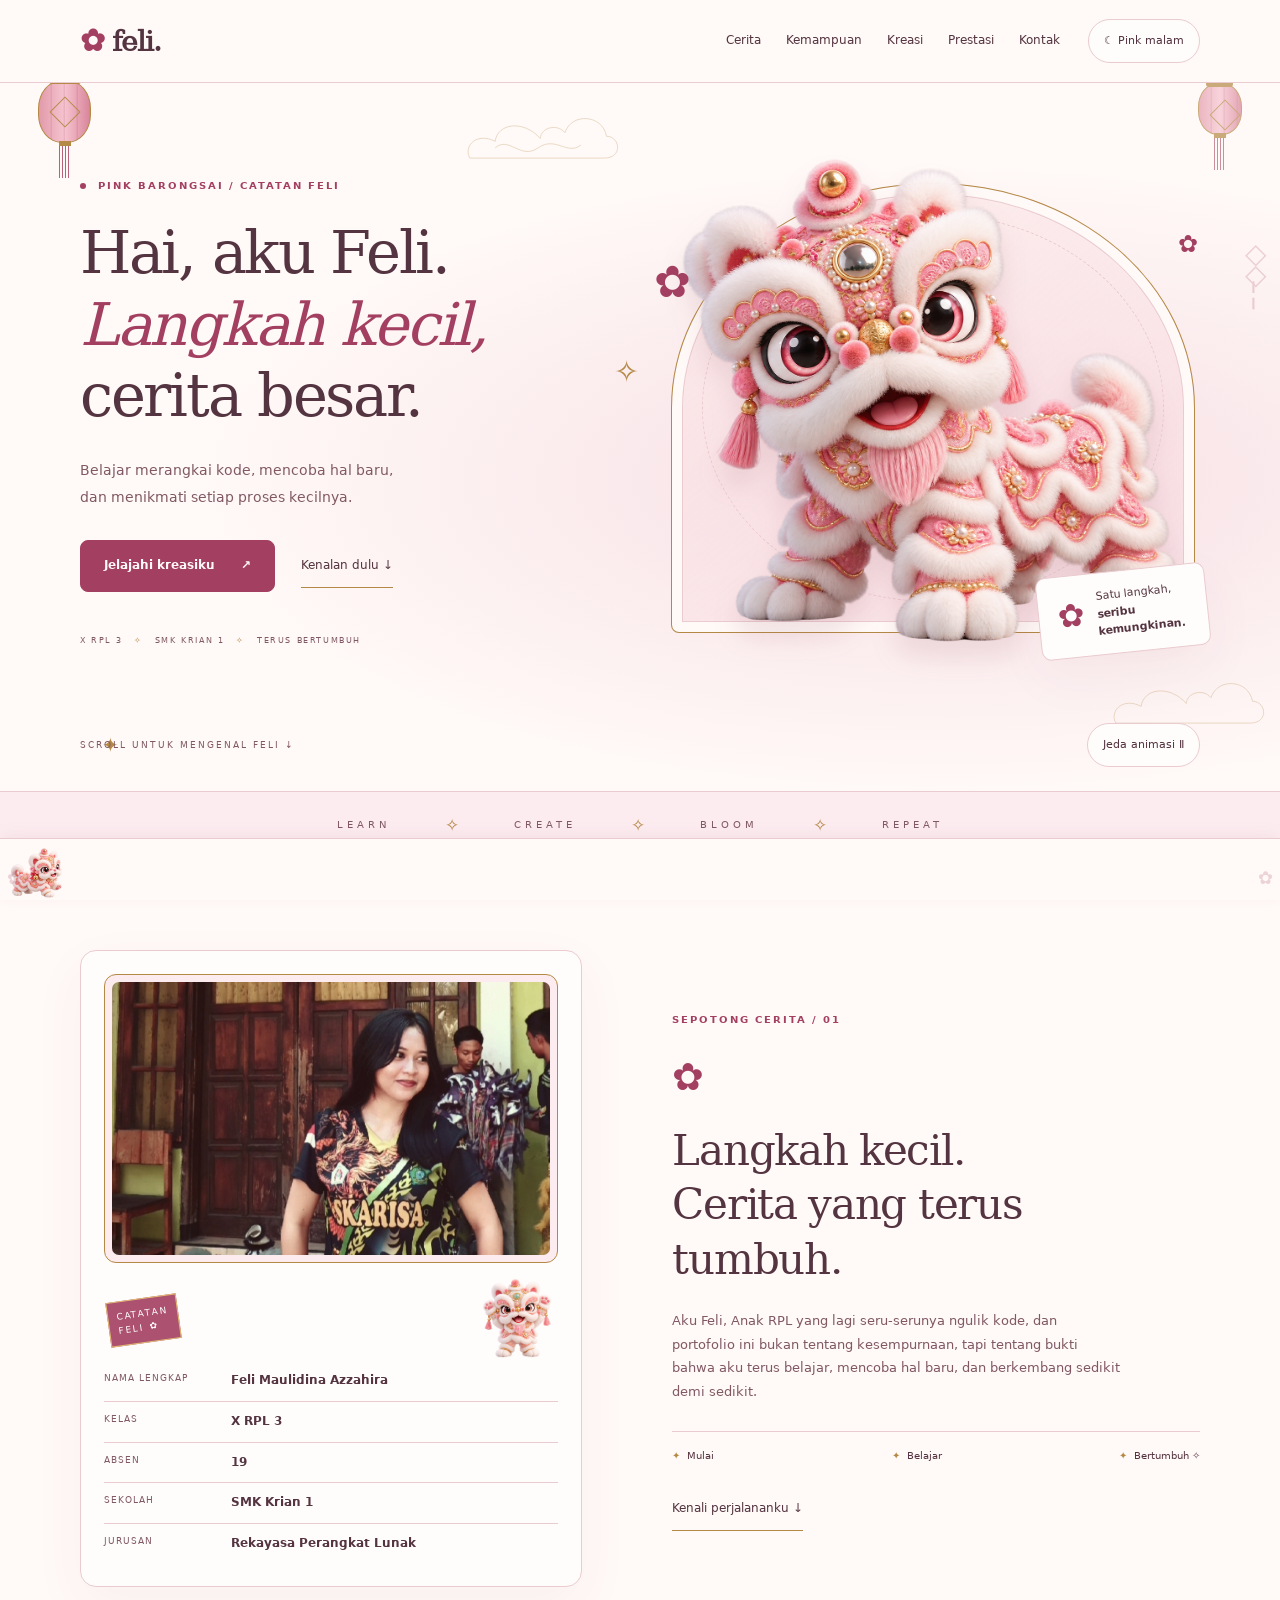
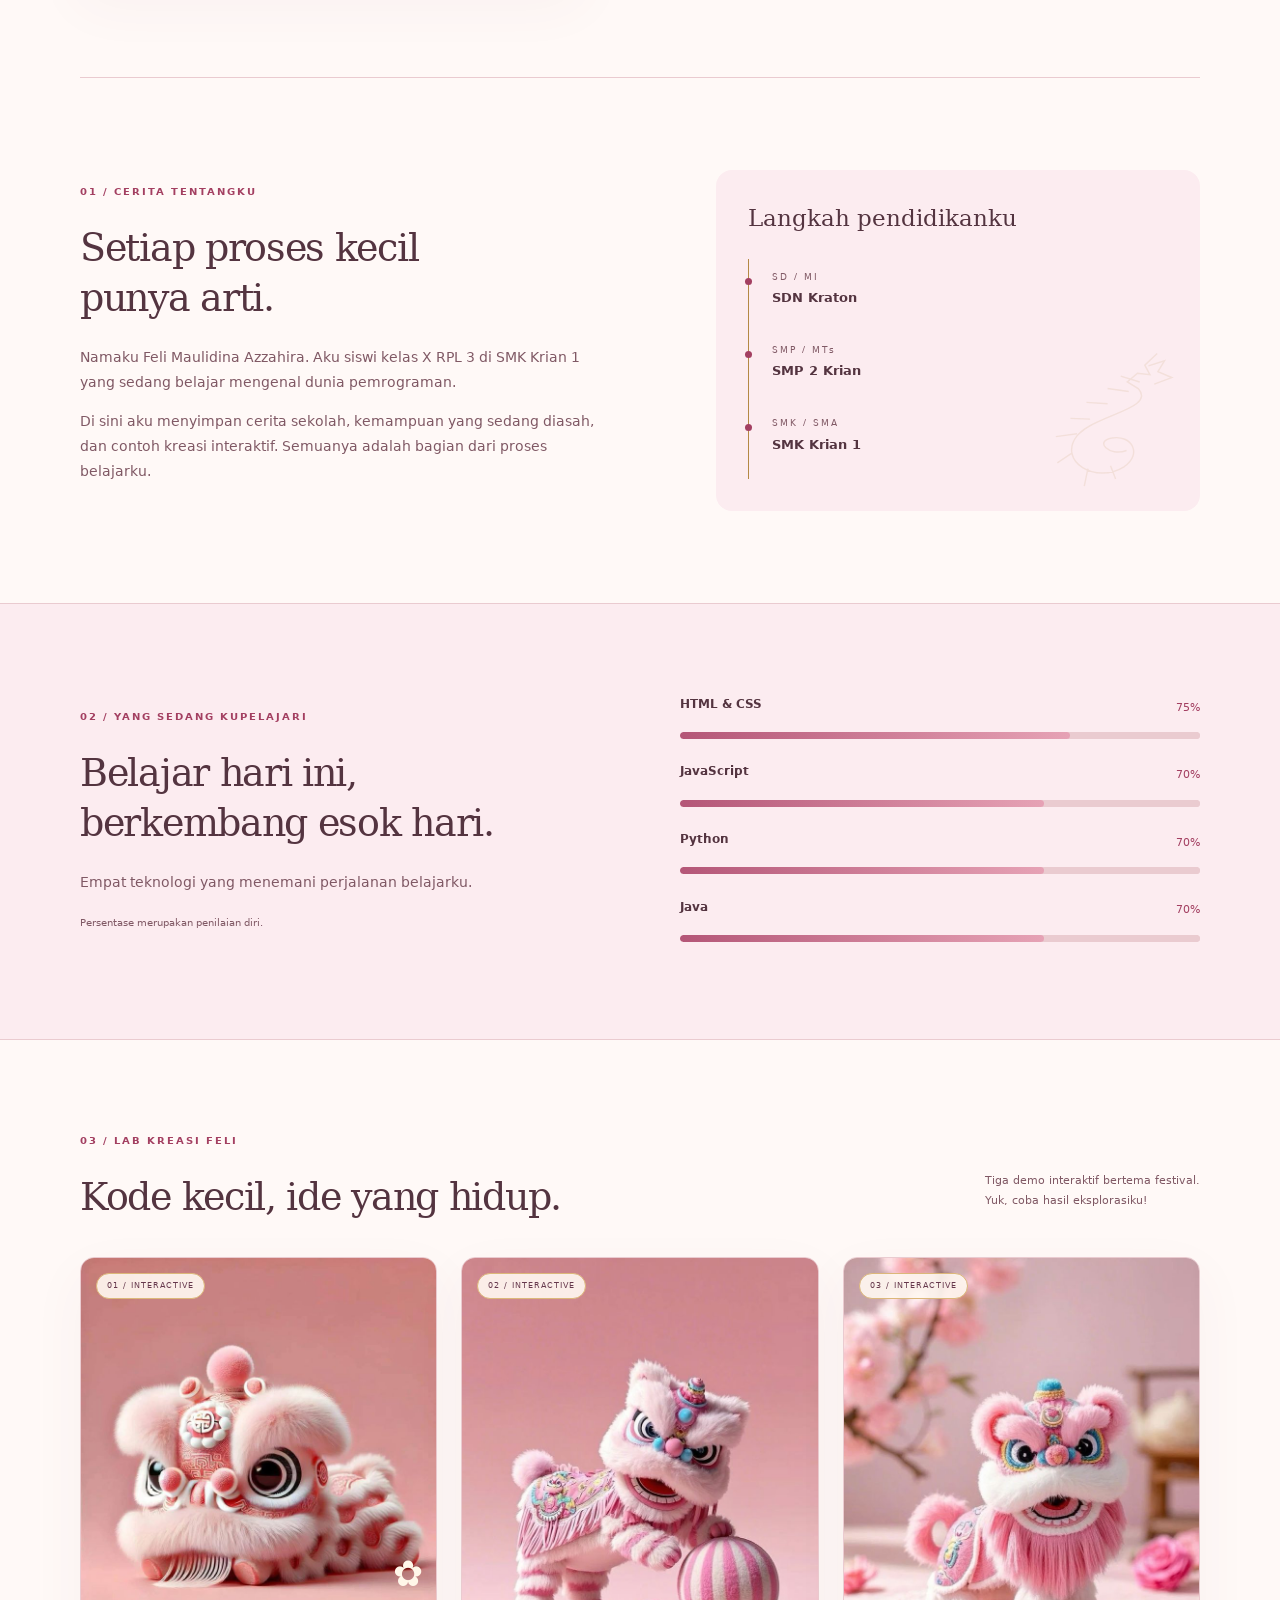
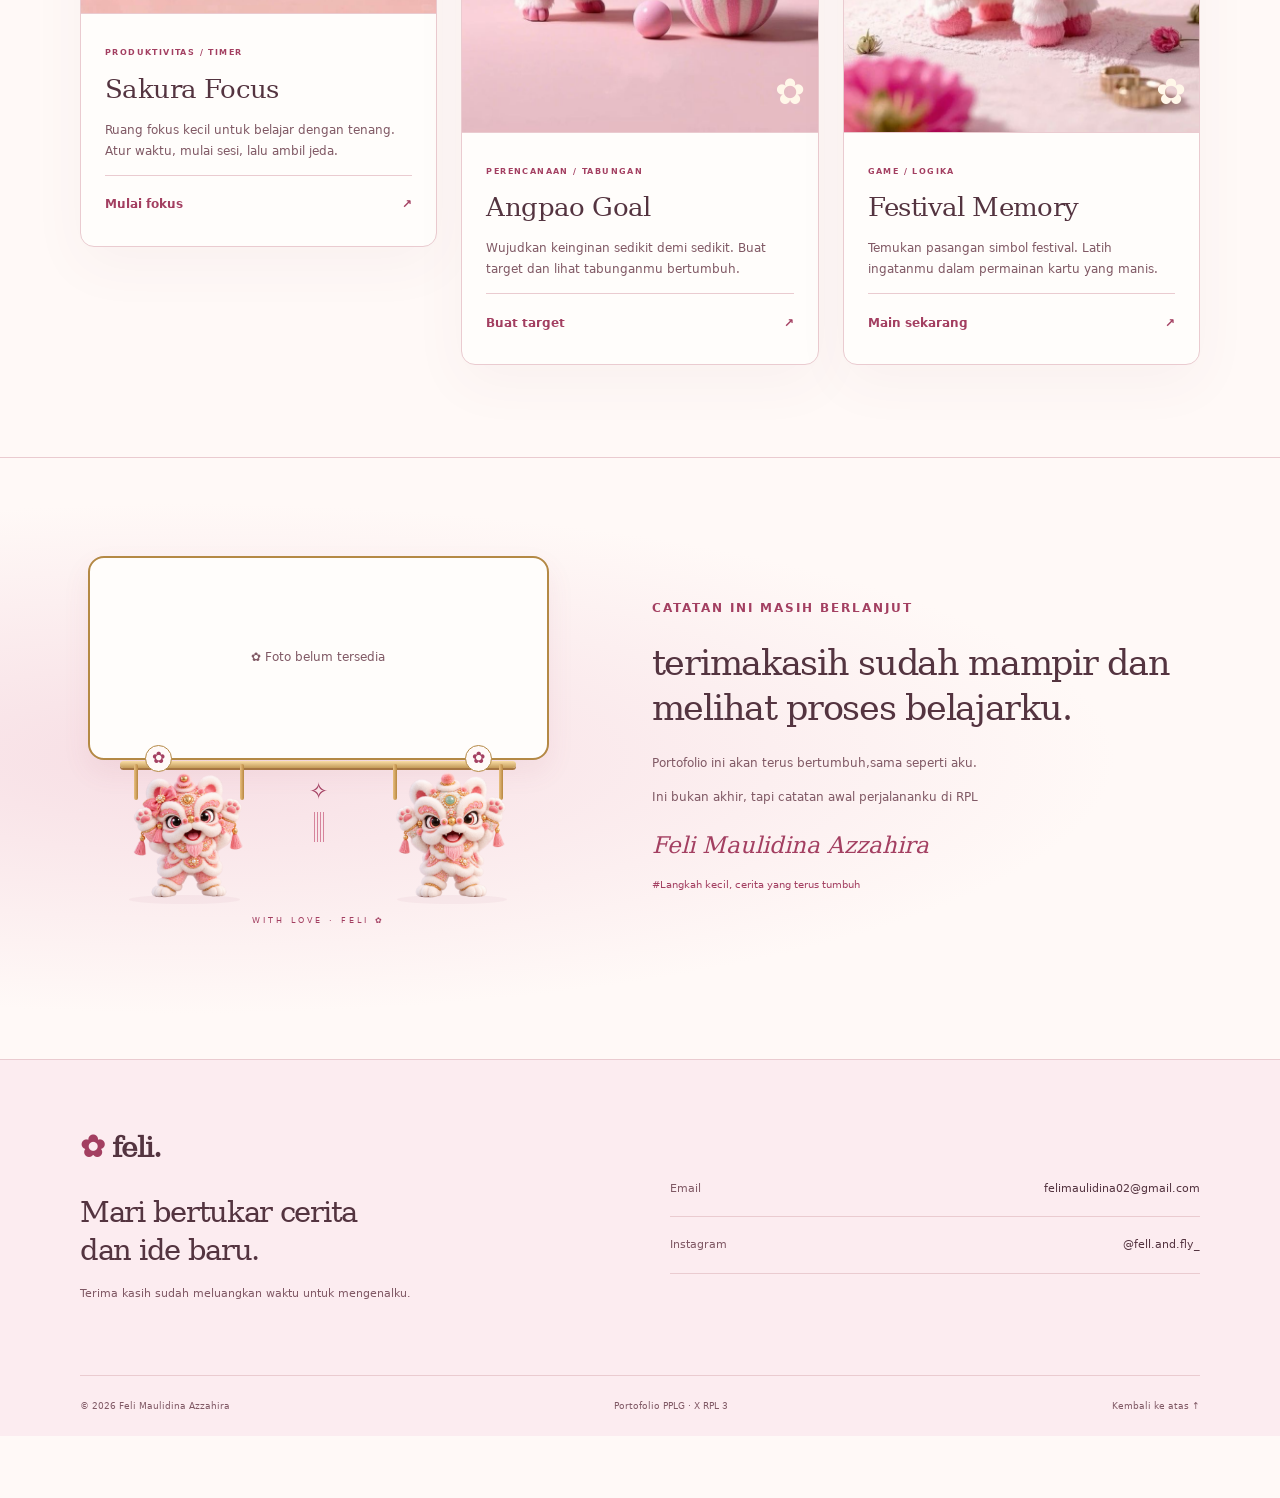
==== commit b74970cd: "Remove achievement section from index.html Removed achievement section from the HTML." ====
--- a/index.html
+++ b/index.html
@@ -262,15 +262,6 @@
 </button>
 </div>
 </article>
-</div>
-<div class="achievement-cta">
-<span class="lion-sprite sprite-rose cta-friend" aria-hidden="true"><img data-art="friends" alt="" width="2048" height="683" loading="lazy"></span>
-<div>
-<h3>Ada cerita di setiap pencapaian.</h3>
-<p>Lihat ruang dokumentasi dan sertifikatku.</p>
-</div>
-<a class="button secondary" href="prestasi.html">Lihat prestasi Feli ↗</a>
-</div>
 <noscript>
 <p>Aktifkan JavaScript untuk mencoba proyek interaktif.</p>
 </noscript>
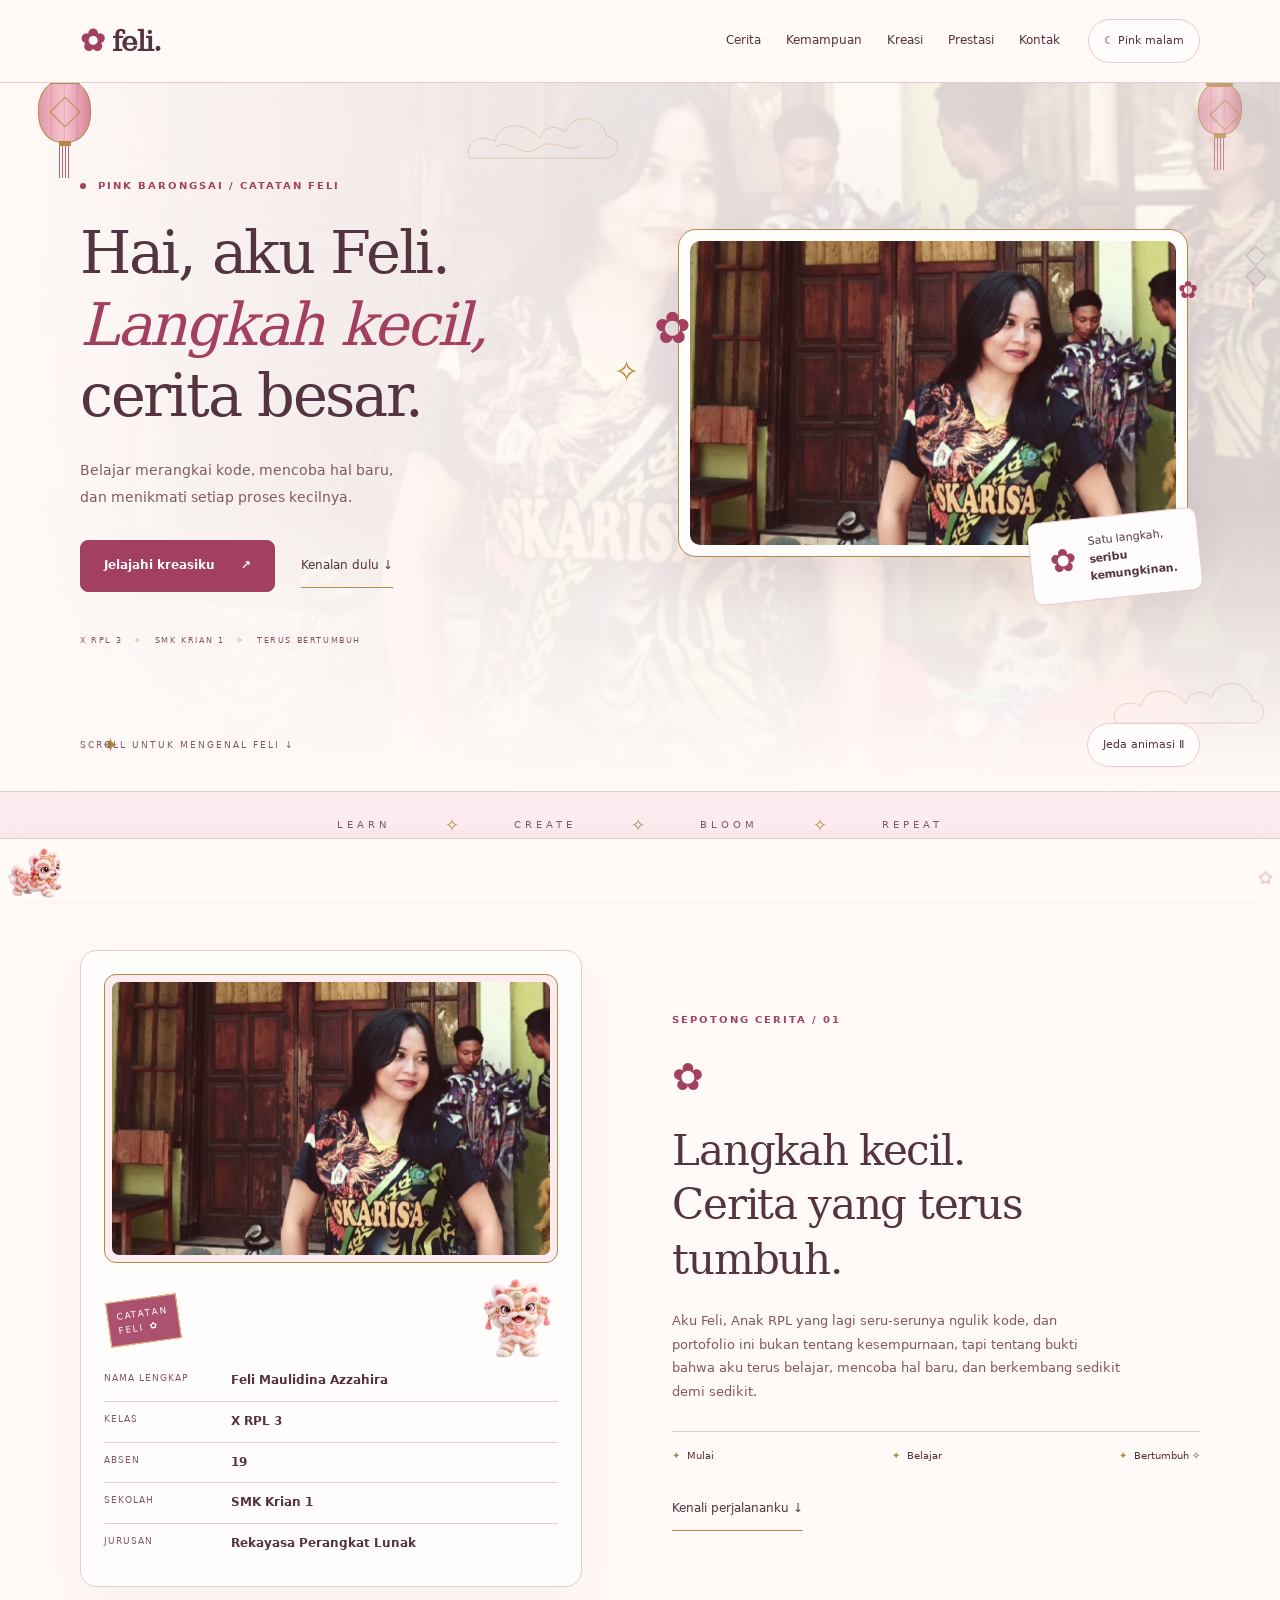
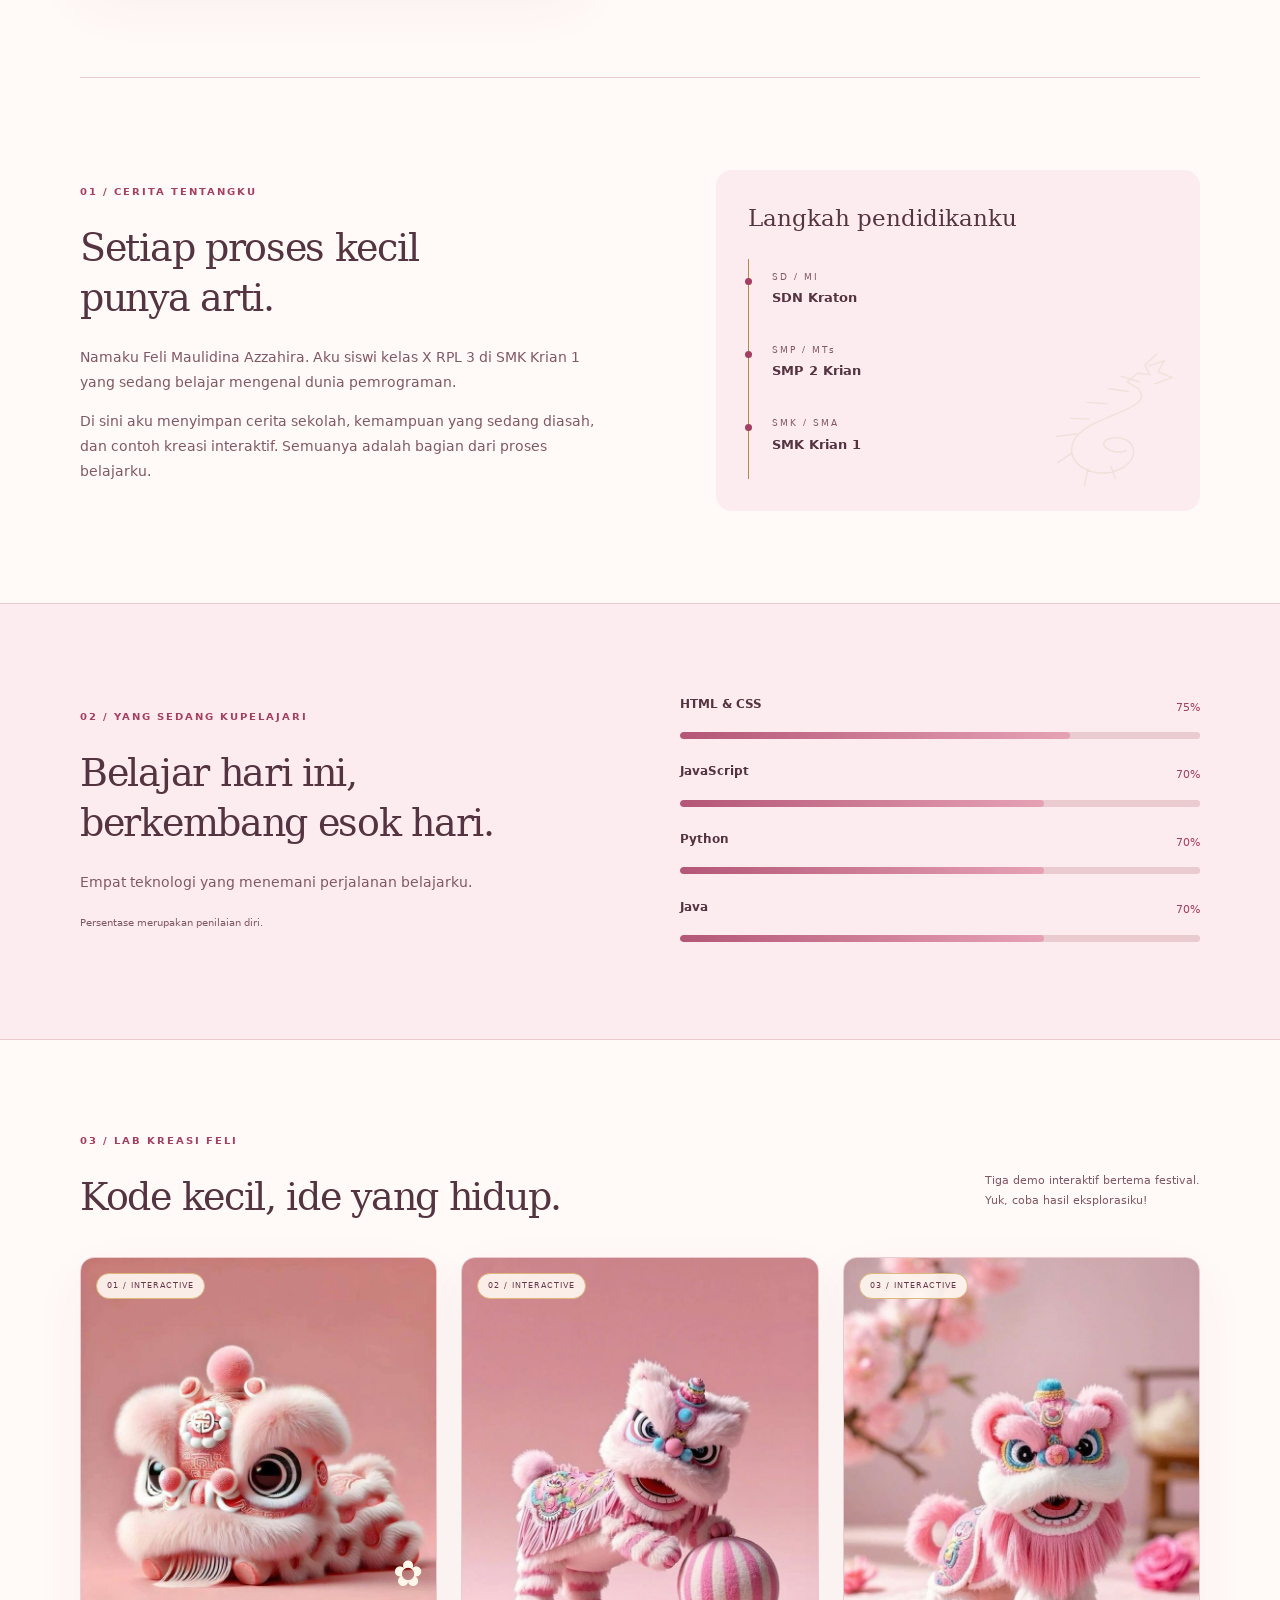
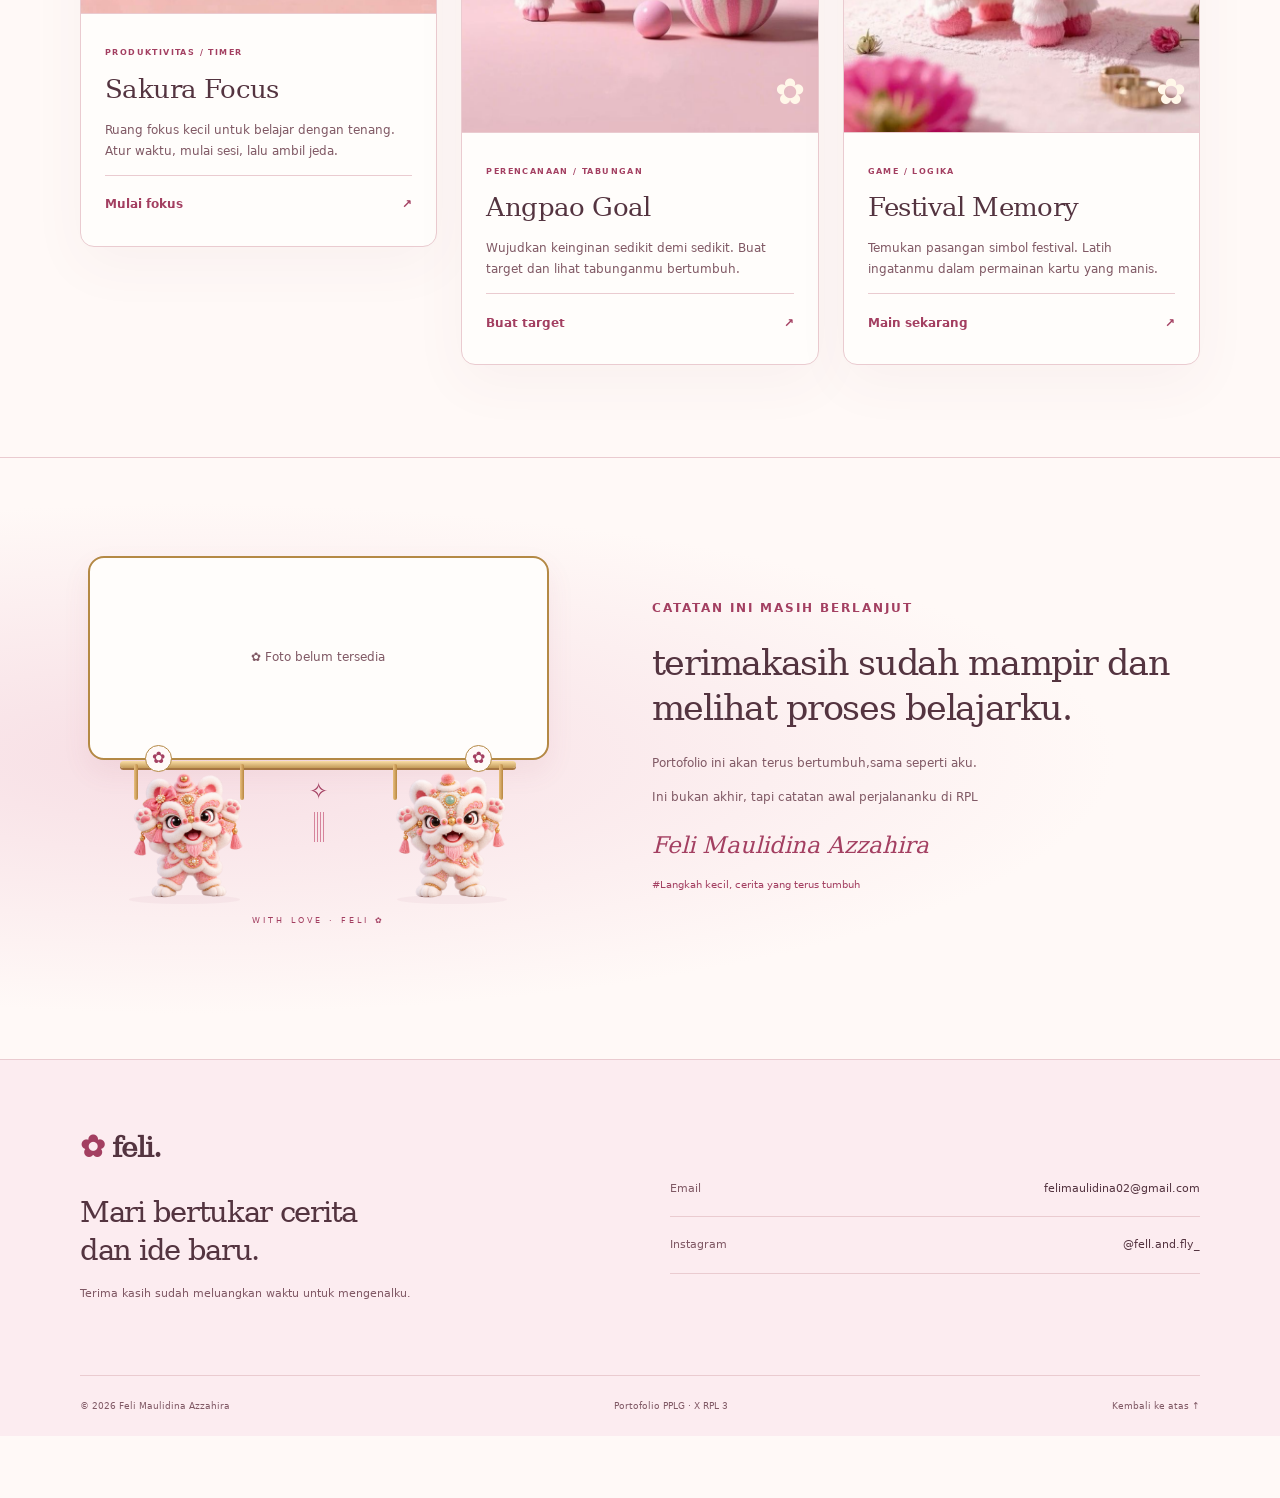
==== commit d1234693: "Upload ZIP deployment via Web Client Uploaded 49 files." ====
--- a/index.html
+++ b/index.html
@@ -40,6 +40,8 @@
 </header>
 <main id="utama">
 <section class="festival-hero">
+<img class="hero-background-photo" data-photo="heroBackground" alt="" aria-hidden="true" loading="eager">
+<div class="hero-background-wash" aria-hidden="true"></div>
 <div class="festival-decor" aria-hidden="true">
 <span class="lantern lantern-one">
 <i>
@@ -76,11 +78,11 @@
 </div>
 <p class="hero-meta">X RPL 3 <span>✧</span> SMK KRIAN 1 <span>✧</span> TERUS BERTUMBUH</p>
 </div>
-<div class="hero-art" aria-label="Barongsai pink menyambutmu">
-<div class="moon-gate">
-</div>
+<div class="hero-art" aria-label="Foto Feli">
 
-<img class="mascot hero-lion" data-art="mascot" alt="" aria-hidden="true" width="400" height="370" loading="eager" fetchpriority="high">
+<div class="hero-photo-frame photo-frame">
+<img class="hero-profile-photo" data-photo="hero" alt="Foto Feli Maulidina Azzahira" width="836" height="522" loading="eager" fetchpriority="high">
+</div>
 <div class="hero-sticker">
 <span>✿</span> Satu langkah,<br>
 <strong>seribu kemungkinan.</strong>
--- a/style.css
+++ b/style.css
@@ -87,3 +87,16 @@
  @keyframes edge-stroll{0%,100%{transform:translateX(0)}50%{transform:translateX(calc(100vw - 65px))}}
 }
 @media(prefers-reduced-motion:reduce){.edge-walk{display:none}body{padding-bottom:0}.photo-procession,.carrier,.lion-sprite{animation:none!important;transform:none}}
+
+/* Foto hero PNG dan background JPG, diatur terpisah dari config.js. */
+.festival-hero{background:var(--bg)}
+.hero-background-photo{position:absolute;inset:0;width:100%;height:100%;object-fit:cover;object-position:center 40%;opacity:.17;pointer-events:none;z-index:0}
+.hero-background-wash{position:absolute;inset:0;pointer-events:none;z-index:0;background:linear-gradient(90deg,var(--bg) 0%,transparent 80%),linear-gradient(0deg,var(--bg),transparent 40%)}
+body[data-theme=dark] .hero-background-photo{opacity:.11}
+.hero-art{height:auto;min-height:400px;padding:35px 12px 55px;display:flex;align-items:center;justify-content:center}
+.hero-photo-frame{position:relative;width:100%;padding:11px;background:var(--surface);border:1px solid var(--gold);border-radius:18px;box-shadow:0 20px 45px #7e3d571a;animation:hero-photo-float 7s ease-in-out infinite;transform-origin:center}
+.hero-profile-photo{width:100%;height:auto;object-fit:contain;border-radius:10px}
+.hero-sticker{bottom:14px;right:0;z-index:2}
+@keyframes hero-photo-float{0%,100%{transform:translateY(0) rotate(-2deg)}50%{transform:translateY(-7px) rotate(-.5deg)}}
+@media(max-width:760px){.hero-art{height:auto;min-height:0;padding:28px 5px 68px;width:min(460px,96%);margin:10px auto 0}.hero-photo-frame{padding:8px;border-radius:14px}.hero-sticker{bottom:15px;right:0}.hero-background-photo{object-position:55% center;opacity:.13}.hero-background-wash{background:linear-gradient(180deg,var(--bg),transparent 65%,var(--bg))}}
+@media(prefers-reduced-motion:reduce){.hero-photo-frame{animation:none!important;transform:none}}
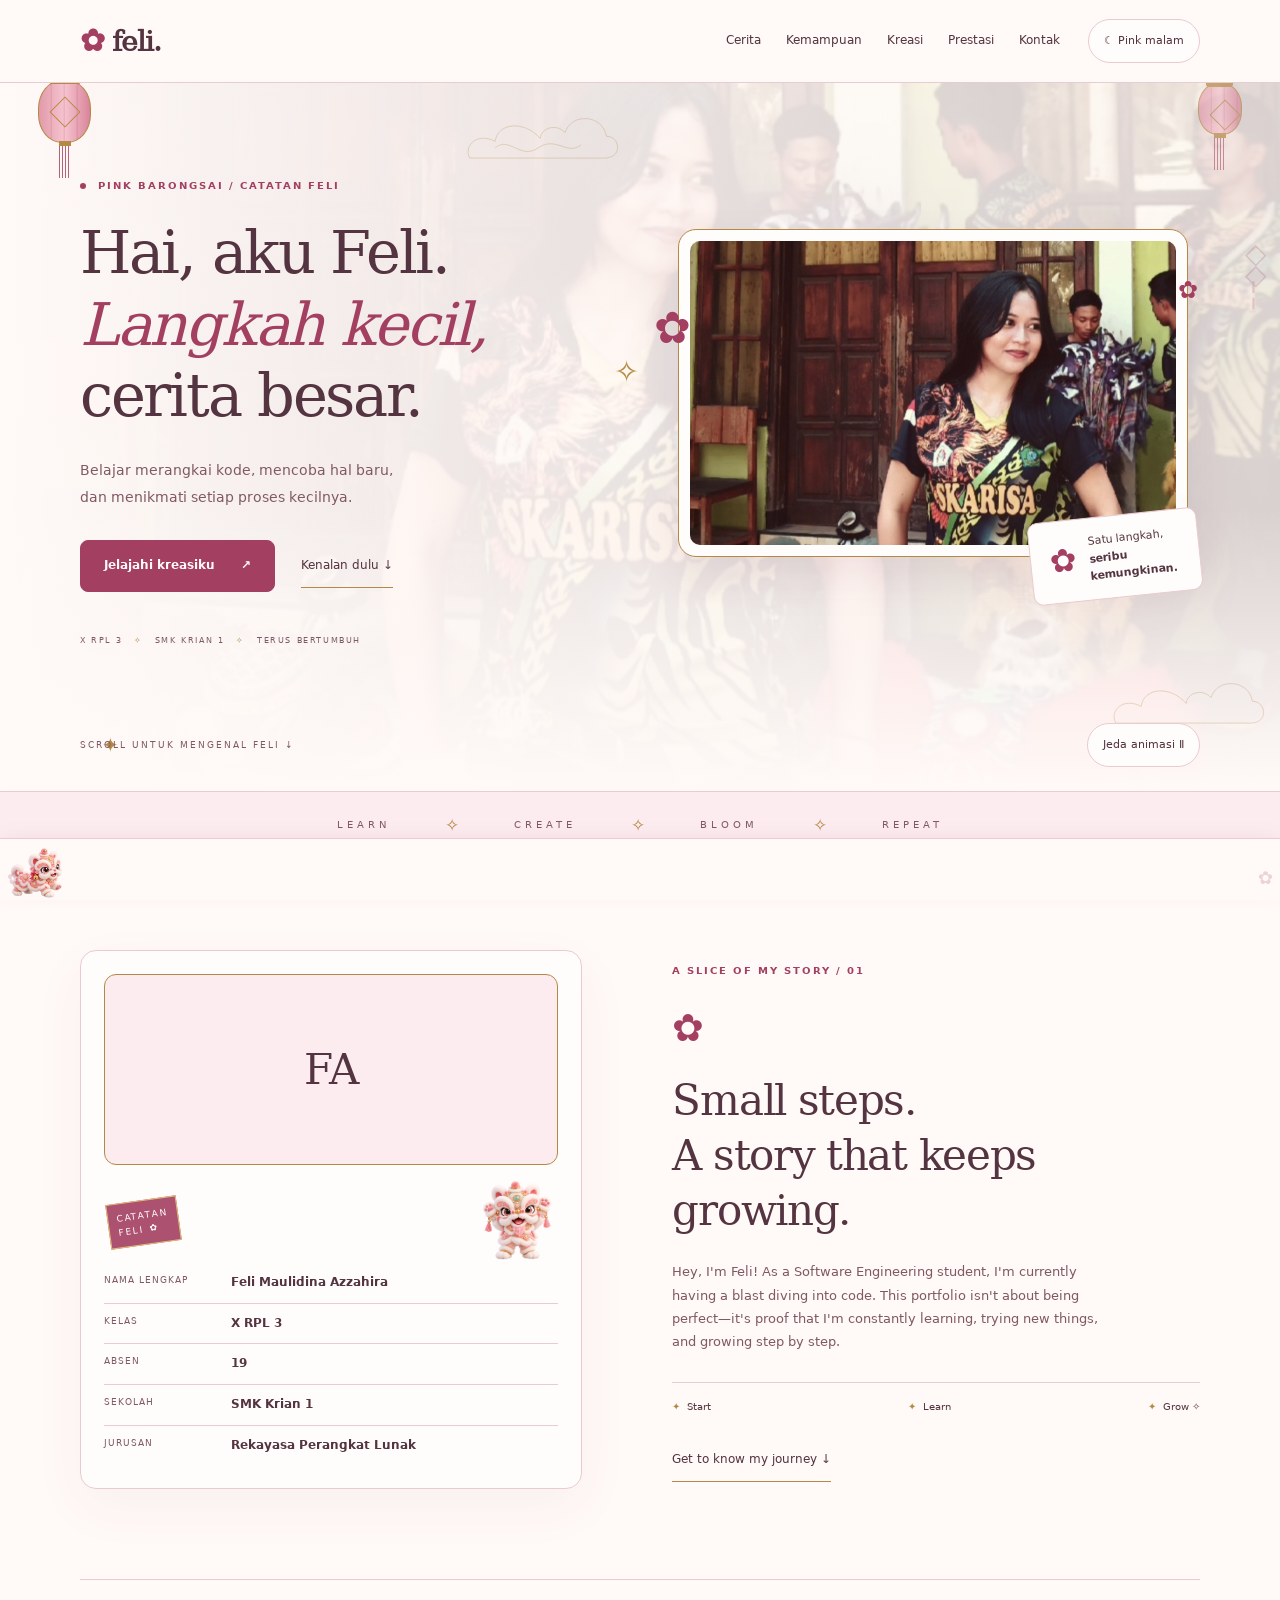
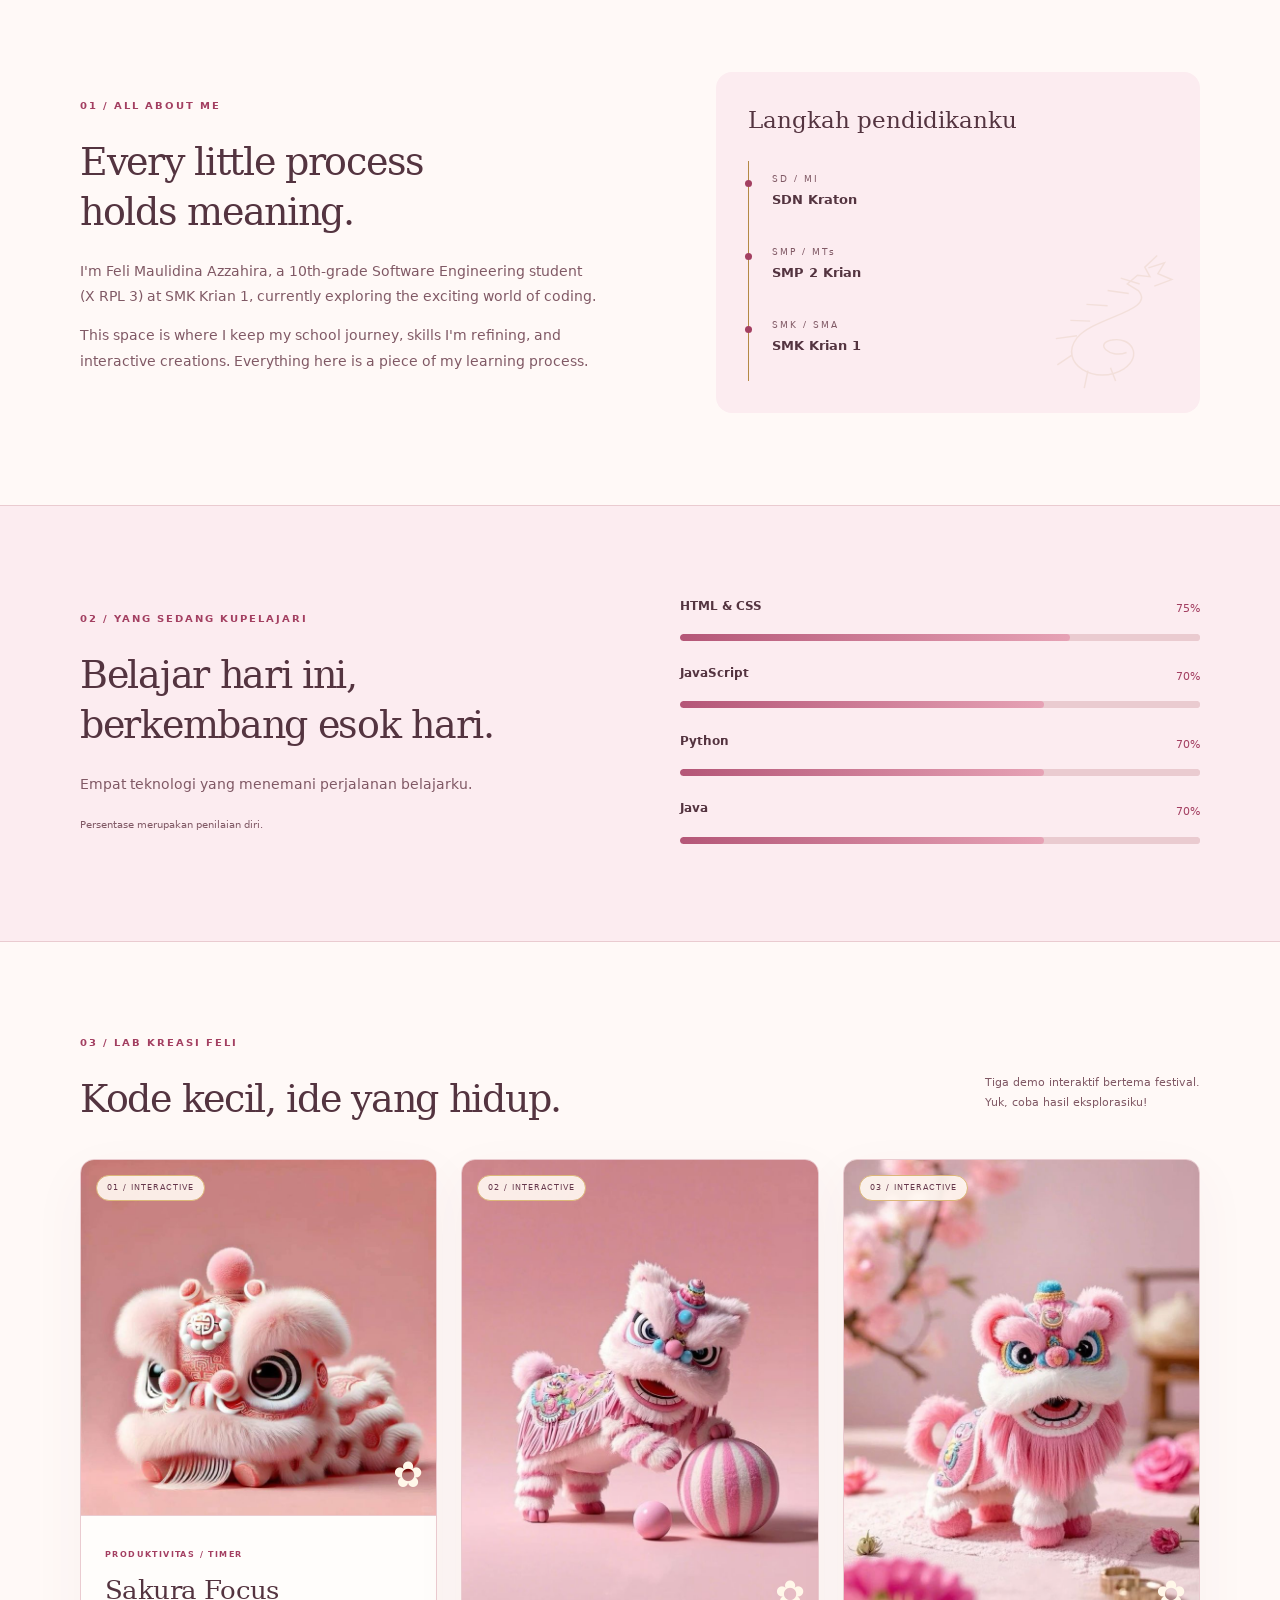
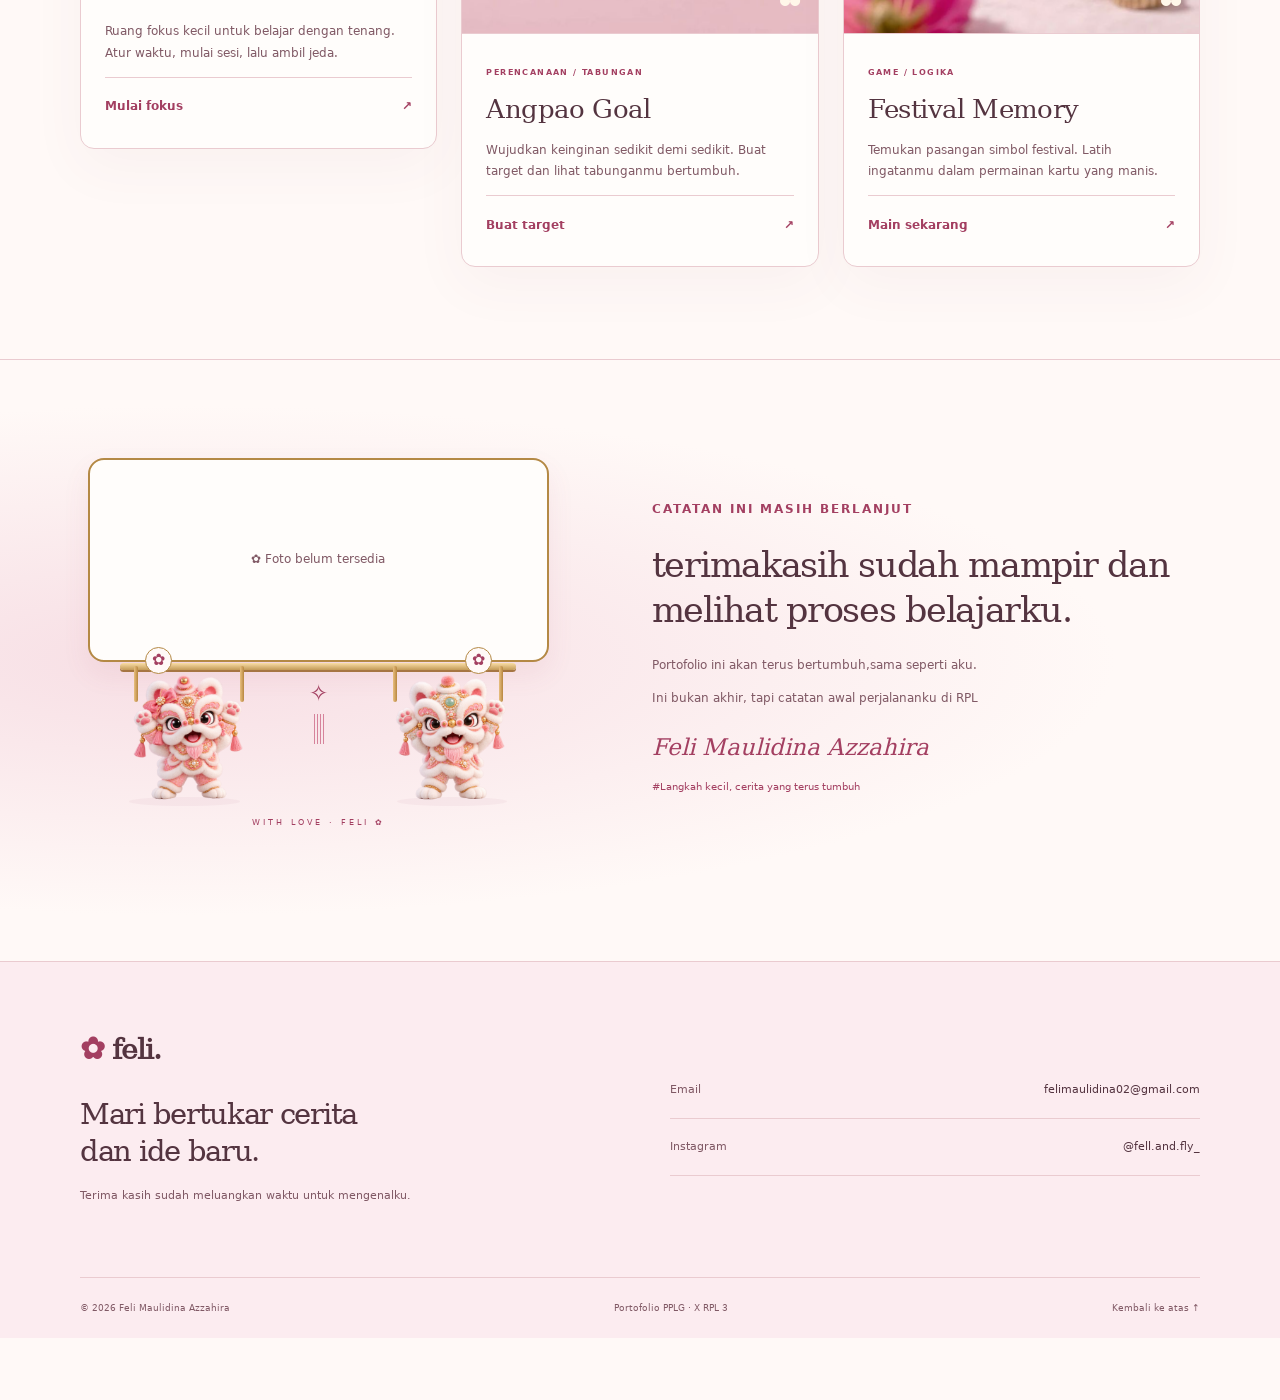
==== commit 8eeb0d3b: "Translate About Me section to modern aesthetic English Update the "Sepotong cerita" and "Cerita tent" ====
--- a/index.html
+++ b/index.html
@@ -133,24 +133,24 @@
 </dl>
 </article>
 <aside class="trail-note">
-<span class="note-label">SEPOTONG CERITA / 01</span>
+<span class="note-label">A SLICE OF MY STORY / 01</span>
 <span class="flower" aria-hidden="true">✿</span>
-<h2>Langkah kecil.<br>Cerita yang terus tumbuh.</h2>
-<p>Aku Feli, Anak RPL yang lagi seru-serunya ngulik kode, dan portofolio ini bukan tentang kesempurnaan, tapi tentang bukti bahwa aku terus belajar, mencoba hal baru, dan berkembang sedikit demi sedikit.</p>
+<h2>Small steps.<br>A story that keeps growing.</h2>
+<p>Hey, I'm Feli! As a Software Engineering student, I'm currently having a blast diving into code. This portfolio isn't about being perfect—it's proof that I'm constantly learning, trying new things, and growing step by step.</p>
 <div class="trail-line" aria-hidden="true">
-<span>Mulai</span>
-<span>Belajar</span>
-<span>Bertumbuh ✧</span>
-</div>
-<a class="plain-link" href="#profil">Kenali perjalananku ↓</a>
+<span>Start</span>
+<span>Learn</span>
+<span>Grow ✧</span>
+</div>
+<a class="plain-link" href="#profil">Get to know my journey ↓</a>
 </aside>
 </section>
 <section id="profil" class="container section about">
 <div>
-<p class="eyebrow">01 / CERITA TENTANGKU</p>
-<h2>Setiap proses kecil<br>punya arti.</h2>
-<p>Namaku Feli Maulidina Azzahira. Aku siswi kelas X RPL 3 di SMK Krian 1 yang sedang belajar mengenal dunia pemrograman.</p>
-<p>Di sini aku menyimpan cerita sekolah, kemampuan yang sedang diasah, dan contoh kreasi interaktif. Semuanya adalah bagian dari proses belajarku.</p>
+<p class="eyebrow">01 / ALL ABOUT ME</p>
+<h2>Every little process<br>holds meaning.</h2>
+<p>I'm Feli Maulidina Azzahira, a 10th-grade Software Engineering student (X RPL 3) at SMK Krian 1, currently exploring the exciting world of coding.</p>
+<p>This space is where I keep my school journey, skills I'm refining, and interactive creations. Everything here is a piece of my learning process.</p>
 </div>
 <div class="school-panel">
 <svg class="dragon-ornament" viewBox="0 0 240 240" aria-hidden="true">
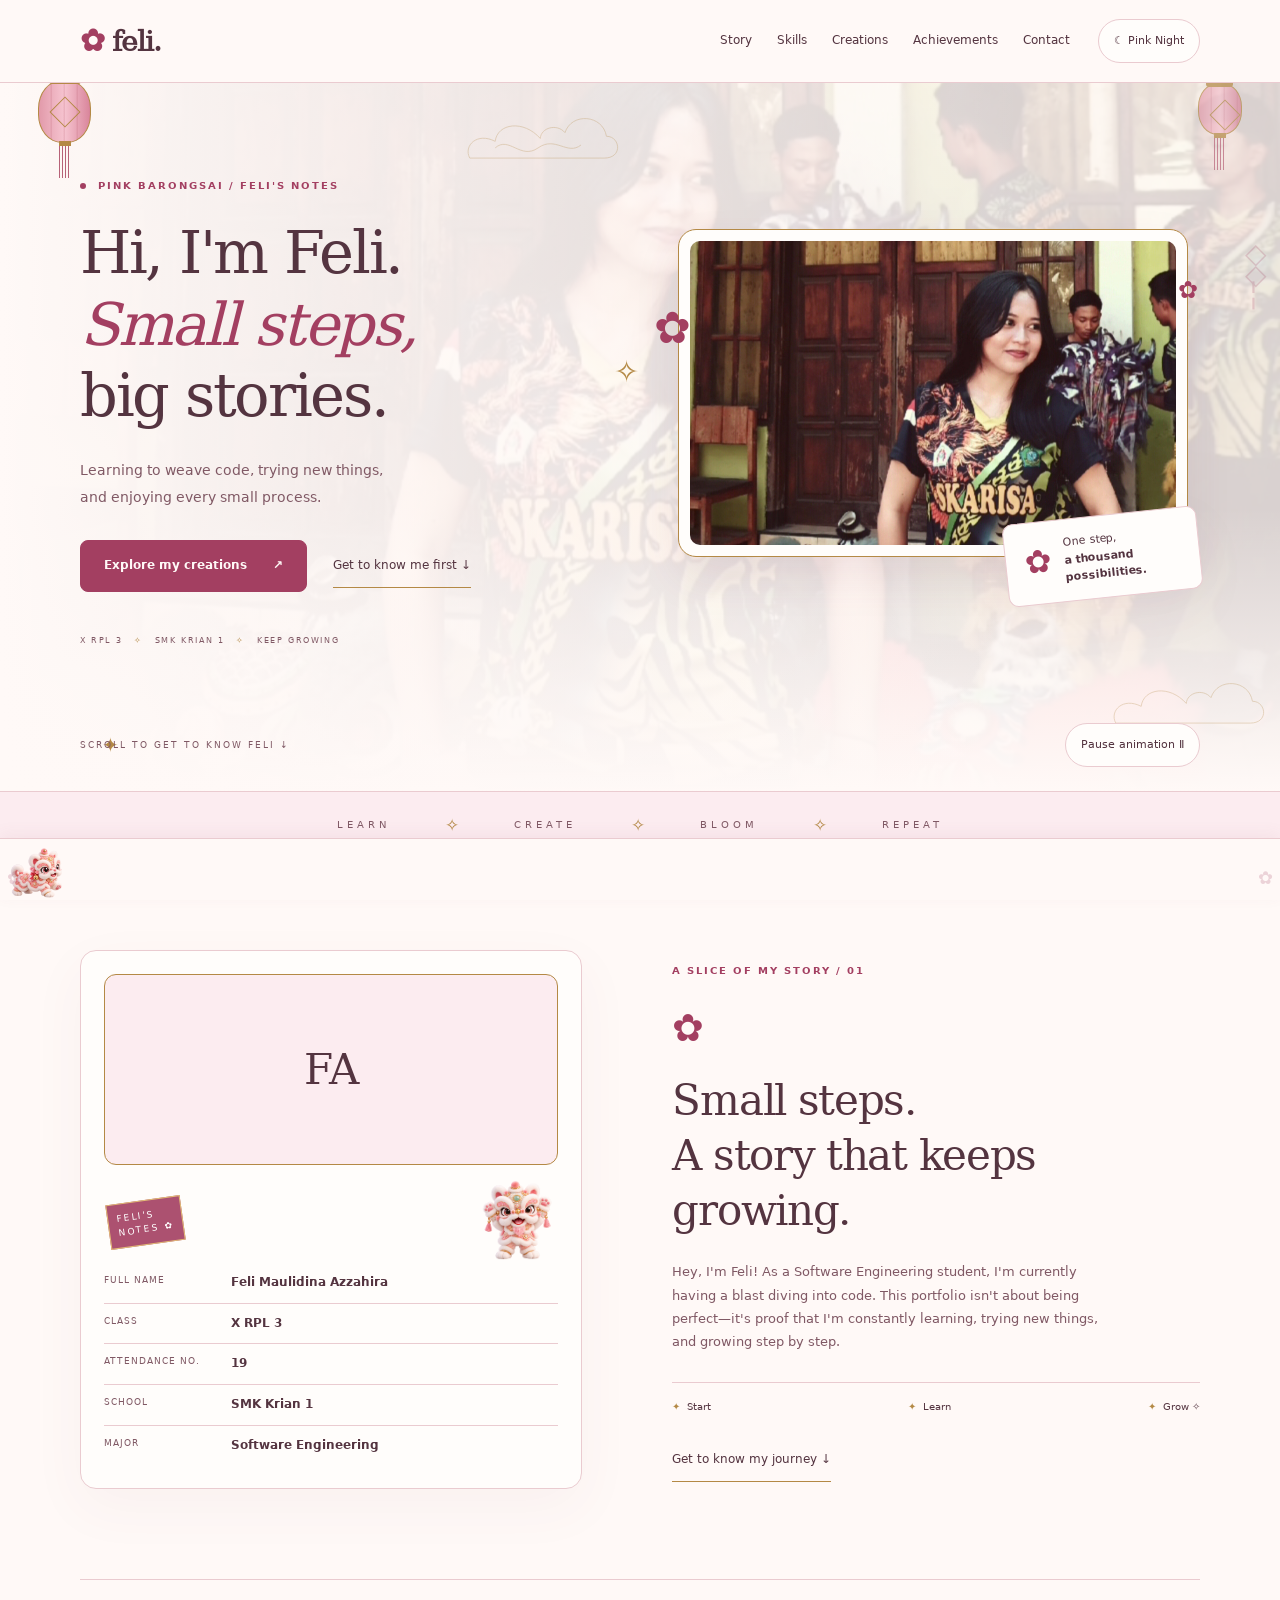
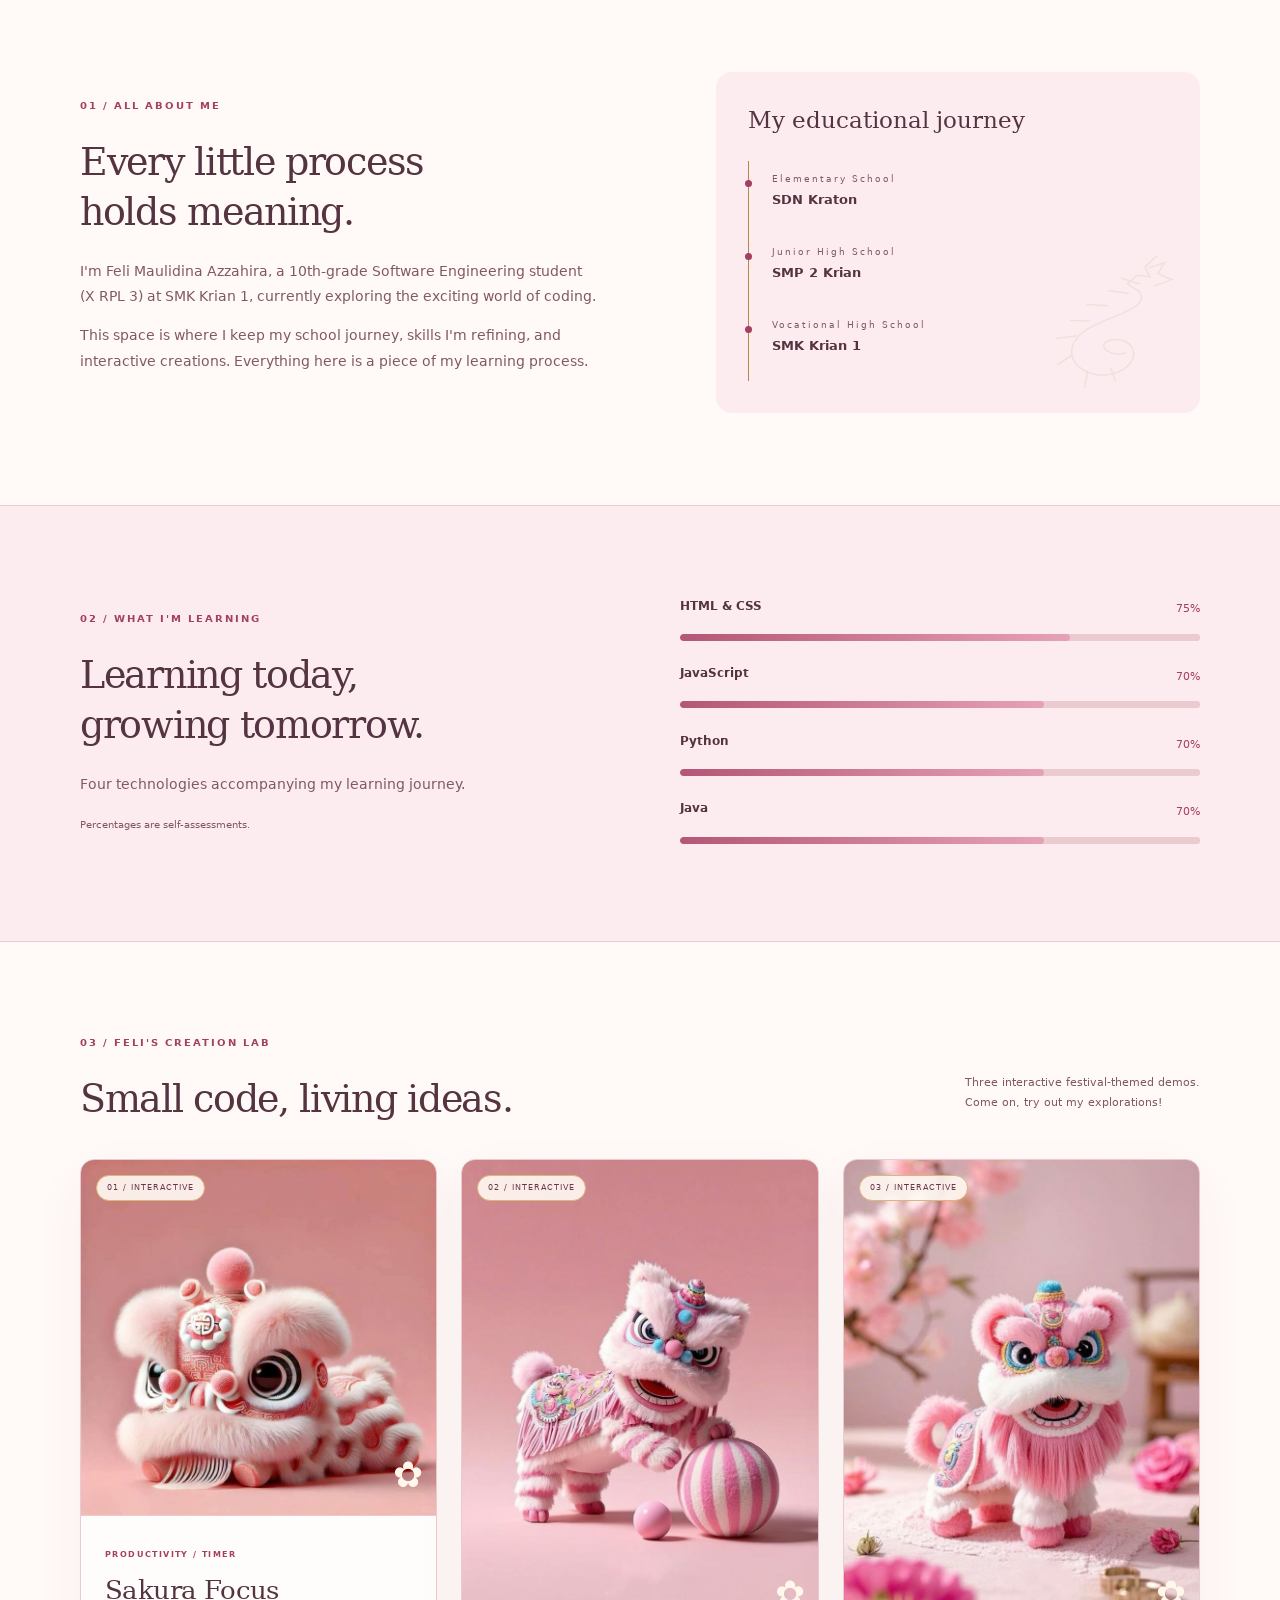
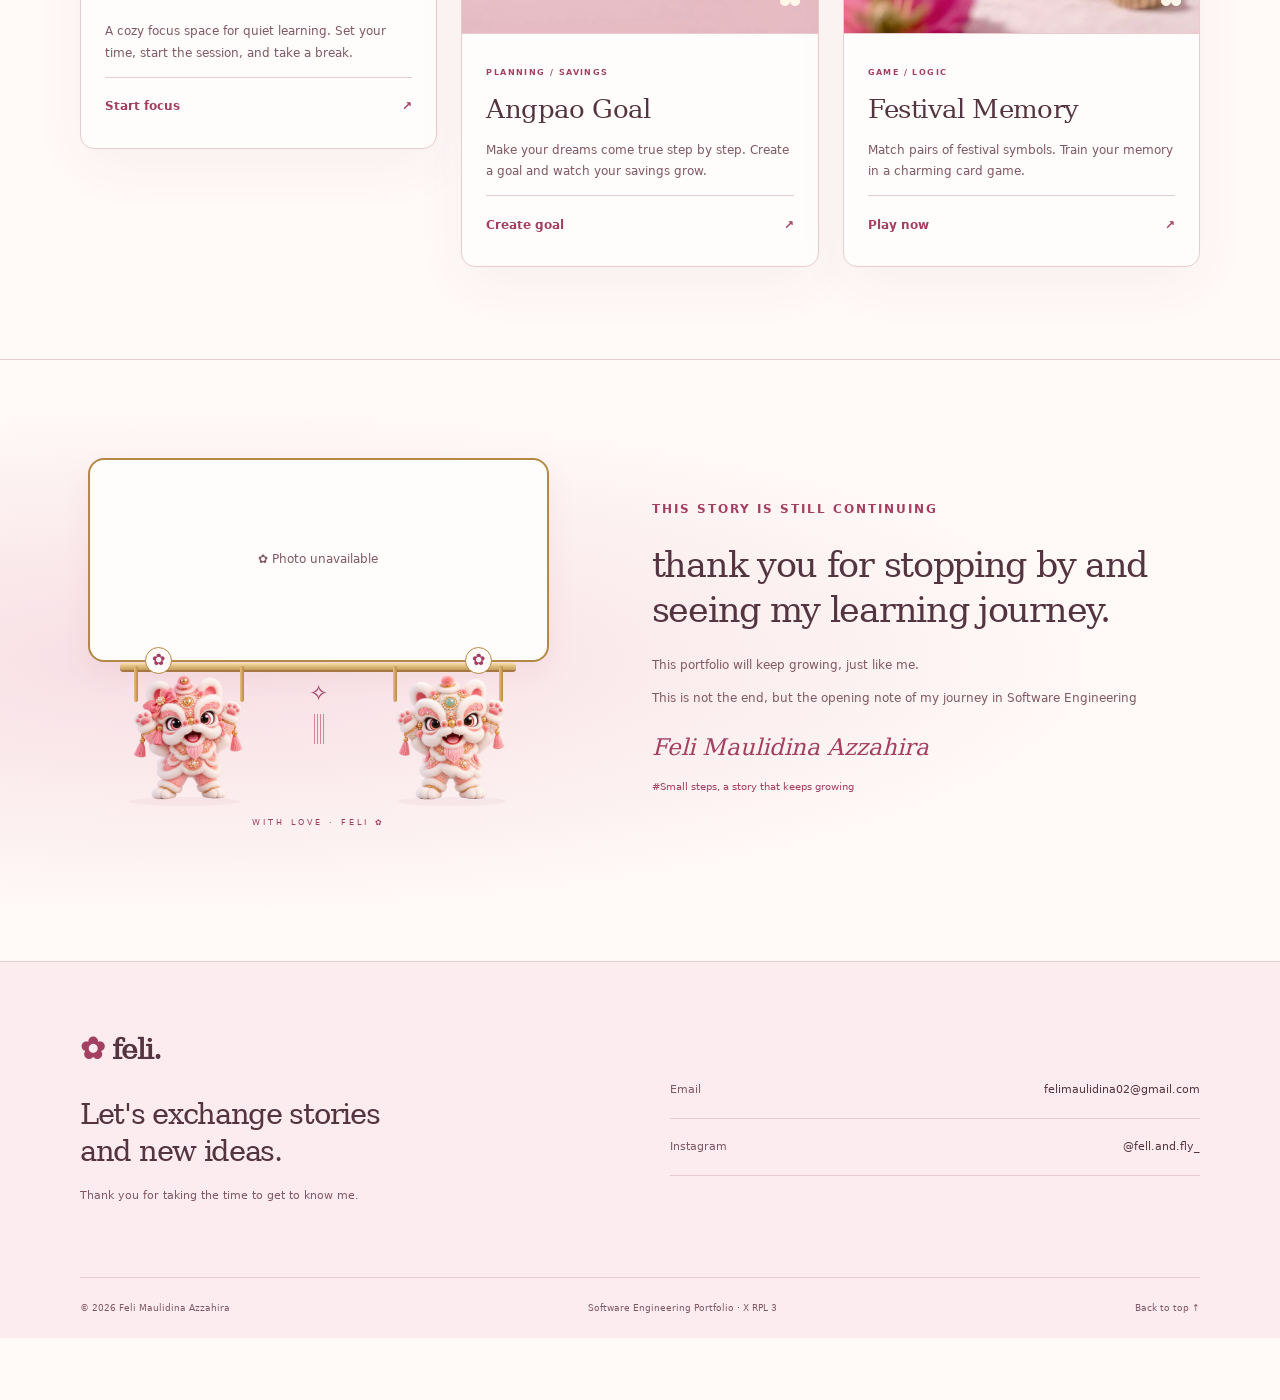
==== commit e027921c: "Translate portfolio website to English while keeping proper names Co-authored-by: Dio213z <188741211" ====
--- a/index.html
+++ b/index.html
@@ -1,10 +1,10 @@
 <!DOCTYPE html>
-<html lang="id">
+<html lang="en">
 <head>
 <meta charset="UTF-8">
 <meta name="viewport" content="width=device-width, initial-scale=1.0">
 <meta name="theme-color" content="#fcf2f5">
-<meta name="description" content="Kenali Feli Maulidina Azzahira, siswi X RPL 3 SMK Krian 1. Profil, keterampilan, demo proyek sederhana, dan galeri prestasi.">
+<meta name="description" content="Discover Feli Maulidina Azzahira, a student of X RPL 3 SMK Krian 1. Profile, skills, simple project demos, and achievements gallery.">
 <title>Feli | Pink Barongsai — Chinese Aesthetic Portfolio</title>
 <link rel="icon" href="assets/favicon.svg" type="image/svg+xml">
 <link rel="stylesheet" href="style.css">
@@ -22,20 +22,20 @@
 </div>
 <div class="petals" aria-hidden="true">
 </div>
-<a class="skip" href="#utama">Lewati menu</a>
+<a class="skip" href="#utama">Skip menu</a>
 <header class="header">
 <div class="container nav-wrap">
 <a class="brand" href="index.html">
 <span aria-hidden="true">✿</span> feli.</a>
 <button class="menu-toggle" aria-controls="navigasi" aria-expanded="false" hidden>Menu ☰</button>
-<nav id="navigasi" aria-label="Menu utama">
-<a href="index.html#profil">Cerita</a>
-<a href="index.html#bekal">Kemampuan</a>
-<a href="index.html#karya">Kreasi</a>
-<a href="prestasi.html">Prestasi</a>
-<a href="#kontak">Kontak</a>
+<nav id="navigasi" aria-label="Main menu">
+<a href="index.html#profil">Story</a>
+<a href="index.html#bekal">Skills</a>
+<a href="index.html#karya">Creations</a>
+<a href="prestasi.html">Achievements</a>
+<a href="#kontak">Contact</a>
 </nav>
-<button class="theme-toggle" aria-pressed="false" type="button" hidden>☾ Pink malam</button>
+<button class="theme-toggle" aria-pressed="false" type="button" hidden>☾ Pink Night</button>
 </div>
 </header>
 <main id="utama">
@@ -66,69 +66,69 @@
 <div class="introduction">
 <p class="eyebrow">
 <span class="tiny-dot">
-</span> PINK BARONGSAI / CATATAN FELI</p>
-<h1>Hai, aku Feli.<br>
-<em>Langkah kecil,</em>
-<br>cerita besar.</h1>
-<p class="hero-description">Belajar merangkai kode, mencoba hal baru,<br>dan menikmati setiap proses kecilnya.</p>
+</span> PINK BARONGSAI / FELI'S NOTES</p>
+<h1>Hi, I'm Feli.<br>
+<em>Small steps,</em>
+<br>big stories.</h1>
+<p class="hero-description">Learning to weave code, trying new things,<br>and enjoying every small process.</p>
 <div class="hero-actions">
-<a class="button" href="#karya">Jelajahi kreasiku <span>↗</span>
+<a class="button" href="#karya">Explore my creations <span>↗</span>
 </a>
-<a class="plain-link" href="#profil">Kenalan dulu ↓</a>
-</div>
-<p class="hero-meta">X RPL 3 <span>✧</span> SMK KRIAN 1 <span>✧</span> TERUS BERTUMBUH</p>
-</div>
-<div class="hero-art" aria-label="Foto Feli">
+<a class="plain-link" href="#profil">Get to know me first ↓</a>
+</div>
+<p class="hero-meta">X RPL 3 <span>✧</span> SMK KRIAN 1 <span>✧</span> KEEP GROWING</p>
+</div>
+<div class="hero-art" aria-label="Photo of Feli">
 
 <div class="hero-photo-frame photo-frame">
-<img class="hero-profile-photo" data-photo="hero" alt="Foto Feli Maulidina Azzahira" width="836" height="522" loading="eager" fetchpriority="high">
+<img class="hero-profile-photo" data-photo="hero" alt="Photo of Feli Maulidina Azzahira" width="836" height="522" loading="eager" fetchpriority="high">
 </div>
 <div class="hero-sticker">
-<span>✿</span> Satu langkah,<br>
-<strong>seribu kemungkinan.</strong>
+<span>✿</span> One step,<br>
+<strong>a thousand possibilities.</strong>
 </div>
 <span class="art-petal petal-a">✿</span>
 <span class="art-petal petal-b">✿</span>
 </div>
 </div>
 <div class="container hero-bottom">
-<span>SCROLL UNTUK MENGENAL FELI ↓</span>
-<button class="motion-toggle" type="button" aria-pressed="false" hidden>Jeda animasi Ⅱ</button>
+<span>SCROLL TO GET TO KNOW FELI ↓</span>
+<button class="motion-toggle" type="button" aria-pressed="false" hidden>Pause animation Ⅱ</button>
 </div>
 </section>
 <div class="festival-ribbon" aria-hidden="true">
 <span>LEARN</span> ✧ <span>CREATE</span> ✧ <span>BLOOM</span> ✧ <span>REPEAT</span>
 </div>
-<section class="container identity-story" aria-label="Kenalan dengan Feli">
+<section class="container identity-story" aria-label="Get to know Feli">
 <article class="identity-card">
 <div class="identity-top">
 <div class="photo-circle photo-frame">
-<div id="profile-initials" role="img" aria-label="Inisial Feli Maulidina Azzahira">FA</div>
-<img id="profile-photo" data-photo="profile" alt="Foto asli Feli Maulidina Azzahira" width="836" height="522" hidden>
+<div id="profile-initials" role="img" aria-label="Initials of Feli Maulidina Azzahira">FA</div>
+<img id="profile-photo" data-photo="profile" alt="Original photo of Feli Maulidina Azzahira" width="836" height="522" hidden>
 </div>
 <span class="lion-sprite sprite-white frame-friend" aria-hidden="true"><img data-art="friends" alt="" width="2048" height="683" loading="lazy"></span>
-<span class="small-stamp" aria-hidden="true">CATATAN<br>FELI ✿</span>
+<span class="small-stamp" aria-hidden="true">FELI'S<br>NOTES ✿</span>
 </div>
 <dl class="identity-list">
 <div>
-<dt>NAMA LENGKAP</dt>
+<dt>FULL NAME</dt>
 <dd>Feli Maulidina Azzahira</dd>
 </div>
 <div>
-<dt>KELAS</dt>
+<dt>CLASS</dt>
 <dd>X RPL 3</dd>
 </div>
 <div>
-<dt>ABSEN</dt>
+<dt>ATTENDANCE NO.</dt>
 <dd>19</dd>
 </div>
 <div>
-<dt>SEKOLAH</dt>
+<dt>SCHOOL</dt>
 <dd>SMK Krian 1</dd>
 </div>
 <div>
-<dt>JURUSAN</dt>
-<dd>Rekayasa Perangkat Lunak</dd>
+<dt>MAJOR</dt>
+<dd>Software Engineering</dd>
 </div>
 </dl>
 </article>
@@ -156,18 +156,18 @@
 <svg class="dragon-ornament" viewBox="0 0 240 240" aria-hidden="true">
 <path d="M195 24l-17 16 7 13-17-2-14 12 15 9c25 28-60 36-84 65-27 35 26 67 65 42 25-17 10-44-17-39-25 4-4 26 20 17M183 41l22-7-9 15 19 8-24 9M171 63l-26-8m11 21-29-4m0 21-29-2m5 23-27-1m9 21-29 4m23 22-21 14m42 8-5 24m36-28 7 18"/>
 </svg>
-<h3>Langkah pendidikanku</h3>
+<h3>My educational journey</h3>
 <ol class="school-list">
 <li>
-<span>SD / MI</span>
+<span>Elementary School</span>
 <strong>SDN Kraton</strong>
 </li>
 <li>
-<span>SMP / MTs</span>
+<span>Junior High School</span>
 <strong>SMP 2 Krian</strong>
 </li>
 <li>
-<span>SMK / SMA</span>
+<span>Vocational High School</span>
 <strong>SMK Krian 1</strong>
 </li>
 </ol>
@@ -176,10 +176,10 @@
 <section id="bekal" class="skills-section">
 <div class="container section skill-layout">
 <div>
-<p class="eyebrow">02 / YANG SEDANG KUPELAJARI</p>
-<h2>Belajar hari ini,<br>berkembang esok hari.</h2>
-<p>Empat teknologi yang menemani perjalanan belajarku.</p>
-<small class="skill-note">Persentase merupakan penilaian diri.</small>
+<p class="eyebrow">02 / WHAT I'M LEARNING</p>
+<h2>Learning today,<br>growing tomorrow.</h2>
+<p>Four technologies accompanying my learning journey.</p>
+<small class="skill-note">Percentages are self-assessments.</small>
 </div>
 <div class="skill-list">
 <div class="skill">
@@ -187,28 +187,28 @@
 <h3>HTML &amp; CSS</h3>
 <span>75%</span>
 </div>
-<progress value="75" max="100" aria-label="HTML &amp; CSS 75 persen">75%</progress>
+<progress value="75" max="100" aria-label="HTML &amp; CSS 75 percent">75%</progress>
 </div>
 <div class="skill">
 <div>
 <h3>JavaScript</h3>
 <span>70%</span>
 </div>
-<progress value="70" max="100" aria-label="JavaScript 70 persen">70%</progress>
+<progress value="70" max="100" aria-label="JavaScript 70 percent">70%</progress>
 </div>
 <div class="skill">
 <div>
 <h3>Python</h3>
 <span>70%</span>
 </div>
-<progress value="70" max="100" aria-label="Python 70 persen">70%</progress>
+<progress value="70" max="100" aria-label="Python 70 percent">70%</progress>
 </div>
 <div class="skill">
 <div>
 <h3>Java</h3>
 <span>70%</span>
 </div>
-<progress value="70" max="100" aria-label="Java 70 persen">70%</progress>
+<progress value="70" max="100" aria-label="Java 70 percent">70%</progress>
 </div>
 </div>
 </div>
@@ -216,56 +216,56 @@
 <section id="karya" class="container section">
 <div class="section-heading">
 <div>
-<p class="eyebrow">03 / LAB KREASI FELI</p>
-<h2>Kode kecil, ide yang hidup.</h2>
-</div>
-<p>Tiga demo interaktif bertema festival.<br>Yuk, coba hasil eksplorasiku!</p>
+<p class="eyebrow">03 / FELI'S CREATION LAB</p>
+<h2>Small code, living ideas.</h2>
+</div>
+<p>Three interactive festival-themed demos.<br>Come on, try out my explorations!</p>
 </div>
 <div class="projects">
 <article class="project">
 <div class="project-visual photo-frame">
-<img data-photo="portfolio1" alt="Thumbnail Sakura Focus: Barongsai pink dan putih" width="736" height="736" loading="lazy">
+<img data-photo="portfolio1" alt="Sakura Focus thumbnail: Pink and white Barongsai" width="736" height="736" loading="lazy">
 <span class="project-number">01 / INTERACTIVE</span>
 <span class="project-flower" aria-hidden="true">✿</span>
 </div>
 <div class="project-body">
-<span class="tag">PRODUKTIVITAS / TIMER</span>
+<span class="tag">PRODUCTIVITY / TIMER</span>
 <h3>Sakura Focus</h3>
-<p>Ruang fokus kecil untuk belajar dengan tenang. Atur waktu, mulai sesi, lalu ambil jeda.</p>
-<button class="demo-button" data-demo="focus" hidden>Mulai fokus <span>↗</span>
+<p>A cozy focus space for quiet learning. Set your time, start the session, and take a break.</p>
+<button class="demo-button" data-demo="focus" hidden>Start focus <span>↗</span>
 </button>
 </div>
 </article>
 <article class="project">
 <div class="project-visual photo-frame">
-<img data-photo="portfolio2" alt="Thumbnail Angpao Goal: Barongsai pink dan putih" width="736" height="736" loading="lazy">
+<img data-photo="portfolio2" alt="Angpao Goal thumbnail: Pink and white Barongsai" width="736" height="736" loading="lazy">
 <span class="project-number">02 / INTERACTIVE</span>
 <span class="project-flower" aria-hidden="true">✿</span>
 </div>
 <div class="project-body">
-<span class="tag">PERENCANAAN / TABUNGAN</span>
+<span class="tag">PLANNING / SAVINGS</span>
 <h3>Angpao Goal</h3>
-<p>Wujudkan keinginan sedikit demi sedikit. Buat target dan lihat tabunganmu bertumbuh.</p>
-<button class="demo-button" data-demo="goal" hidden>Buat target <span>↗</span>
+<p>Make your dreams come true step by step. Create a goal and watch your savings grow.</p>
+<button class="demo-button" data-demo="goal" hidden>Create goal <span>↗</span>
 </button>
 </div>
 </article>
 <article class="project">
 <div class="project-visual photo-frame">
-<img data-photo="portfolio3" alt="Thumbnail Festival Memory: Barongsai pink dan putih" width="736" height="736" loading="lazy">
+<img data-photo="portfolio3" alt="Festival Memory thumbnail: Pink and white Barongsai" width="736" height="736" loading="lazy">
 <span class="project-number">03 / INTERACTIVE</span>
 <span class="project-flower" aria-hidden="true">✿</span>
 </div>
 <div class="project-body">
-<span class="tag">GAME / LOGIKA</span>
+<span class="tag">GAME / LOGIC</span>
 <h3>Festival Memory</h3>
-<p>Temukan pasangan simbol festival. Latih ingatanmu dalam permainan kartu yang manis.</p>
-<button class="demo-button" data-demo="memory" hidden>Main sekarang <span>↗</span>
+<p>Match pairs of festival symbols. Train your memory in a charming card game.</p>
+<button class="demo-button" data-demo="memory" hidden>Play now <span>↗</span>
 </button>
 </div>
 </article>
 <noscript>
-<p>Aktifkan JavaScript untuk mencoba proyek interaktif.</p>
+<p>Enable JavaScript to try the interactive projects.</p>
 </noscript>
 </section>
 <section class="closing-section">
@@ -273,7 +273,7 @@
 <div class="closing-visual">
 <div class="photo-procession">
 <div class="closing-photo photo-frame adaptive-frame">
-<img data-photo="closing" alt="Foto penutup Feli Maulidina Azzahira dibawa dua maskot Barongsai" width="836" height="522" loading="lazy">
+<img data-photo="closing" alt="Closing photo of Feli Maulidina Azzahira carried by two Barongsai mascots" width="836" height="522" loading="lazy">
 </div>
 <div class="carrier-stage" aria-hidden="true">
 <span class="carrier-beam"></span><span class="carrier-pole pole-left"></span><span class="carrier-pole pole-right"></span><span class="carrier-pole pole-left-inner"></span><span class="carrier-pole pole-right-inner"></span>
@@ -284,12 +284,12 @@
 <span class="closing-seal">WITH LOVE · FELI ✿</span>
 </div>
 <div class="closing-copy">
-<p class="eyebrow">CATATAN INI MASIH BERLANJUT</p>
-<h2>terimakasih sudah mampir dan melihat proses belajarku.</h2>
-<p>Portofolio ini akan terus bertumbuh,sama seperti aku.</p>
-<p>Ini bukan akhir, tapi catatan awal perjalananku di RPL</p>
+<p class="eyebrow">THIS STORY IS STILL CONTINUING</p>
+<h2>thank you for stopping by and seeing my learning journey.</h2>
+<p>This portfolio will keep growing, just like me.</p>
+<p>This is not the end, but the opening note of my journey in Software Engineering</p>
 <span class="signature">Feli Maulidina Azzahira</span>
-<p class="closing-hashtag">#Langkah kecil, cerita yang terus tumbuh</p>
+<p class="closing-hashtag">#Small steps, a story that keeps growing</p>
 </div>
 </div>
 </section>
@@ -299,8 +299,8 @@
 <div>
 <a class="brand" href="index.html">
 <span aria-hidden="true">✿</span> feli.</a>
-<h2>Mari bertukar cerita<br>dan ide baru.</h2>
-<p>Terima kasih sudah meluangkan waktu untuk mengenalku.</p>
+<h2>Let's exchange stories<br>and new ideas.</h2>
+<p>Thank you for taking the time to get to know me.</p>
 </div>
 <div class="contact-details">
 <div class="contact-line">
@@ -319,14 +319,14 @@
 </div>
 <div class="container footer-bottom">
 <span>© <span id="year">2026</span> Feli Maulidina Azzahira</span>
-<span>Portofolio PPLG · X RPL 3</span>
-<a href="#utama">Kembali ke atas ↑</a>
+<span>Software Engineering Portfolio · X RPL 3</span>
+<a href="#utama">Back to top ↑</a>
 </div>
 </footer>
 <dialog id="demo-dialog" aria-labelledby="demo-title">
 <div class="dialog-head">
-<span>RUANG LATIHAN</span>
-<button id="close-dialog" type="button" aria-label="Tutup proyek">×</button>
+<span>PRACTICE SPACE</span>
+<button id="close-dialog" type="button" aria-label="Close project">×</button>
 </div>
 <h2 id="demo-title">
 </h2>
@@ -336,4 +336,3 @@
 <div class="edge-walk" aria-hidden="true"><div class="edge-traveler"><div class="walker-facing"><span class="lion-sprite sprite-walker walking-friend" aria-hidden="true"><img data-art="friends" alt="" width="2048" height="683" loading="lazy"></span></div></div><span class="edge-flower flower-left">✿</span><span class="edge-flower flower-right">✿</span></div>
 </body>
 </html>
-
